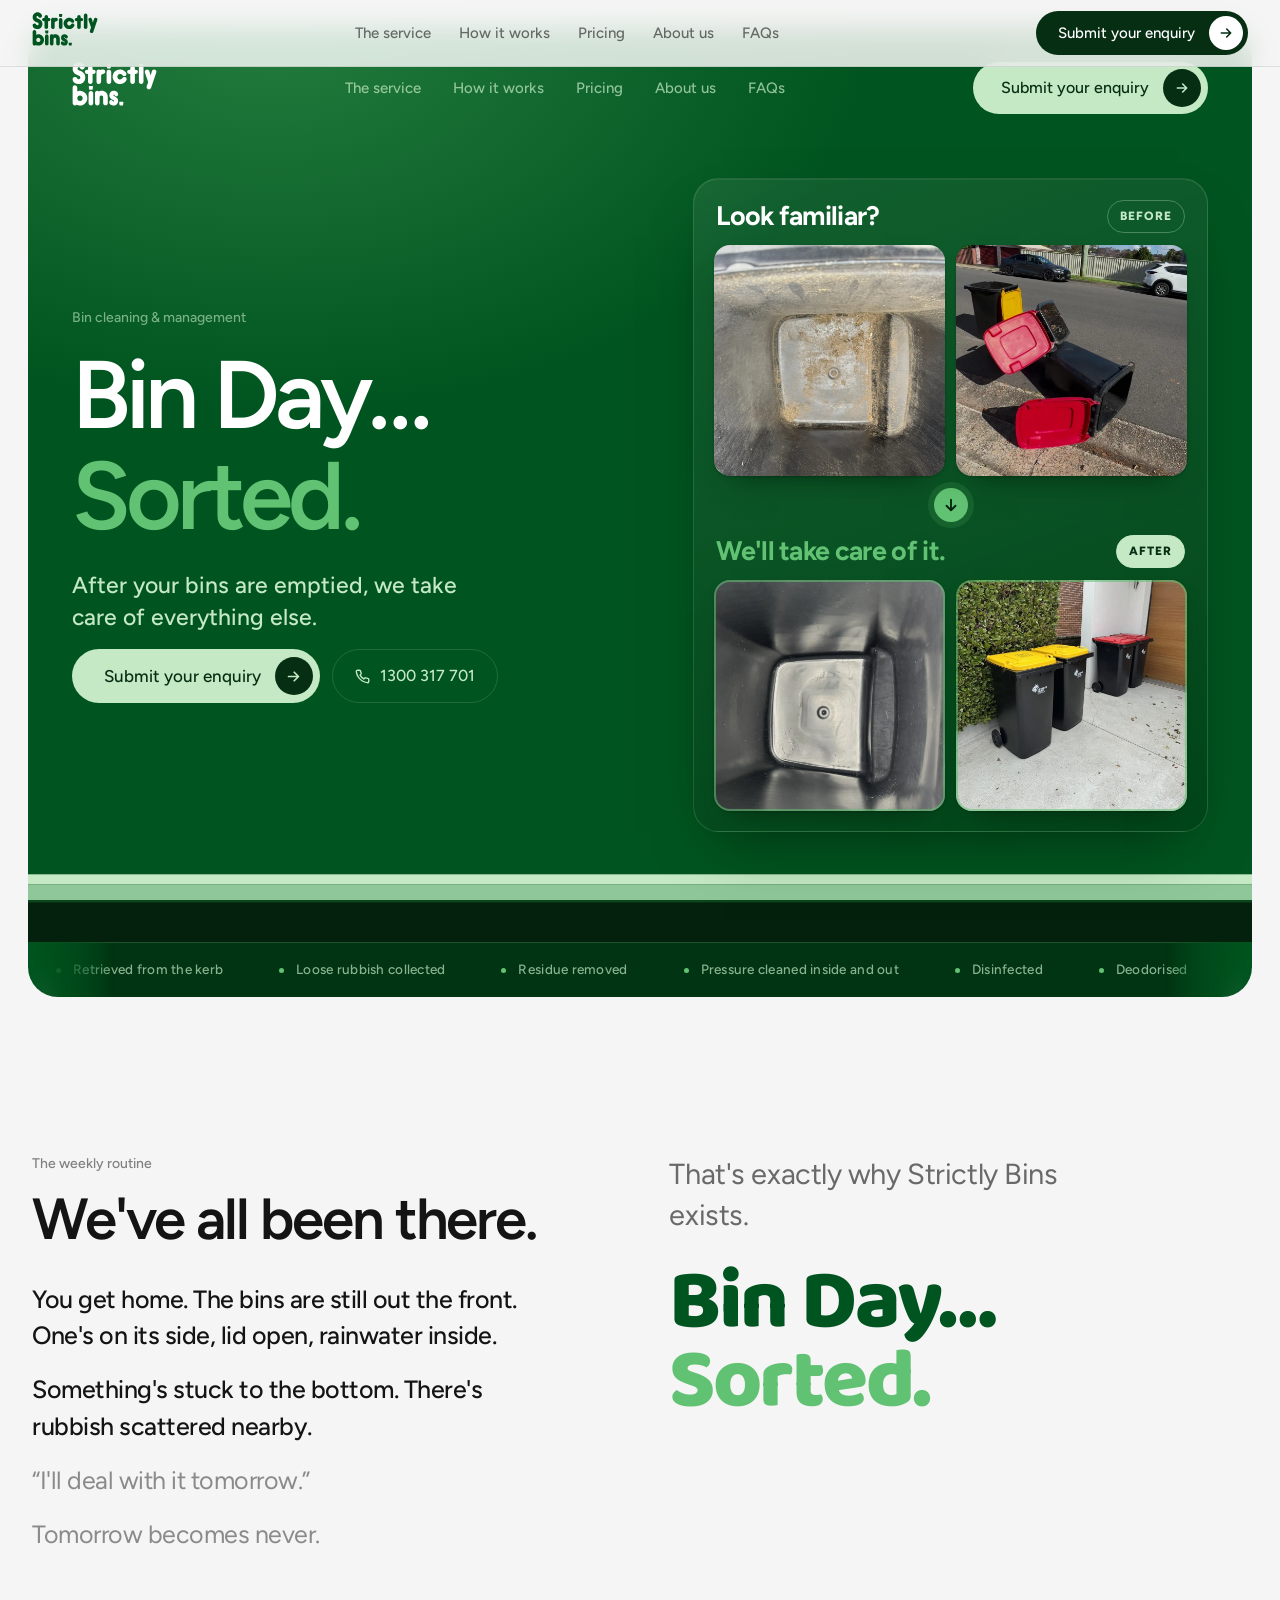
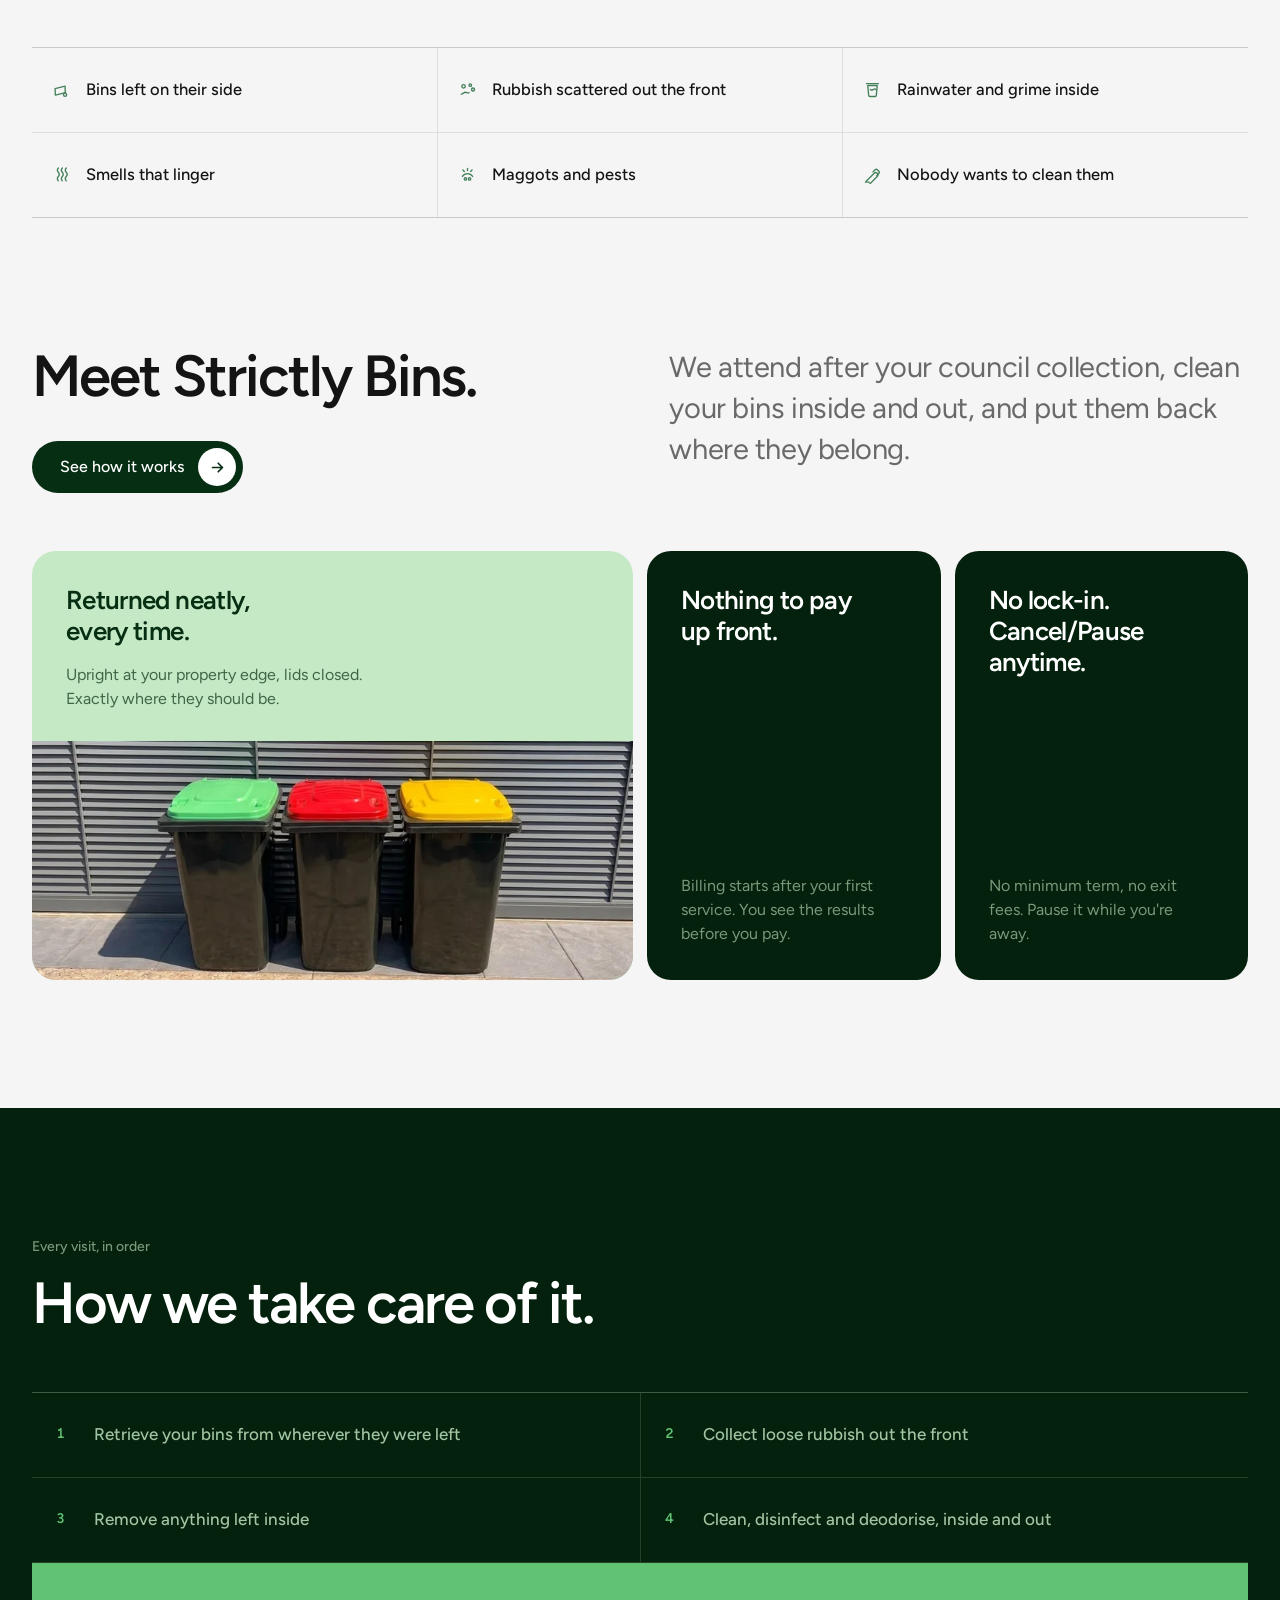
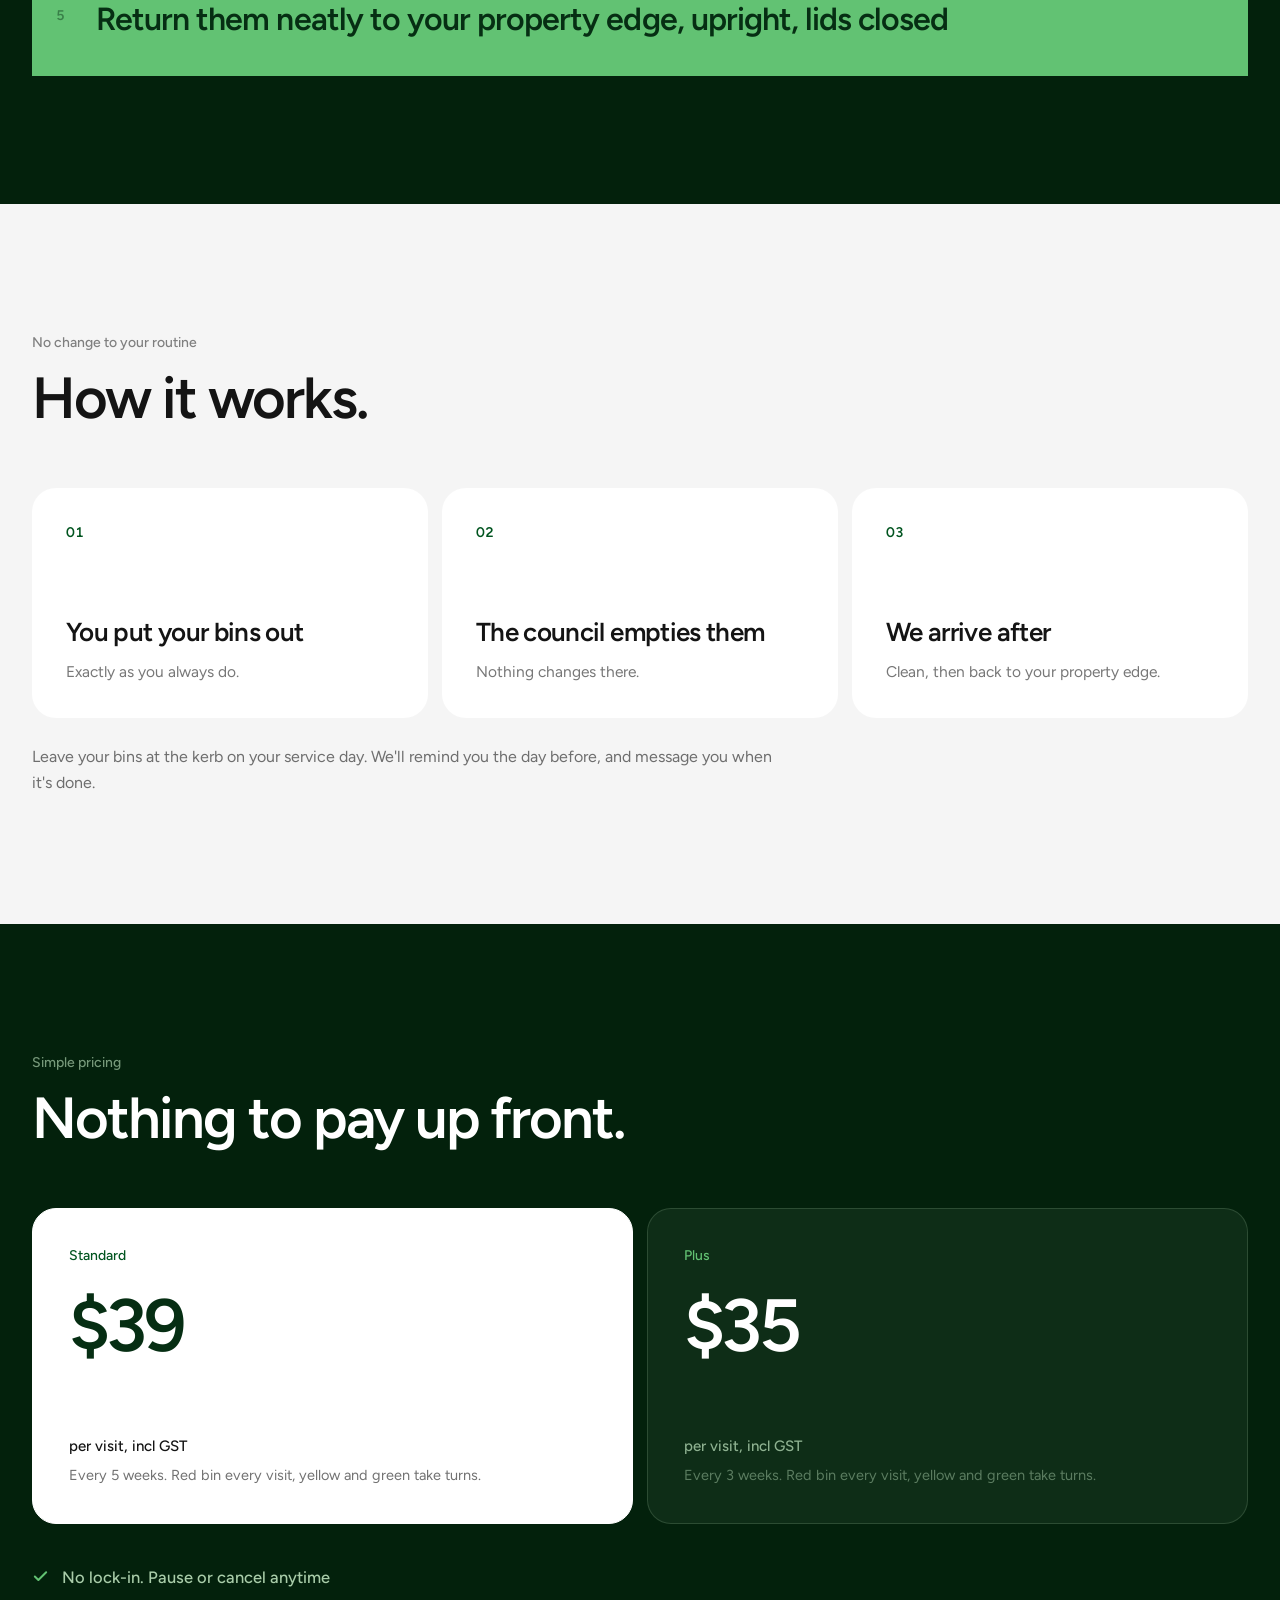
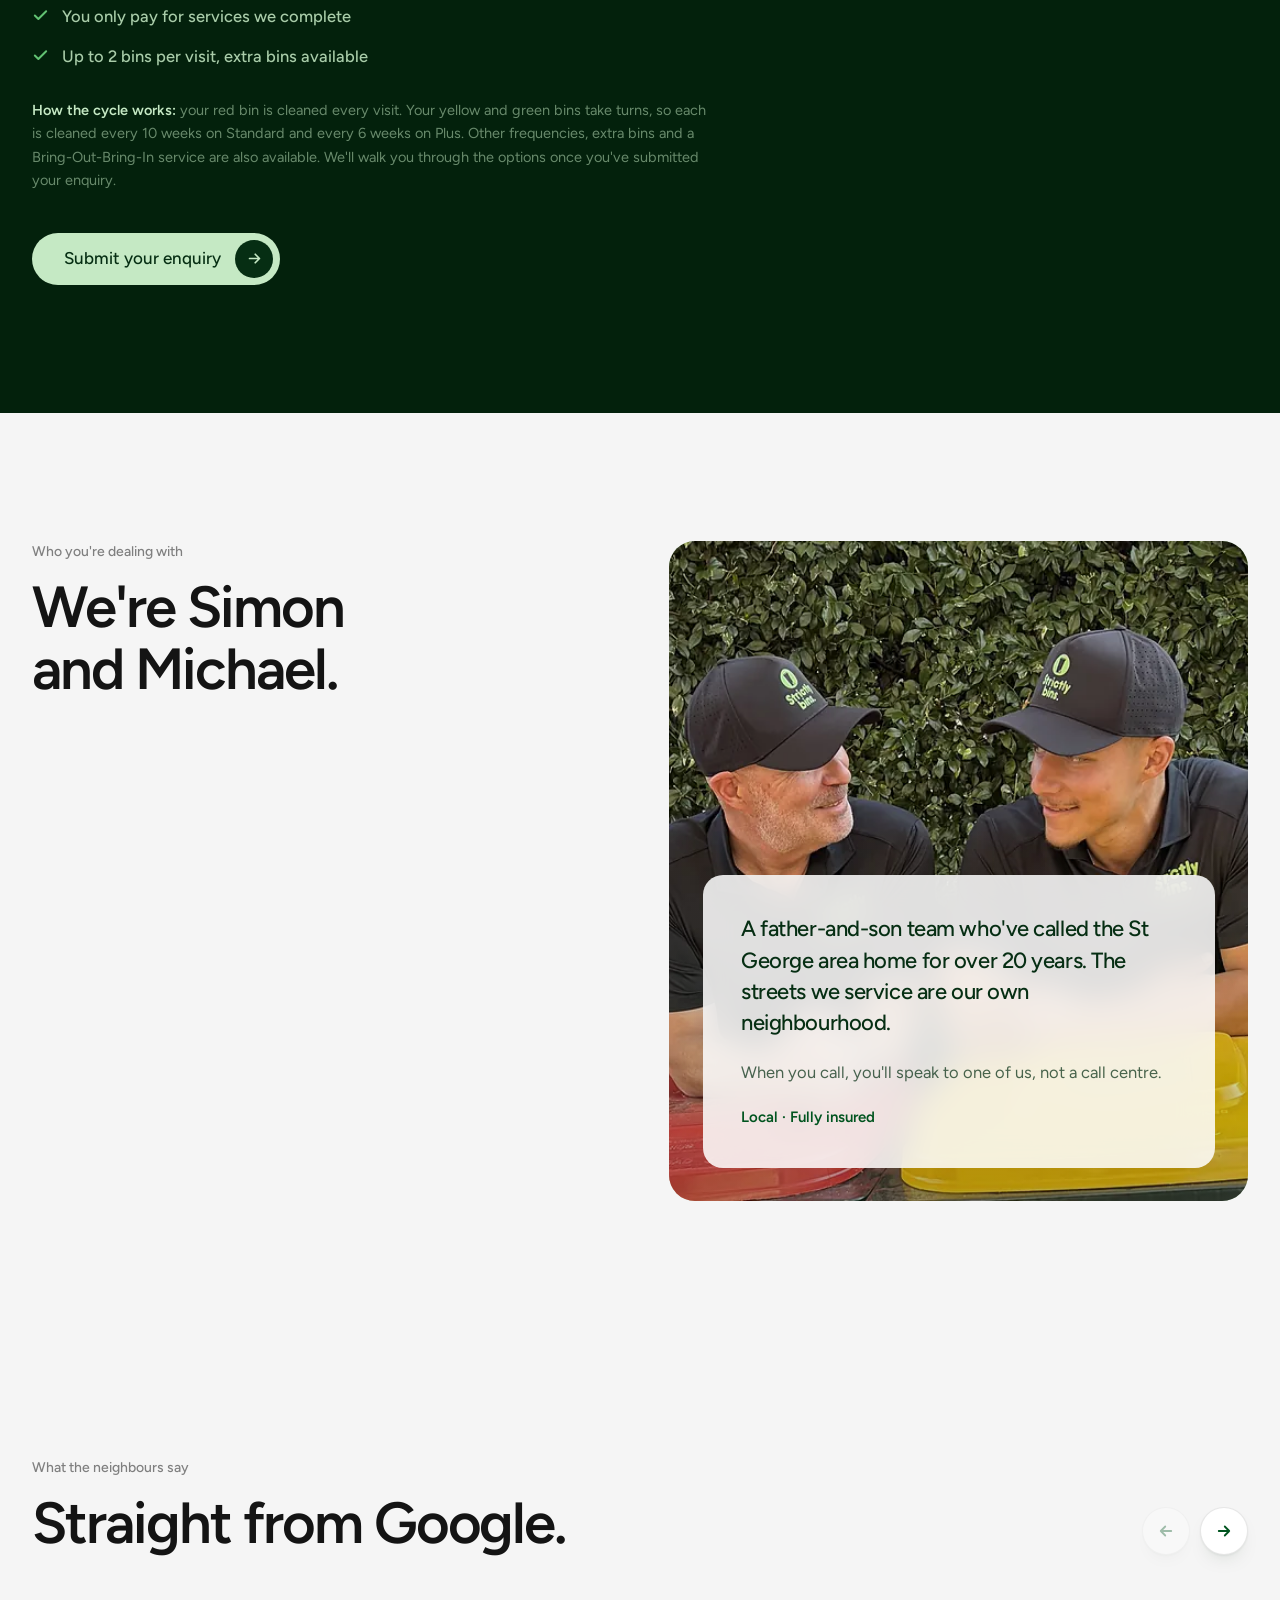
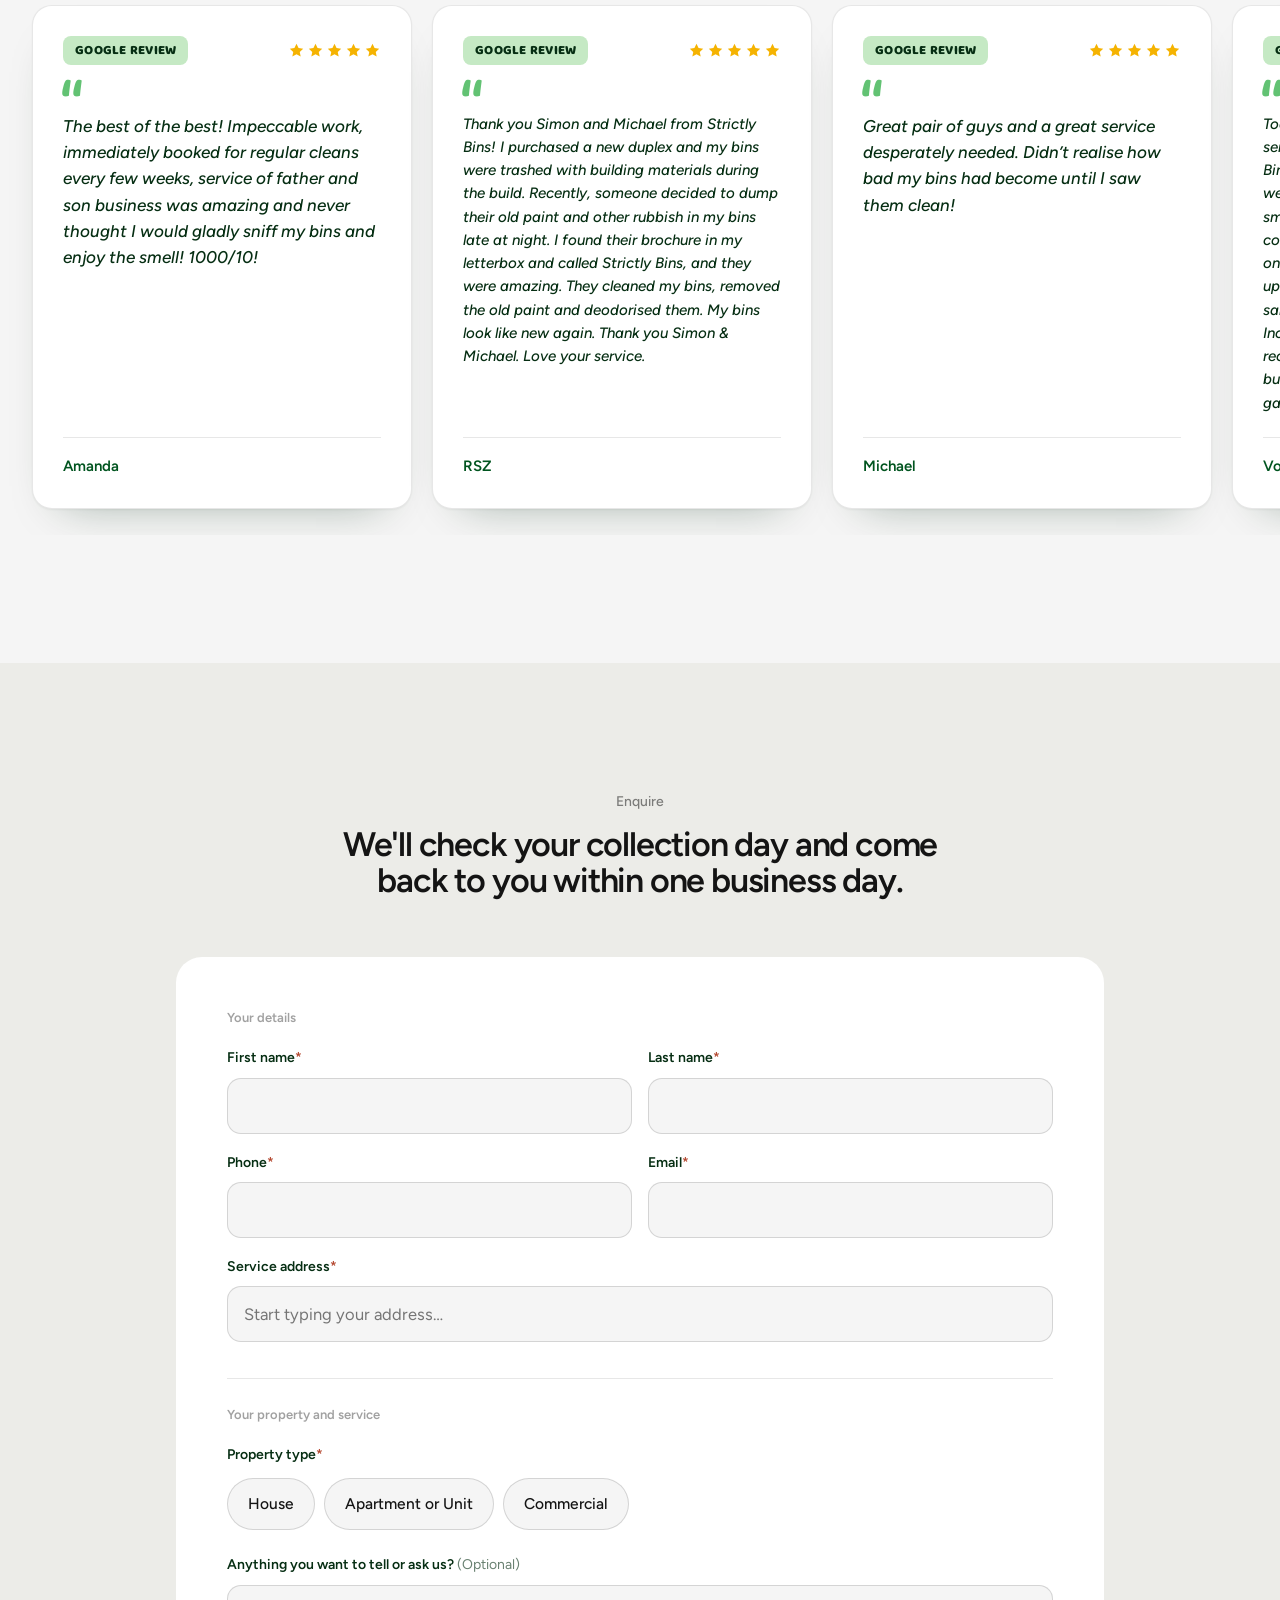
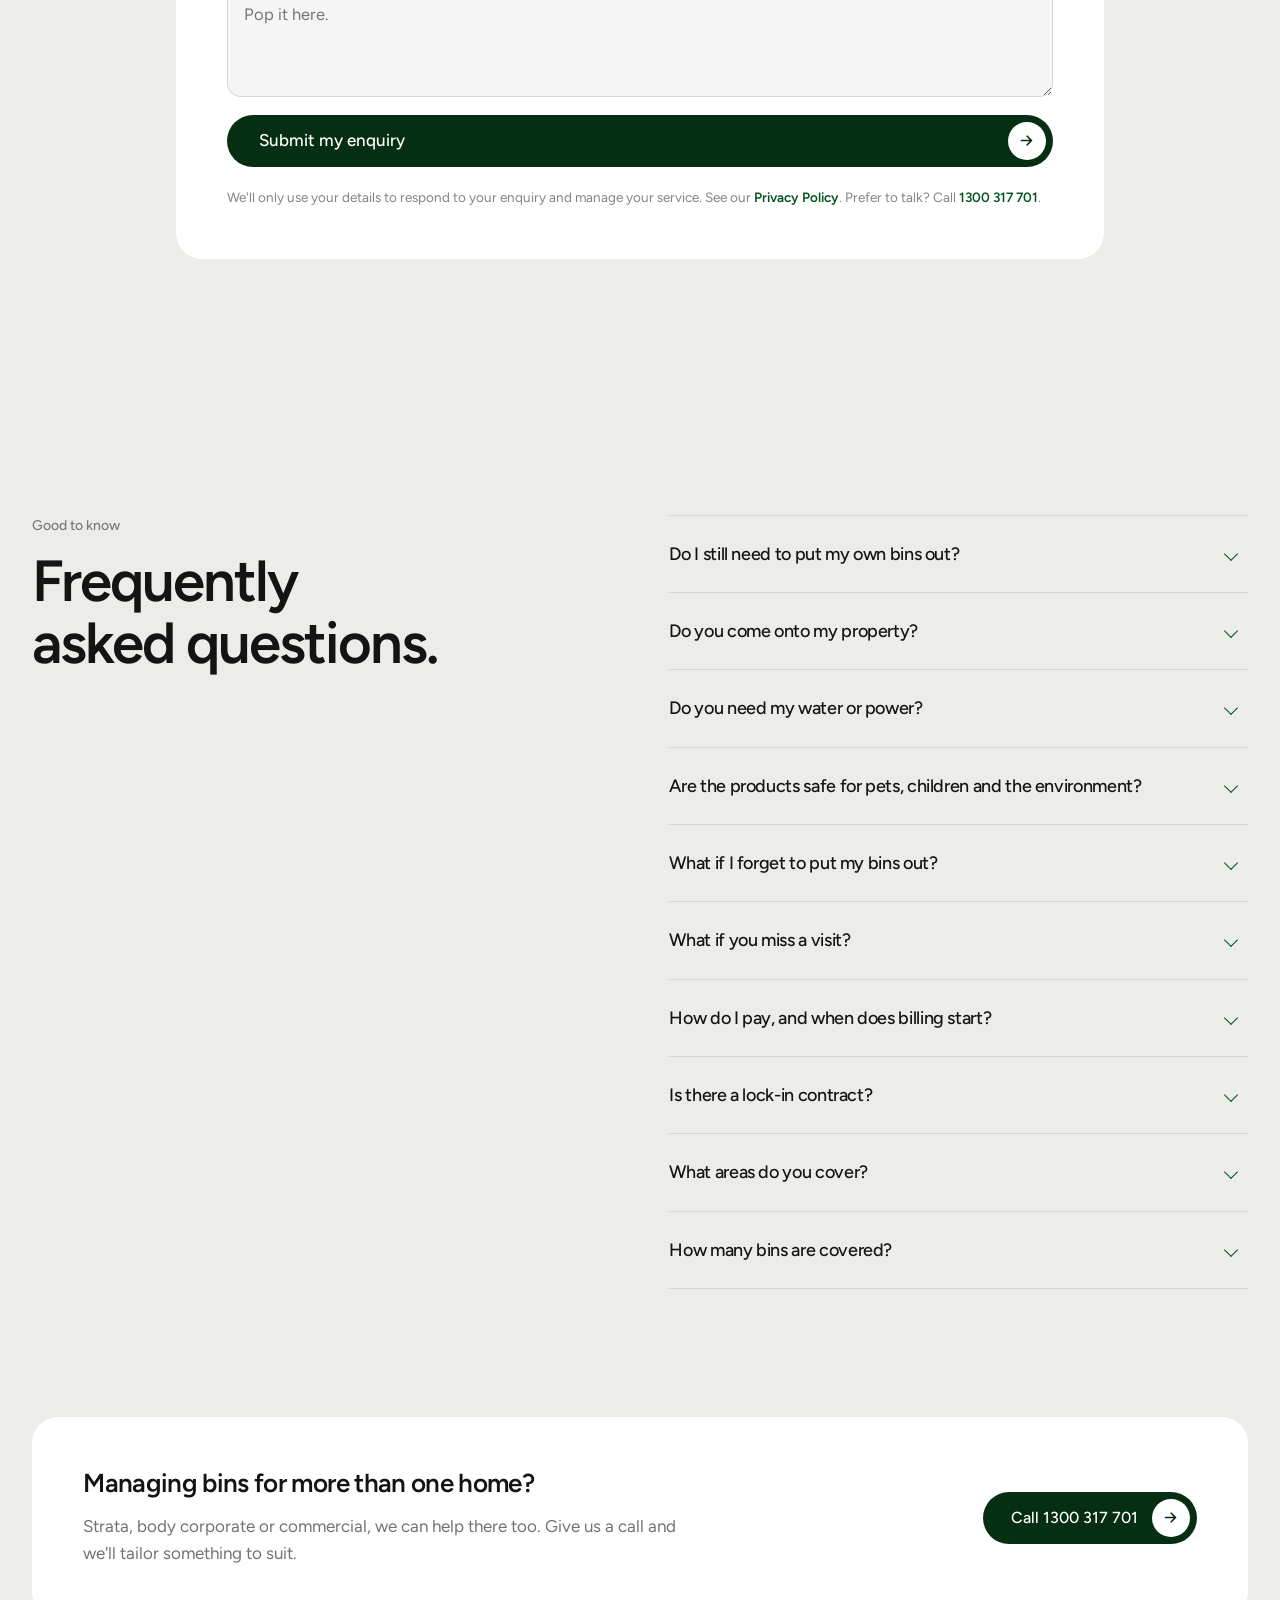
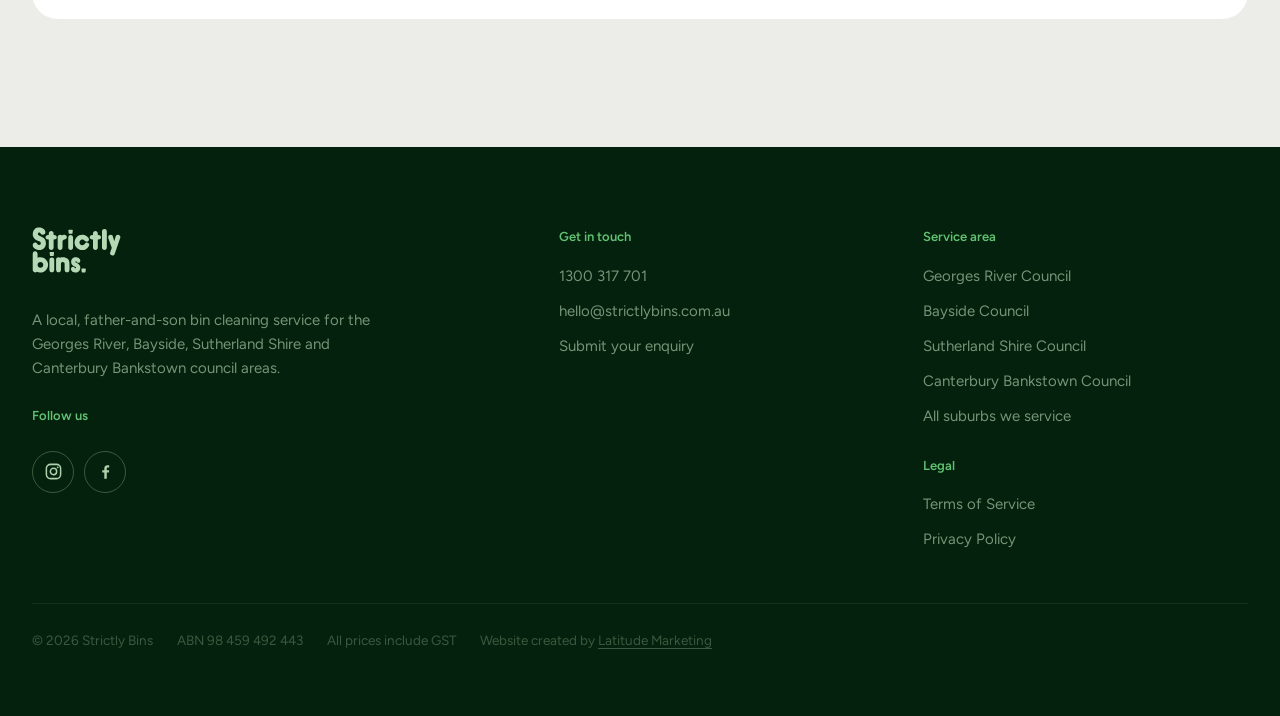
==== index.html @ 25f3f44e "Track Latitude footer credit with UTM links Co-Authored-By: Claude Opus 5.5 <noreply@anthropic.com> " ====
<!DOCTYPE html>
<html lang="en-AU">
<head>
<meta charset="utf-8">
<meta name="viewport" content="width=device-width, initial-scale=1, viewport-fit=cover">
<!-- Google Analytics 4 -->
<script async src="https://www.googletagmanager.com/gtag/js?id=G-F606RMGPF4"></script>
<script>
  window.dataLayer=window.dataLayer||[];
  function gtag(){dataLayer.push(arguments)}
  gtag('js',new Date());
  gtag('config','G-F606RMGPF4',{anonymize_ip:true});
</script>
<title>Strictly Bins | Bin Cleaning St George, Shire &amp; Bankstown</title>
<meta name="description" content="Bin cleaning, deodorising and a neat return to your kerb across Georges River, Bayside, Sutherland Shire and Canterbury Bankstown. No lock-in and nothing to pay up front.">
<meta name="theme-color" content="#00541F">
<link rel="canonical" href="https://strictlybins.com.au/">
<meta property="og:title" content="Strictly Bins | Bin Day… Sorted.">
<meta property="og:description" content="After your bins are emptied, we take care of everything else. Local father-and-son team servicing Georges River, Bayside, Sutherland Shire and Canterbury Bankstown.">
<meta property="og:type" content="website">
<meta property="og:locale" content="en_AU">
<meta property="og:url" content="https://strictlybins.com.au/">
<meta property="og:image" content="https://strictlybins.com.au/assets/og-image.png">
<meta name="twitter:card" content="summary_large_image">
<meta name="twitter:image" content="https://strictlybins.com.au/assets/og-image.png">
<link rel="icon" href="[data-uri]">
<link rel="apple-touch-icon" href="[data-uri]">
<link rel="preconnect" href="https://fonts.googleapis.com">
<link rel="preconnect" href="https://fonts.gstatic.com" crossorigin>
<link href="https://fonts.googleapis.com/css2?family=Baloo+2:wght@700;800&family=Figtree:wght@400;500;600;700&display=swap" rel="stylesheet">
<script type="application/ld+json">
{
  "@context":"https://schema.org","@type":"LocalBusiness","name":"Strictly Bins",
  "description":"Residential bin cleaning and bin management service. We attend after council collection, clean, disinfect and deodorise your bins and return them neatly to your property edge.",
  "url":"https://strictlybins.com.au/","telephone":"+611300317701","email":"hello@strictlybins.com.au","priceRange":"$$",
  "areaServed":[{"@type":"AdministrativeArea","name":"Georges River Council"},{"@type":"AdministrativeArea","name":"Bayside Council"},{"@type":"AdministrativeArea","name":"Sutherland Shire Council"},{"@type":"AdministrativeArea","name":"Canterbury Bankstown Council"}],
  "address":{"@type":"PostalAddress","addressRegion":"NSW","addressCountry":"AU"}
}
</script>
<style>
/* ═══════════════════════════════════════════════════════════
   STRICTLY BINS — v3
   Nav lives inside the hero card. Condensed nav takes over on
   scroll. Motion is one orchestrated entrance plus quiet
   scroll reveals, nothing scattered.
   ═══════════════════════════════════════════════════════════ */
:root{
  --bg:#F5F5F5;
  --alt:#ECECE8;
  --forest:#00541F;
  --deep:#062E13;
  --deeper:#03210C;
  --grass:#62C273;
  --sage:#B8D39A;
  --mist:#C5E9C4;
  --ink:#141414;
  --line:rgba(20,20,20,.10);
  --line-dk:rgba(197,233,196,.16);
  --display:'Baloo 2',system-ui,sans-serif;
  --sans:'Figtree',system-ui,-apple-system,'Segoe UI',sans-serif;
  --wrap:88rem;
  --pad:clamp(14px,3.2vw,28px);
  --gut:clamp(20px,4vw,32px);
  --sec:clamp(76px,10vw,136px);
  --ease:cubic-bezier(.22,.7,.3,1);
}
*,*::before,*::after{box-sizing:border-box}
html{-webkit-text-size-adjust:100%;scroll-behavior:smooth;scroll-padding-top:88px}
body{
  margin:0;background:var(--bg);color:var(--ink);
  font-family:var(--sans);font-weight:400;font-size:17px;line-height:1.6;
  -webkit-font-smoothing:antialiased;overflow-x:hidden;
}
img{max-width:100%;display:block;height:auto}
a{color:inherit;text-decoration:none}
:focus-visible{outline:2.5px solid var(--grass);outline-offset:3px;border-radius:8px}
.wrap{width:100%;max-width:var(--wrap);margin:0 auto;padding-inline:var(--gut)}

h1,h2,h3{margin:0;font-weight:600;letter-spacing:-.035em;line-height:1.06;text-wrap:balance}
h2{font-size:clamp(32px,5.2vw,58px)}
h3{font-size:clamp(20px,2.4vw,26px);letter-spacing:-.025em;line-height:1.2}
p{margin:0 0 1em}p:last-child{margin-bottom:0}
.eyebrow{font-size:14px;font-weight:500;color:rgba(20,20,20,.52);margin:0 0 14px}
.on-dark .eyebrow{color:rgba(197,233,196,.6)}
.lead{font-size:clamp(20px,2.7vw,29px);line-height:1.42;color:rgba(20,20,20,.62);font-weight:400;letter-spacing:-.015em}
.secHead{max-width:56ch;margin-bottom:clamp(36px,4.6vw,58px)}

/* ── pill button ──────────────────────────────────────────── */
.pill{
  display:inline-flex;align-items:center;gap:14px;
  background:var(--deep);color:#fff;font-size:16px;font-weight:500;
  padding:7px 7px 7px 28px;border-radius:100px;border:0;cursor:pointer;
  font-family:var(--sans);line-height:1;
  transition:background .22s var(--ease),transform .22s var(--ease);
}
.pill:hover{background:var(--forest);transform:translateY(-2px)}
.pill:active{transform:translateY(0)}
.pill .arw{
  display:grid;place-items:center;width:38px;height:38px;flex:none;
  background:#fff;border-radius:50%;color:var(--deep);
  transition:transform .22s var(--ease);
}
.pill:hover .arw{transform:translateX(3px)}
.pill.lg{font-size:17px;padding-left:32px}
.pill.on-mist{background:var(--mist);color:var(--deep)}
.pill.on-mist:hover{background:#fff}
.pill.on-mist .arw{background:var(--deep);color:var(--mist)}
.plain{
  display:inline-flex;align-items:center;gap:10px;font-weight:500;font-size:16px;
  padding:13px 22px;border:1px solid var(--line);border-radius:100px;
  transition:border-color .22s var(--ease),transform .22s var(--ease);
}
.plain:hover{border-color:var(--ink);transform:translateY(-2px)}
.on-mistb{border-color:var(--line-dk);color:var(--mist)}
.on-mistb:hover{border-color:var(--mist)}

/* ── nav inside the hero card ─────────────────────────────── */
.heroNav{
  position:relative;z-index:5;display:flex;align-items:center;justify-content:space-between;
  gap:24px;padding:clamp(24px,3vw,34px) clamp(22px,3.4vw,44px);
}
.heroNav .logo{height:44px;width:85px;flex:none;color:#fff}
.heroNav .links{display:none;gap:32px;font-size:15px;font-weight:500;color:rgba(197,233,196,.72)}
.heroNav .links a{transition:color .2s var(--ease)}
.heroNav .links a:hover{color:#fff}
.heroNav .cta{display:none}
.heroNav .tel{font-size:15px;font-weight:600;color:var(--mist)}
@media(min-width:940px){
  .heroNav .links{display:flex}
  .heroNav .cta{display:inline-flex}
  .heroNav .tel{display:none}
}

/* ── condensed nav on scroll ──────────────────────────────── */
.stickyNav{
  position:fixed;top:0;left:0;right:0;z-index:90;
  background:rgba(245,245,245,.86);backdrop-filter:saturate(1.5) blur(14px);
  border-bottom:1px solid var(--line);
  transform:translateY(-100%);transition:transform .34s var(--ease);
}
.stickyNav.show{transform:translateY(0)}
.stickyNav .row{display:flex;align-items:center;justify-content:space-between;gap:20px;
  max-width:var(--wrap);margin:0 auto;padding:12px var(--gut);height:66px}
.stickyNav .logo{height:34px;width:66px;flex:none;color:var(--forest)}
.stickyNav .links{display:none;gap:28px;font-size:15px;font-weight:500;color:rgba(20,20,20,.6)}
.stickyNav .links a:hover{color:var(--ink)}
.stickyNav .tel{font-size:15px;font-weight:600;color:var(--deep)}
.stickyNav .pill{padding:5px 5px 5px 22px;font-size:15px}
.stickyNav .pill .arw{width:34px;height:34px}
@media(min-width:940px){.stickyNav .links{display:flex}.stickyNav .tel{display:none}}
@media(max-width:939px){.stickyNav .pill{display:none}}

/* ── hero ─────────────────────────────────────────────────── */
.heroWrap{padding:var(--pad)}
.heroCard{
  position:relative;width:100%;max-width:calc(var(--wrap) + var(--gut)*2);margin:0 auto;
  border-radius:clamp(20px,2.4vw,30px);overflow:hidden;
  background:var(--forest);color:var(--mist);
  min-height:600px;height:calc(100svh - var(--pad)*2);max-height:1000px;
  display:flex;flex-direction:column;
}
.heroCard::before{
  content:"";position:absolute;inset:0;pointer-events:none;z-index:0;
  background:radial-gradient(74% 60% at 20% 0%,rgba(98,194,115,.36),transparent 66%);
}
.heroBody{position:relative;z-index:4;flex:1 1 auto;min-height:0;
  padding:clamp(14px,2.4vw,30px) clamp(22px,3.4vw,44px) clamp(22px,3vw,40px);
  display:flex;flex-direction:column;justify-content:center}
.heroCard h1{color:#fff;font-size:clamp(46px,8.6vw,96px);letter-spacing:-.048em;max-width:12ch;margin:0 0 22px}
.heroCard h1 em{font-style:normal;color:var(--grass)}
.heroCard .lede{font-size:clamp(18px,2.1vw,23px);line-height:1.4;font-weight:500;color:var(--mist);max-width:26ch;margin:0 0 16px}
.heroCard .sub{font-size:16px;color:rgba(197,233,196,.7);max-width:42ch;margin:0 0 32px;line-height:1.55}
.heroBtns{display:flex;flex-wrap:wrap;gap:12px}

.kerbHolder{position:relative;z-index:1;margin-top:auto;flex:none;min-height:0;pointer-events:none}
.kerb{display:block;width:100%;height:clamp(56px,8vh,84px)}

/* hero before/after proof */
.heroBody{gap:clamp(32px,4vw,56px)}
.heroCopy{display:flex;flex-direction:column}
.heroProof{position:relative;padding:clamp(14px,1.6vw,22px);border-radius:clamp(20px,2vw,28px);
  background:linear-gradient(160deg,rgba(255,255,255,.07),rgba(3,33,12,.28));
  border:1px solid var(--line-dk);
  box-shadow:inset 0 1px 0 rgba(197,233,196,.08),0 30px 60px -30px rgba(3,33,12,.7)}
.proofTop{display:flex;align-items:center;justify-content:space-between;gap:12px;margin:0 2px 12px}
.proofHead{font-family:var(--sans);font-weight:700;font-size:clamp(20px,2.1vw,27px);letter-spacing:-.025em;line-height:1.15;color:#fff;margin:0}
.proofHead--after{color:var(--grass)}
.proofTag{flex:none;font-family:var(--sans);font-weight:800;font-size:12px;letter-spacing:.09em;text-transform:uppercase;
  padding:6px 12px;border-radius:100px;color:var(--mist);border:1px solid rgba(197,233,196,.32)}
.proofTag--after{background:var(--mist);color:var(--deep);border-color:var(--mist)}
.proofRow{display:grid;grid-template-columns:1fr 1fr;gap:clamp(8px,.9vw,12px)}
.proofRow picture,.proofRow img{display:block;width:100%;aspect-ratio:1/1;object-fit:cover;border-radius:clamp(12px,1.3vw,16px)}
.proofRow img{box-shadow:0 1px 2px rgba(3,33,12,.3),0 16px 30px -18px rgba(3,33,12,.8)}
.proofRow--after img{outline:2px solid rgba(98,194,115,.55);outline-offset:-2px}
.proofArrow{display:grid;place-items:center;width:34px;height:34px;margin:clamp(10px,1.4vh,16px) auto;
  border-radius:50%;background:var(--grass);color:var(--deeper);box-shadow:0 0 0 6px rgba(98,194,115,.14)}
@media(max-width:939px){
  .heroCard{height:auto;max-height:none}
}
@media(min-width:940px){
  .heroBody{display:grid;grid-template-columns:minmax(0,1.05fr) minmax(0,.95fr);align-items:center}
  .heroCard{height:auto;max-height:none;min-height:calc(100svh - var(--pad)*2)}
  .heroProof{max-width:520px;justify-self:end;width:100%}
}
@keyframes drift{0%,100%{transform:translateY(0)}50%{transform:translateY(-6px)}}

/* ── marquee band ─────────────────────────────────────────── */
.marquee{
  position:relative;z-index:5;overflow:hidden;padding:16px 0;
  border-top:1px solid var(--line-dk);background:rgba(3,33,12,.6);backdrop-filter:blur(10px);
  -webkit-mask-image:linear-gradient(90deg,transparent,#000 7%,#000 93%,transparent);
          mask-image:linear-gradient(90deg,transparent,#000 7%,#000 93%,transparent);
}
@keyframes slide{from{transform:translateX(0)}to{transform:translateX(-50%)}}
.track{display:flex;width:max-content}
.marquee:hover .track{animation-play-state:paused}
.track span{
  display:inline-flex;align-items:center;gap:12px;margin:0 28px;flex-shrink:0;white-space:nowrap;
  font-size:13.5px;font-weight:500;letter-spacing:.02em;color:rgba(197,233,196,.7);
}
.track span::before{content:"";width:5px;height:5px;border-radius:50%;background:var(--grass);flex:none}

/* ── sections ─────────────────────────────────────────────── */
section{padding:var(--sec) 0}
.on-dark{background:var(--deeper);color:rgba(197,233,196,.7)}
.on-dark h2,.on-dark h3{color:#fff}
.split{display:grid;gap:clamp(30px,4.6vw,72px)}
@media(min-width:940px){.split{grid-template-columns:1fr 1fr;align-items:start}}

/* story */
.story{font-size:clamp(19px,2.5vw,25px);line-height:1.46;font-weight:500;color:var(--ink);letter-spacing:-.02em;max-width:32ch}
.story p{margin-bottom:.7em}
.story .q{color:rgba(20,20,20,.48);font-weight:400}
.stamp{font-family:var(--display);font-weight:800;font-size:clamp(42px,7.6vw,84px);
  line-height:.94;letter-spacing:-.03em;color:var(--forest);margin:26px 0 0}
.stamp em{font-style:normal;color:var(--grass)}

.pains{list-style:none;margin:clamp(48px,6vw,80px) 0 0;padding:0;display:grid;gap:1px;
  background:var(--line);border-block:1px solid var(--line)}
@media(min-width:700px){.pains{grid-template-columns:1fr 1fr}}
@media(min-width:1100px){.pains{grid-template-columns:repeat(3,1fr)}}
.pains li{background:var(--bg);padding:24px 24px 24px 20px;font-size:16.5px;font-weight:500;
  display:flex;gap:15px;align-items:center;line-height:1.4;min-height:84px}
.pains svg{flex:none;color:var(--forest);opacity:.72}

/* bento */
.bento{display:grid;gap:14px}
@media(min-width:640px){.bento{grid-template-columns:1fr 1fr}}
@media(min-width:1060px){.bento{grid-template-columns:repeat(4,1fr)}}
.tile{border-radius:24px;padding:34px;min-height:350px;display:flex;flex-direction:column;justify-content:space-between}
.tile h3{margin-bottom:16px}
.tile p{font-size:16px;line-height:1.5;max-width:34ch;margin:0}
.tile.wide{background:var(--mist);color:var(--deep);position:relative;overflow:hidden;padding-bottom:0}
@media(min-width:1060px){.tile.wide{grid-column:span 2}}
.tile.wide p{color:rgba(6,46,19,.7);margin-bottom:30px}
.tile.dark{background:var(--deeper);color:rgba(197,233,196,.6)}
.tile.dark h3{color:#fff}
.tileArt{margin:0 -34px -1px;display:block;width:calc(100% + 68px)}
.tileMedia{margin:0 -34px -1px;display:block;overflow:hidden}
.tileMedia img{width:100%;max-width:none;display:block;
  height:clamp(178px,20vw,240px);object-fit:cover;object-position:center 30%}

/* steps */
.steps{list-style:none;counter-reset:s;margin:0;padding:0;display:grid;gap:1px;
  background:var(--line-dk);border-top:1px solid var(--line-dk)}
@media(min-width:840px){.steps{grid-template-columns:1fr 1fr}}
.steps li{background:var(--deeper);padding:30px 30px 30px 62px;position:relative;
  font-size:17px;font-weight:500;color:rgba(197,233,196,.82);line-height:1.4}
.steps li::before{counter-increment:s;content:counter(s);position:absolute;left:24px;top:31px;
  font-size:14px;font-weight:600;color:var(--grass);font-variant-numeric:tabular-nums}
.steps li.key{grid-column:1/-1;background:var(--grass);color:var(--deep);
  font-size:clamp(21px,3.2vw,32px);font-weight:600;letter-spacing:-.03em;line-height:1.16;
  padding:38px 38px 38px 64px}
.steps li.key::before{color:rgba(6,46,19,.45);top:45px}

/* how */
.how{display:grid;gap:14px}
@media(min-width:840px){.how{grid-template-columns:repeat(3,1fr)}}
.how article{background:#fff;border-radius:24px;padding:34px;min-height:230px;display:flex;flex-direction:column}
.how .n{font-size:14px;font-weight:600;color:var(--forest);margin-bottom:auto;padding-bottom:30px;font-variant-numeric:tabular-nums}
.how p{font-size:15.5px;color:rgba(20,20,20,.58);margin:12px 0 0;line-height:1.55}
.note{margin-top:26px;font-size:16px;color:rgba(20,20,20,.6);max-width:74ch;line-height:1.62}

/* pricing */
.plans{display:grid;gap:14px;margin:0 0 40px}
@media(min-width:700px){.plans{grid-template-columns:1fr 1fr}}
.plan{border-radius:24px;padding:36px;background:rgba(197,233,196,.06);border:1px solid var(--line-dk)}
.plan.hi{background:#fff;border-color:#fff;color:var(--ink)}
.plan .t{font-size:14px;font-weight:500;color:var(--grass);margin-bottom:26px}
.plan.hi .t{color:var(--forest)}
.plan .amt{font-size:clamp(52px,8vw,74px);font-weight:600;letter-spacing:-.05em;line-height:.9;color:#fff}
.plan.hi .amt{color:var(--deep)}
.plan .per{font-size:15px;margin:16px 0 0;font-weight:500}
.plan .inc{font-size:14.5px;opacity:.6;margin:6px 0 0}
.ticks{list-style:none;margin:0 0 30px;padding:0;display:grid;gap:13px}
.ticks li{display:flex;gap:13px;font-size:16.5px;font-weight:500;color:rgba(197,233,196,.86)}
.ticks svg{flex:none;color:var(--grass);margin-top:4px}
.fine{font-size:14.5px;line-height:1.62;color:rgba(197,233,196,.52);max-width:76ch;display:grid;gap:12px}
.fine b{color:var(--mist);font-weight:600}

/* team */
.panel{position:relative;border-radius:26px;overflow:hidden;background:var(--mist);
  min-height:660px;display:flex;flex-direction:column;justify-content:flex-end;
  padding:clamp(20px,2.6vw,34px);color:var(--deep)}
.panel .shot{position:absolute;inset:0;z-index:1}
.panel .shot img{width:100%;height:100%;object-fit:cover;object-position:50% 32%}
.panel .shot::after{content:"";position:absolute;inset:0;
  background:linear-gradient(to bottom,rgba(6,46,19,0) 42%,rgba(6,46,19,.28) 100%)}
/* narrow screens: stack the photo above the copy rather than
   overlaying it, so the card never sits across their faces */
@media(max-width:939px){
  .panel{min-height:0;display:block;padding:0;background:#fff}
  .panel .shot{position:relative;display:block;aspect-ratio:4/5}
  .panel .shot::after{display:none}
  .panel .body{background:#fff;backdrop-filter:none;border-radius:0;padding:clamp(26px,6vw,36px)}
}
.panel .body{position:relative;z-index:2;background:rgba(255,255,255,.86);backdrop-filter:blur(16px);
  border-radius:20px;padding:clamp(26px,3vw,40px)}
.panel .body p{font-size:16.5px;color:rgba(6,46,19,.72);line-height:1.55}
.panel .body p.first{font-size:clamp(18px,2.2vw,22px);color:var(--deep);font-weight:500;letter-spacing:-.02em;line-height:1.42}

/* form */
.formCard{background:#fff;border-radius:26px;padding:clamp(26px,4vw,54px);max-width:58rem;margin:0 auto}
.g2{display:grid;gap:16px}
@media(min-width:640px){.g2{grid-template-columns:1fr 1fr}}
.field{display:grid;gap:8px;margin-bottom:18px}
.field label,legend{font-size:14px;font-weight:600;color:var(--deep)}
.req{color:#B4472F}
input[type=text],input[type=tel],input[type=email],textarea{
  font-family:var(--sans);font-size:16.5px;font-weight:400;color:var(--ink);
  padding:16px;border:1px solid rgba(20,20,20,.15);border-radius:14px;background:var(--bg);
  width:100%;min-height:56px;transition:border-color .18s var(--ease),box-shadow .18s var(--ease),background .18s var(--ease)}
textarea{min-height:112px;resize:vertical;line-height:1.5}
input:focus,textarea:focus{outline:none;border-color:var(--forest);background:#fff;box-shadow:0 0 0 3px rgba(98,194,115,.24)}
fieldset{border:0;padding:0;margin:0 0 24px}
legend{padding:0;margin-bottom:11px}
.opts{display:flex;flex-wrap:wrap;gap:9px}
.opt{position:relative}
.opt input{position:absolute;inset:0;opacity:0;width:100%;height:100%;margin:0;cursor:pointer}
.opt span{display:block;padding:13px 20px;border:1px solid rgba(20,20,20,.15);border-radius:100px;
  font-size:15.5px;font-weight:500;background:var(--bg);user-select:none;
  transition:background .16s var(--ease),border-color .16s var(--ease),color .16s var(--ease)}
.opt input:checked+span{background:var(--deep);border-color:var(--deep);color:#fff}
.opt input:focus-visible+span{outline:2.5px solid var(--grass);outline-offset:2px}
.gt{font-size:13px;font-weight:600;color:rgba(20,20,20,.4);margin:36px 0 18px;padding-top:26px;border-top:1px solid var(--line)}
.gt:first-of-type{margin-top:0;padding-top:0;border-top:0}
.privacy{font-size:13.5px;color:rgba(20,20,20,.52);margin:20px 0 0;line-height:1.55}
.privacy a{color:var(--forest);font-weight:600}

/* address autocomplete */
.ac{position:relative}
.ac ul{position:absolute;z-index:30;top:calc(100% + 6px);left:0;right:0;margin:0;padding:6px;
  list-style:none;background:#fff;border:1px solid var(--line);border-radius:16px;
  box-shadow:0 18px 44px -12px rgba(6,46,19,.26);max-height:min(360px,46vh);overflow-y:auto;
  -webkit-overflow-scrolling:touch}
.ac ul[hidden]{display:none}
.ac li{display:flex;gap:12px;align-items:flex-start;padding:12px 13px;border-radius:11px;cursor:pointer;
  font-size:15.5px;line-height:1.4;color:rgba(20,20,20,.6)}
.ac li svg{flex:none;margin-top:2px;color:var(--grass)}
.ac li b{display:block;font-weight:600;color:var(--ink)}
.ac li[aria-selected=true],.ac li:hover{background:var(--alt)}
.ac .acFoot{padding:8px 13px 6px;font-size:11.5px;color:rgba(20,20,20,.36);
  border-top:1px solid var(--line);margin-top:4px}
.err{color:#B4472F;font-size:13.5px;font-weight:500;display:none}
.field.bad input,.field.bad textarea{border-color:#B4472F}
.field.bad .err,fieldset.bad .err{display:block}
.thanks{display:none;text-align:center;padding:34px 0}
.formCard.done .thanks{display:block;animation:rise .45s var(--ease) both}
.thanks h3{font-family:var(--display);font-size:clamp(30px,5vw,46px);color:var(--forest);margin-bottom:16px}
.formCard.done form{display:none}

/* faq */
.faq{max-width:78ch}
details{border-bottom:1px solid var(--line)}
details:first-child{border-top:1px solid var(--line)}
summary{cursor:pointer;list-style:none;padding:26px 48px 26px 0;position:relative;
  font-weight:500;font-size:18px;letter-spacing:-.02em;line-height:1.35;transition:color .2s var(--ease)}
summary:hover{color:var(--forest)}
summary::-webkit-details-marker{display:none}
summary::after{content:"";position:absolute;right:12px;top:33px;width:10px;height:10px;
  border-right:1.8px solid var(--forest);border-bottom:1.8px solid var(--forest);
  transform:rotate(45deg);transition:transform .28s var(--ease)}
details[open] summary::after{transform:rotate(-135deg)}
details .ans{padding:0 0 28px;font-size:16px;color:rgba(20,20,20,.64);max-width:70ch;line-height:1.62}
details[open] .ans{animation:ansIn .34s var(--ease) both}
details .ans a{color:var(--forest);font-weight:600;text-decoration:underline;text-underline-offset:3px}
@keyframes ansIn{from{opacity:0;transform:translateY(-8px)}to{opacity:1;transform:none}}

/* strata */
.strata{background:#fff;border-radius:26px;padding:clamp(30px,4vw,52px);display:grid;gap:26px;align-items:center}
@media(min-width:860px){.strata{grid-template-columns:1fr auto}}

/* footer */
footer{background:var(--deeper);color:rgba(197,233,196,.58);padding:80px 0 130px;font-size:15px}
@media(min-width:900px){footer{padding-bottom:64px}}
footer .logo{height:46px;width:89px;color:var(--mist);opacity:.92;margin-bottom:28px}
.fgrid{display:grid;gap:40px}
@media(min-width:760px){.fgrid{grid-template-columns:1.5fr 1fr 1fr}}
footer a{transition:color .2s var(--ease)}
footer a:hover{color:var(--mist)}
.fh{font-size:13px;font-weight:600;color:var(--grass);margin-bottom:16px}
.social{list-style:none;display:flex;gap:10px;margin:24px 0 0;padding:0}
.social a{display:grid;place-items:center;width:42px;height:42px;border-radius:50%;
  border:1px solid rgba(197,233,196,.28);color:rgba(197,233,196,.88);
  transition:background .2s var(--ease),border-color .2s var(--ease),color .2s var(--ease),transform .2s var(--ease)}
.social a:hover{background:var(--grass);border-color:var(--grass);color:var(--deeper);transform:translateY(-2px)}
.flist{list-style:none;margin:0;padding:0;display:grid;gap:11px}
.legal{margin-top:52px;padding-top:26px;border-top:1px solid var(--line-dk);
  font-size:13.5px;opacity:.48;display:flex;flex-wrap:wrap;gap:8px 24px}
.legal .credit{text-decoration:underline;text-underline-offset:3px}
.legal .credit:hover,.legal .credit:focus-visible{color:var(--mist)}

/* sticky mobile bar */
.sticky{position:fixed;left:0;right:0;bottom:0;z-index:85;display:flex;gap:10px;
  padding:11px 14px calc(11px + env(safe-area-inset-bottom));
  background:rgba(3,33,12,.95);backdrop-filter:blur(14px);
  transform:translateY(120%);transition:transform .38s var(--ease)}
.sticky.show{transform:translateY(0)}
.sticky .pill{flex:1;justify-content:space-between;background:var(--mist);color:var(--deep)}
.sticky .pill:hover{transform:none}
.sticky .pill .arw{background:var(--deep);color:var(--mist)}
.sticky .call{flex:0 0 54px;width:54px;height:54px;display:grid;place-items:center;
  border-radius:50%;border:1px solid var(--line-dk);color:var(--mist)}
@media(min-width:940px){.sticky{display:none}}

.sr{position:absolute;width:1px;height:1px;padding:0;margin:-1px;overflow:hidden;
  clip:rect(0 0 0 0);white-space:nowrap;border:0}
.skip{position:absolute;left:-9999px}
.skip:focus{left:14px;top:14px;z-index:99;background:#fff;padding:12px 20px;border-radius:10px}


/* ── reviews carousel ─────────────────────────────────────── */
#reviews{background:var(--bg)}
.rvHead{display:flex;justify-content:space-between;align-items:flex-end;gap:24px;margin-bottom:clamp(28px,3.6vw,44px)}
.rvNav{display:flex;gap:10px;flex:none}
.rvBtn{width:48px;height:48px;border-radius:50%;border:1.5px solid var(--line);background:#fff;color:var(--forest);display:grid;place-items:center;cursor:pointer;
  box-shadow:0 1px 2px rgba(6,46,19,.06),0 10px 22px -14px rgba(6,46,19,.35);
  transition:transform .3s cubic-bezier(.34,1.56,.64,1),background-color .2s,color .2s,border-color .2s}
.rvBtn:hover{background:var(--forest);color:#fff;border-color:var(--forest);transform:translateY(-2px)}
.rvBtn:active{transform:scale(.94)}
.rvBtn:focus-visible{outline:2px solid var(--grass);outline-offset:3px}
.rvBtn[disabled]{opacity:.35;pointer-events:none}
.rvViewport{margin-inline:calc(var(--gut) * -1)}
.rvTrack{list-style:none;margin:0;padding:6px var(--gut) 26px;display:flex;gap:clamp(14px,1.6vw,20px);
  overflow-x:auto;scroll-snap-type:x mandatory;scroll-padding-inline:var(--gut);scrollbar-width:none;overscroll-behavior-x:contain}
.rvTrack::-webkit-scrollbar{display:none}
.rvTrack:focus-visible{outline:2px solid var(--grass);outline-offset:-2px;border-radius:18px}
.rvCard{flex:0 0 min(86vw,380px);scroll-snap-align:start;background:#fff;border:1px solid var(--line);border-radius:20px;
  padding:clamp(22px,2.4vw,30px);display:flex;flex-direction:column;
  box-shadow:0 1px 2px rgba(6,46,19,.05),0 22px 44px -30px rgba(6,46,19,.4)}
.rvTop{display:flex;justify-content:space-between;align-items:center;gap:12px;margin-bottom:18px}
.rvTag{background:var(--mist);color:var(--deep);font-family:var(--display);font-weight:800;font-size:13px;letter-spacing:.02em;text-transform:uppercase;padding:5px 12px 3px;border-radius:8px}
.rvStars{display:flex;gap:2px}
.rvStars svg{width:17px;height:17px;fill:#F5B301}
.rvText{margin:0 0 22px;font-size:17px;line-height:1.55;font-weight:500;font-style:italic;color:var(--deep);position:relative;padding-top:30px;flex:1}
.rvText::before{content:"\201C";position:absolute;top:-14px;left:-2px;font-family:var(--display);font-style:normal;font-size:72px;line-height:1;color:var(--grass)}
.rvText--long{font-size:15px}
.rvName{margin:0;padding-top:16px;border-top:1px solid var(--line);font-weight:600;color:var(--forest);font-size:15px}
@media(max-width:600px){.rvNav{display:none}}

/* ── motion, only when the browser allows it ──────────────── */
@keyframes rise{from{opacity:0;transform:translateY(22px)}to{opacity:1;transform:none}}
.anim [data-rev]{opacity:0;transform:translateY(22px)}
.anim [data-rev].in{opacity:1;transform:none;
  transition:opacity .7s var(--ease),transform .7s var(--ease)}
.anim .heroCopy>*,.anim .heroProof{opacity:0;animation:rise .82s var(--ease) both}
.anim .heroProof{animation-delay:.5s}
.anim .heroCopy>*:nth-child(1){animation-delay:.10s}
.anim .heroCopy>*:nth-child(2){animation-delay:.18s}
.anim .heroCopy>*:nth-child(3){animation-delay:.28s}
.anim .heroCopy>*:nth-child(4){animation-delay:.36s}
.anim .heroCopy>*:nth-child(5){animation-delay:.44s}
.anim .marquee{opacity:0;animation:rise .7s var(--ease) 1.9s both}

/* hero scene: kerb wipes out from centre, bins rise from behind it,
   sparkles pop last then settle into a slow twinkle */
@keyframes wipe{from{transform:scaleX(0)}to{transform:scaleX(1)}}
@keyframes binIn{from{opacity:0;transform:translateY(56px)}to{opacity:1;transform:none}}
@keyframes pop{from{opacity:0;transform:scale(.25) rotate(-50deg)}to{opacity:.72;transform:none}}
@keyframes twinkle{0%,100%{opacity:.72;transform:scale(1)}50%{opacity:.3;transform:scale(.84)}}
.anim .kerbLine{transform-box:fill-box;transform-origin:50% 50%;
  animation:wipe 1s var(--ease) var(--k,0s) both}
.anim .spark{transform-box:fill-box;transform-origin:50% 50%;opacity:0;
  animation:pop .55s var(--ease) var(--d,0s) forwards,
            twinkle 5s ease-in-out calc(var(--d,0s) + .55s) infinite}
.anim .heroNav{opacity:0;animation:rise .7s var(--ease) both}
.anim .track{animation:slide 40s linear infinite}
@media (prefers-reduced-motion:reduce){
  html{scroll-behavior:auto}
  *{animation:none!important;transition-duration:.001ms!important}
  [data-rev]{opacity:1!important;transform:none!important}
}
</style>
</head>
<body>
<a class="skip" href="#enquiry">Skip to the enquiry form</a>

<svg width="0" height="0" style="position:absolute" aria-hidden="true"><symbol id="sb-word" viewBox="174.6 125.7 497.9 258.9" fill="currentColor"><path fill-rule="nonzero" d="M 291.9 289.4 L277.4 289.4 C275.6 289.4 274.1 288 274.1 286.3 L272.2 270.1 C272.2 268.5 273.6 267.1 275.4 267.1 L293.9 267.1 C295.7 267.1 297.1 268.5 297.1 270.1 L295.2 286.3 C295.2 288 293.7 289.4 291.9 289.4 "/> <path fill-rule="nonzero" d="M 470.8 381.7 L456.2 381.7 C454.5 381.7 453 380.3 453 378.7 L451.1 362.5 C451.1 360.8 452.5 359.4 454.3 359.4 L472.8 359.4 C474.6 359.4 476 360.8 476 362.5 L474.1 378.7 C474.1 380.3 472.6 381.7 470.8 381.7 "/> <path fill-rule="nonzero" d="M 397.6 163.5 L383 163.5 C381.2 163.5 379.7 162.1 379.7 160.4 L377.8 144.2 C377.8 142.6 379.2 141.2 381 141.2 L399.5 141.2 C401.3 141.2 402.7 142.6 402.7 144.2 L400.8 160.4 C400.8 162.1 399.3 163.5 397.6 163.5 "/> <path fill-rule="nonzero" d="M 231.9 350.2 C228.9 353.2 225.1 354.7 220.6 354.7 C216 354.7 212.1 353.2 209.1 350.2 C206.1 347.2 204.6 343.3 204.6 338.6 C204.6 333.9 206.1 330 209.1 327 C212.1 323.9 216 322.4 220.6 322.4 C225.1 322.4 228.9 323.9 231.9 327 C235 330 236.5 333.9 236.5 338.6 C236.5 343.3 235 347.2 231.9 350.2 M177.1 365.3 C177.1 370.1 178.4 373.9 180.9 376.8 C183.4 379.6 186.7 381.1 190.8 381.2 C194.6 381.2 197.9 379.8 200.6 377.2 C203.5 378.5 206.6 379.6 209.9 380.4 C213.3 381.3 216.8 381.7 220.6 381.7 C226.6 381.7 232.1 380.6 237.3 378.3 C242.5 376.1 247 373 250.9 369.1 C254.8 365.2 257.9 360.7 260.2 355.4 C262.5 350.2 263.7 344.6 263.7 338.7 C263.7 332.8 262.5 327.2 260.2 321.9 C257.9 316.7 254.8 312.1 250.9 308.2 C247 304.3 242.5 301.2 237.3 298.9 C232.1 296.6 226.6 295.5 220.6 295.5 C217.6 295.5 214.8 295.7 212.2 296.1 C209.6 296.6 207 297.4 204.4 298.5 L204.4 278.6 C204.4 273 203.1 268.9 200.5 266.4 C197.8 263.8 194.7 262.5 191 262.5 C186.1 262.5 182.6 263.9 180.4 266.8 C178.2 269.6 177.1 273.6 177.1 278.6 ZM271 365.1 C271 370.7 272.3 374.7 275 377.3 C277.6 379.8 280.8 381 284.8 381 C288.5 381 291.8 379.8 294.4 377.3 C297 374.7 298.3 370.7 298.3 365.1 L298.3 312.7 C298.3 307.1 297 303.1 294.4 300.5 C291.8 297.9 288.5 296.7 284.8 296.7 C280.8 296.7 277.6 297.9 275 300.5 C272.3 303.1 271 307.1 271 312.7 ZM308.7 365.1 C308.9 371 310.3 375.2 312.8 377.5 C315.3 379.8 318.6 381 322.6 381 C326.2 381 329.3 379.7 332 377 C334.6 374.3 336 370.3 336 364.9 L336 332.1 C336.2 329.5 337.3 327.2 339.3 325.4 C341.3 323.5 343.7 322.6 346.4 322.6 C349.3 322.6 351.7 323.6 353.7 325.6 C355.7 327.6 356.7 330.1 356.7 333 L356.7 364.9 C356.7 370.5 358.1 374.6 360.8 377.1 C363.4 379.6 366.7 380.9 370.6 380.9 C374.3 380.9 377.5 379.6 380.1 377.1 C382.7 374.6 384 370.5 384 364.9 L384 332.6 C384 320.7 380.7 311.5 374.1 305 C367.6 298.6 358.3 295.3 346.4 295.3 C343.8 295.3 341.2 295.6 338.7 296.1 C336.1 296.6 333.6 297.4 331.3 298.7 C328.9 296.4 326 295.3 322.6 295.3 C318.7 295.3 315.4 296.5 312.7 298.9 C310 301.3 308.7 305.2 308.7 310.5 ZM394.8 370.9 C396.3 373.4 398.3 375.4 400.8 377 C403.2 378.6 406.1 379.7 409.3 380.5 C412.5 381.3 415.9 381.7 419.3 381.7 C422.8 381.7 426.1 381 429.2 379.7 C432.3 378.3 435 376.5 437.3 374.2 C439.6 371.8 441.4 369.1 442.8 365.9 C444.1 362.7 444.8 359.3 444.8 355.7 C444.8 351.7 444.2 348.3 443 345.4 C441.8 342.5 440.3 339.9 438.5 337.8 C436.7 335.7 434.7 333.9 432.5 332.5 C430.3 331 428.2 329.7 426.2 328.6 L425.5 328.3 C425.2 328.2 424.6 327.9 423.8 327.4 C422.9 326.9 422 326.3 421.1 325.8 C420.1 325.2 419.3 324.6 418.6 324 C417.9 323.4 417.5 322.9 417.5 322.4 C417.5 321.4 417.6 320.6 417.9 319.9 C418.2 319.2 419.1 318.9 420.7 318.9 C421.6 318.9 422.3 319.3 422.9 320.1 C423.5 320.9 424 321.4 424.2 321.8 C425.5 323.7 426.9 325.1 428.5 325.9 C430 326.8 431.9 327.3 434.2 327.3 C438 327.3 440.8 326.1 442.4 323.8 C444.1 321.4 444.9 318.4 444.9 314.6 C444.9 312.1 444.2 309.7 442.8 307.4 C441.3 305 439.4 303 437 301.2 C434.6 299.4 431.9 298 428.9 296.9 C425.9 295.8 422.8 295.3 419.7 295.3 C411.6 295.3 405.2 297.7 400.5 302.5 C395.8 307.3 393.4 313.7 393.4 321.8 C393.4 325.9 394 329.4 395.3 332.3 C396.6 335.2 398.2 337.7 400.1 339.7 C402 341.7 404 343.3 406 344.6 C408.1 345.9 410 347 411.6 347.9 L412.5 348.4 C413.1 348.7 414 349 415 349.4 C416 349.7 417 350.1 417.9 350.6 C418.9 351 419.6 351.6 420.3 352.3 C420.9 353 421.2 354 421.2 355.2 C421.2 356.7 420.2 357.4 418.3 357.4 C417.1 357.4 416 357 414.9 356.2 C413.8 355.3 412.8 354.4 411.6 353.5 C410.5 352.5 409.3 351.6 408.1 350.8 C406.9 350 405.4 349.6 403.8 349.6 C399.9 349.6 397 350.7 395.2 353 C393.4 355.3 392.6 358.3 392.6 361.9 C392.6 365.4 393.3 368.4 394.8 370.9 "/> <path fill-rule="nonzero" d="M 180.6 239.9 C182.8 243.4 185.8 246.4 189.4 248.7 C193.1 251.1 197.1 252.8 201.6 254 C206 255.2 210.5 255.8 215 255.8 C220.1 255.8 224.9 254.8 229.3 252.8 C233.7 250.9 237.5 248.2 240.8 244.7 C244.1 241.2 246.7 237.2 248.6 232.6 C250.5 228 251.4 223.1 251.4 217.9 C251.4 212.6 250.9 208 249.7 204 C248.5 200.1 246.7 196.5 244.2 193.4 C241.8 190.3 238.6 187.4 234.8 184.9 C230.9 182.4 226.4 180 221.1 177.6 L219 176.6 C217.6 176.1 216.2 175.4 214.7 174.8 C213.2 174.1 211.8 173.3 210.6 172.3 C209.4 171.4 208.3 170.4 207.5 169.2 C206.7 168.1 206.2 166.8 206.2 165.2 C206.2 163.1 207 161.2 208.4 159.4 C209.9 157.7 211.7 156.8 213.8 156.8 C214.9 156.8 216.2 157.2 217.7 157.9 C219.2 158.5 220.4 159.8 221.3 161.8 C222.5 164.4 224.4 166.3 226.9 167.7 C229.4 169 231.9 169.7 234.2 169.7 C238.2 169.7 241.6 168.3 244.4 165.4 C247.2 162.5 248.6 159 248.6 155 C248.6 153.2 248.3 151.5 247.6 149.8 C246.4 146.2 244.6 143.1 242.2 140.3 C239.9 137.6 237.2 135.3 234.2 133.5 C231.2 131.6 228 130.2 224.7 129.3 C221.4 128.3 218.2 127.9 215.1 127.9 C209.3 127.9 204.1 128.8 199.5 130.6 C194.8 132.5 190.9 135.1 187.6 138.4 C184.3 141.8 181.8 145.8 180 150.6 C178.2 155.3 177.3 160.6 177.3 166.4 C177.3 171.1 178.1 175.4 179.6 179.3 C181.2 183.3 183.3 186.9 186.1 190.1 C188.8 193.2 192.1 196 195.9 198.3 C199.7 200.7 203.7 202.6 208.1 204 C210.2 204.6 212.1 205.2 213.9 205.9 C215.6 206.6 217.1 207.4 218.3 208.4 C219.5 209.4 220.5 210.7 221.2 212.2 C222 213.8 222.4 215.8 222.5 218.1 C222.4 220.4 221.5 222.5 219.9 224.2 C218.3 225.9 216.3 226.8 213.9 226.8 C211.5 226.8 209.5 226.2 207.9 225 C206.4 223.9 205 222.5 203.7 220.9 C202.2 219 200.4 217.3 198.5 215.8 C196.5 214.2 193.9 213.4 190.7 213.4 C187 213.4 183.8 214.7 181.1 217.3 C178.5 219.8 177.1 223.2 177.1 227.5 C177.1 232.2 178.3 236.3 180.6 239.9 M267.5 170.7 L264 170.7 C258.9 170.7 255.1 171.9 252.8 174.3 C250.4 176.7 249.3 179.7 249.3 183.1 C249.3 186.7 250.4 189.7 252.8 192.2 C255.1 194.6 258.9 195.8 264 195.8 L267.5 195.8 L267.5 239.2 C267.5 244.8 268.9 248.8 271.5 251.3 C274.2 253.8 277.5 255.1 281.4 255.1 C285.1 255.1 288.2 253.8 290.9 251.3 C293.5 248.8 294.8 244.8 294.8 239.2 L294.8 195.8 L298.1 195.8 C303.2 195.8 306.9 194.6 309.2 192.2 C311.5 189.7 312.7 186.7 312.7 183.1 C312.7 179.7 311.5 176.7 309.2 174.3 C306.9 171.9 303.2 170.7 298.1 170.7 L294.8 170.7 L294.8 164.2 C294.8 158.6 293.5 154.6 290.9 152.1 C288.2 149.6 285.1 148.3 281.4 148.3 C277.5 148.3 274.2 149.6 271.5 152.1 C268.9 154.6 267.5 158.6 267.5 164.2 ZM317.6 239.2 C317.8 245.1 319.2 249.2 321.7 251.6 C324.2 253.9 327.5 255.1 331.6 255.1 C335.2 255.1 338.3 253.8 340.9 251.1 C343.5 248.4 344.9 244.4 344.9 239 L344.9 206.2 C345.1 203.5 346.2 201.4 348.3 199.7 C350.3 198 352.8 197 355.6 196.7 C359 196.3 362.1 194.9 364.9 192.4 C367.6 189.9 369 186.7 369 182.9 C369 181.2 368.6 179.5 367.9 177.8 C367.1 176.2 366.1 174.8 364.9 173.5 C363.6 172.2 362.1 171.2 360.4 170.5 C358.7 169.8 357 169.4 355.2 169.4 C352.8 169.4 350.2 169.6 347.6 170.1 C345 170.6 342.5 171.5 340.2 172.7 C337.9 170.5 335 169.4 331.5 169.4 C327.6 169.4 324.3 170.6 321.6 173 C318.9 175.4 317.6 179.3 317.6 184.6 ZM377 239.2 C377 244.8 378.3 248.8 380.9 251.3 C383.5 253.8 386.8 255.1 390.7 255.1 C394.5 255.1 397.7 253.8 400.3 251.3 C403 248.8 404.3 244.8 404.3 239.2 L404.3 186.8 C404.3 181.2 403 177.1 400.3 174.6 C397.7 172 394.5 170.7 390.7 170.7 C386.8 170.7 383.5 172 380.9 174.6 C378.3 177.1 377 181.2 377 186.8 ZM439.1 172.7 C433.8 175 429.2 178 425.3 181.9 C421.3 185.9 418.2 190.4 416 195.7 C413.8 200.9 412.6 206.5 412.6 212.4 C412.6 218.4 413.8 224.1 416 229.3 C418.2 234.6 421.3 239.2 425.3 243.1 C429.2 247.1 433.8 250.2 439.1 252.4 C444.3 254.6 450 255.8 456 255.8 C464.4 255.8 471.9 253.6 478.7 249.2 C485.4 244.7 490.6 239 494.3 231.8 C495 230.4 495.3 228.6 495.3 226.6 C495.3 223.4 494.5 220.6 492.7 218.3 C491 215.9 488.3 214.4 484.6 213.7 C484.1 213.6 483.5 213.6 483 213.6 L481.6 213.6 C478.5 213.6 476.1 214.3 474.4 215.7 C472.7 217.1 471.4 218.4 470.6 219.6 C468.4 222.5 466.3 224.7 464 226.2 C461.8 227.7 459.2 228.5 456.2 228.5 C453.9 228.5 451.9 228.1 450 227.2 C448.1 226.4 446.4 225.2 445 223.8 C443.6 222.3 442.5 220.6 441.7 218.7 C440.8 216.7 440.4 214.6 440.4 212.4 C440.4 210.3 440.8 208.3 441.7 206.3 C442.5 204.3 443.6 202.7 445 201.3 C446.4 199.9 448.1 198.8 450 197.9 C451.9 197.1 453.9 196.7 456.2 196.7 C459.6 196.7 462.3 197.3 464.3 198.5 C466.2 199.7 468 201.1 469.6 202.5 C470.9 203.8 472.3 204.9 473.7 205.9 C475.2 206.9 477 207.6 479.3 207.9 C479.6 208 480 208.1 480.4 208.1 L481.4 208.1 C485 208.1 487.9 207 490.2 204.9 C492.5 202.8 493.7 199.9 493.7 196.3 C493.7 194.4 493.4 192.9 493 191.6 C492.5 190.3 492 189.2 491.5 188.3 C489.7 185.7 487.6 183.3 485 181 C482.5 178.7 479.7 176.7 476.6 175 C473.5 173.3 470.2 171.9 466.7 170.9 C463.2 169.9 459.7 169.4 456 169.4 C450 169.4 444.3 170.5 439.1 172.7 M516.3 170.7 L512.7 170.7 C507.6 170.7 503.9 171.9 501.5 174.3 C499.2 176.7 498 179.7 498 183.1 C498 186.7 499.2 189.7 501.5 192.2 C503.9 194.6 507.6 195.8 512.7 195.8 L516.3 195.8 L516.3 239.2 C516.3 244.8 517.6 248.8 520.3 251.3 C523 253.8 526.2 255.1 530.2 255.1 C533.8 255.1 537 253.8 539.6 251.3 C542.2 248.8 543.5 244.8 543.5 239.2 L543.5 195.8 L546.9 195.8 C551.9 195.8 555.6 194.6 557.9 192.2 C560.3 189.7 561.5 186.7 561.5 183.1 C561.5 179.7 560.3 176.7 557.9 174.3 C555.6 171.9 551.9 170.7 546.9 170.7 L543.5 170.7 L543.5 164.2 C543.5 158.6 542.2 154.6 539.6 152.1 C537 149.6 533.8 148.3 530.2 148.3 C526.2 148.3 523 149.6 520.3 152.1 C517.6 154.6 516.3 158.6 516.3 164.2 ZM567 239.2 C567 244.8 568.3 248.8 571 251.3 C573.7 253.8 577 255.1 580.9 255.1 C584.6 255.1 587.7 253.8 590.3 251.3 C592.9 248.8 594.3 244.8 594.3 239.2 L594.3 152.6 C594.3 147.1 592.9 143 590.3 140.4 C587.7 137.9 584.6 136.6 580.9 136.6 C577 136.6 573.7 137.9 571 140.4 C568.3 143 567 147.1 567 152.6 ZM668.4 191.1 C668.6 190.4 669.1 189.2 669.7 187.6 C670.3 185.9 670.6 184.5 670.6 183.3 C670.6 179.4 669.2 176.1 666.5 173.6 C663.8 171 660.4 169.7 656.5 169.7 C653.3 169.7 650.5 170.7 648.2 172.7 C645.8 174.7 644.3 177.4 643.5 180.6 L636.1 205.7 L628.9 180.4 C628 177.4 626.5 174.9 624.2 172.8 C622 170.8 619.1 169.7 615.5 169.7 C611.6 169.7 608.3 171 605.7 173.6 C603.1 176.1 601.8 179.4 601.8 183.3 C601.8 185.4 602.1 187.1 602.8 188.5 L621.9 243 C621.8 243.6 621.5 244.7 621 246.2 C620.5 247.8 619.6 250.2 618.4 253.5 C617.3 256.8 615.6 261.5 613.5 267.6 C613.3 268.3 613 269.1 612.8 270 C612.5 270.9 612.3 271.8 612.3 272.8 C612.3 276.7 613.7 280 616.4 282.5 C619.2 285.1 622.5 286.4 626.4 286.4 C629.8 286.4 632.6 285.4 634.9 283.4 C637.1 281.4 638.7 278.8 639.6 275.5 ZM668.4 191.1 "/> <path fill-rule="nonzero" d="M 205.2 401.4 L205.2 427.6 L200.1 427.6 L200.1 410.6 L192.7 422.7 L192.1 422.8 L184.7 410.6 L184.7 427.6 L179.6 427.6 L179.6 401.4 L184.9 401.4 L192.4 413.7 L199.9 401.4 ZM205.2 401.4 "/> <path fill-rule="nonzero" d="M 214.2 422 C215.2 423 216.4 423.5 217.9 423.5 C219.4 423.5 220.7 423 221.7 422 C222.7 421 223.2 419.8 223.2 418.2 C223.2 416.7 222.7 415.4 221.7 414.4 C220.7 413.4 219.4 412.9 217.9 412.9 C216.4 412.9 215.2 413.4 214.2 414.4 C213.3 415.4 212.8 416.7 212.8 418.2 C212.8 419.8 213.3 421 214.2 422 M223.2 408.8 L228 408.8 L228 427.6 L223.2 427.6 L223.2 425.4 C221.7 427.2 219.7 428.1 217 428.1 C214.6 428.1 212.4 427.1 210.6 425.2 C208.8 423.3 207.9 421 207.9 418.2 C207.9 415.4 208.8 413.1 210.6 411.2 C212.4 409.3 214.6 408.3 217 408.3 C219.7 408.3 221.7 409.2 223.2 411.1 ZM223.2 408.8 "/> <path fill-rule="nonzero" d="M 248.7 427.6 L243.1 427.6 L236.3 419.1 L236.3 427.6 L231.4 427.6 L231.4 401.4 L236.3 401.4 L236.3 417.1 L242.7 408.9 L248.5 408.9 L240.9 418.1 ZM248.7 427.6 "/> <path fill-rule="nonzero" d="M 250.2 408.9 L255 408.9 L255 427.6 L250.2 427.6 ZM252.6 406.6 C251.8 406.6 251.1 406.3 250.5 405.7 C249.9 405.1 249.6 404.4 249.6 403.6 C249.6 402.8 249.9 402.1 250.5 401.5 C251.1 400.9 251.8 400.6 252.6 400.6 C253.4 400.6 254.1 400.9 254.7 401.5 C255.3 402.1 255.6 402.8 255.6 403.6 C255.6 404.4 255.3 405.1 254.7 405.7 C254.1 406.3 253.4 406.6 252.6 406.6 "/> <path fill-rule="nonzero" d="M 268.9 408.3 C270.9 408.3 272.6 409 274 410.4 C275.3 411.8 276 413.7 276 416.1 L276 427.6 L271.1 427.6 L271.1 416.7 C271.1 415.4 270.8 414.5 270.1 413.8 C269.4 413.2 268.5 412.8 267.4 412.8 C266.2 412.8 265.2 413.2 264.4 414 C263.7 414.8 263.3 415.9 263.3 417.5 L263.3 427.6 L258.5 427.6 L258.5 408.8 L263.3 408.8 L263.3 410.9 C264.5 409.2 266.3 408.3 268.9 408.3 "/> <path fill-rule="nonzero" d="M 284.5 421.6 C285.5 422.6 286.7 423 288.2 423 C289.8 423 291 422.6 292 421.6 C293 420.6 293.5 419.4 293.5 417.9 C293.5 416.4 293 415.2 292 414.3 C291 413.3 289.8 412.8 288.2 412.8 C286.7 412.8 285.5 413.3 284.5 414.3 C283.5 415.2 283 416.4 283 417.9 C283 419.4 283.5 420.6 284.5 421.6 M293.5 408.8 L298.2 408.8 L298.2 426.7 C298.2 429.6 297.3 431.8 295.3 433.3 C293.4 434.8 291.1 435.6 288.4 435.6 C286.4 435.6 284.6 435.2 283.1 434.4 C281.6 433.7 280.4 432.5 279.6 431 L283.7 428.7 C284.6 430.4 286.3 431.3 288.6 431.3 C290.1 431.3 291.3 430.9 292.2 430.1 C293.1 429.3 293.5 428.2 293.5 426.7 L293.5 424.7 C292.1 426.6 290.1 427.5 287.5 427.5 C284.9 427.5 282.6 426.6 280.8 424.7 C279.1 422.9 278.2 420.6 278.2 417.9 C278.2 415.3 279.1 413 280.9 411.1 C282.7 409.3 284.9 408.3 287.5 408.3 C290.1 408.3 292.1 409.3 293.5 411.2 ZM293.5 408.8 "/> <path fill-rule="nonzero" d="M 316.4 422 C317.3 423 318.6 423.5 320.1 423.5 C321.6 423.5 322.8 423 323.8 422 C324.8 421 325.3 419.8 325.3 418.2 C325.3 416.7 324.8 415.4 323.8 414.4 C322.8 413.4 321.6 412.9 320.1 412.9 C318.6 412.9 317.3 413.4 316.4 414.4 C315.4 415.4 314.9 416.7 314.9 418.2 C314.9 419.8 315.4 421 316.4 422 M321 408.3 C323.5 408.3 325.7 409.3 327.4 411.2 C329.2 413.1 330.1 415.4 330.1 418.2 C330.1 421 329.2 423.3 327.4 425.2 C325.7 427.1 323.5 428.1 321 428.1 C318.4 428.1 316.3 427.2 314.9 425.4 L314.9 427.6 L310.1 427.6 L310.1 401.4 L314.9 401.4 L314.9 411.1 C316.3 409.2 318.4 408.3 321 408.3 "/> <path fill-rule="nonzero" d="M 332.6 408.9 L337.4 408.9 L337.4 427.6 L332.6 427.6 ZM335 406.6 C334.2 406.6 333.5 406.3 332.9 405.7 C332.3 405.1 332 404.4 332 403.6 C332 402.8 332.3 402.1 332.9 401.5 C333.5 400.9 334.2 400.6 335 400.6 C335.8 400.6 336.5 400.9 337.1 401.5 C337.7 402.1 338 402.8 338 403.6 C338 404.4 337.7 405.1 337.1 405.7 C336.5 406.3 335.8 406.6 335 406.6 "/> <path fill-rule="nonzero" d="M 351.3 408.3 C353.4 408.3 355.1 409 356.4 410.4 C357.7 411.8 358.4 413.7 358.4 416.1 L358.4 427.6 L353.6 427.6 L353.6 416.7 C353.6 415.4 353.2 414.5 352.6 413.8 C351.9 413.2 351 412.8 349.9 412.8 C348.6 412.8 347.6 413.2 346.9 414 C346.1 414.8 345.7 415.9 345.7 417.5 L345.7 427.6 L340.9 427.6 L340.9 408.8 L345.7 408.8 L345.7 410.9 C346.9 409.2 348.8 408.3 351.3 408.3 "/> <path fill-rule="nonzero" d="M 375.3 422 C376.3 423 377.5 423.5 379 423.5 C380.5 423.5 381.8 423 382.7 422 C383.7 421 384.2 419.8 384.2 418.2 C384.2 416.7 383.7 415.4 382.7 414.4 C381.8 413.4 380.5 412.9 379 412.9 C377.5 412.9 376.3 413.4 375.3 414.4 C374.3 415.4 373.8 416.7 373.8 418.2 C373.8 419.8 374.3 421 375.3 422 M384.2 401.4 L389 401.4 L389 427.6 L384.2 427.6 L384.2 425.4 C382.8 427.2 380.8 428.1 378.1 428.1 C375.6 428.1 373.5 427.1 371.7 425.2 C369.9 423.3 369 421 369 418.2 C369 415.4 369.9 413.1 371.7 411.2 C373.5 409.3 375.6 408.3 378.1 408.3 C380.8 408.3 382.8 409.2 384.2 411.1 ZM384.2 401.4 "/> <path fill-rule="nonzero" d="M 397.8 422 C398.8 423 400 423.5 401.5 423.5 C403 423.5 404.3 423 405.3 422 C406.3 421 406.8 419.8 406.8 418.2 C406.8 416.7 406.3 415.4 405.3 414.4 C404.3 413.4 403 412.9 401.5 412.9 C400 412.9 398.8 413.4 397.8 414.4 C396.9 415.4 396.4 416.7 396.4 418.2 C396.4 419.8 396.9 421 397.8 422 M406.8 408.8 L411.6 408.8 L411.6 427.6 L406.8 427.6 L406.8 425.4 C405.3 427.2 403.3 428.1 400.6 428.1 C398.1 428.1 396 427.1 394.2 425.2 C392.4 423.3 391.5 421 391.5 418.2 C391.5 415.4 392.4 413.1 394.2 411.2 C396 409.3 398.1 408.3 400.6 408.3 C403.3 408.3 405.3 409.2 406.8 411.1 ZM406.8 408.8 "/> <path fill-rule="nonzero" d="M 427.2 408.9 L432.4 408.9 L425.6 427.6 C424.6 430.3 423.3 432.2 421.7 433.4 C420.1 434.6 418.1 435.2 415.7 435.1 L415.7 430.6 C417 430.6 418 430.3 418.8 429.8 C419.6 429.2 420.2 428.2 420.6 427 L412.9 408.9 L418.2 408.9 L423.1 421.4 ZM427.2 408.9 "/> <path fill-rule="nonzero" d="M 447.5 421.9 C448.4 422.9 449.6 423.4 451.1 423.4 C452.5 423.4 453.8 422.9 454.7 421.9 C455.7 420.9 456.2 419.7 456.2 418.2 C456.2 416.7 455.7 415.5 454.7 414.5 C453.8 413.5 452.5 413 451.1 413 C449.6 413 448.4 413.5 447.5 414.5 C446.5 415.5 446 416.7 446 418.2 C446 419.7 446.5 420.9 447.5 421.9 M458.1 425.2 C456.2 427.1 453.9 428.1 451.1 428.1 C448.3 428.1 446 427.1 444.1 425.2 C442.2 423.3 441.2 421 441.2 418.2 C441.2 415.4 442.2 413.1 444.1 411.2 C446 409.3 448.3 408.3 451.1 408.3 C453.9 408.3 456.2 409.3 458.1 411.2 C460.1 413.1 461 415.4 461 418.2 C461 421 460.1 423.3 458.1 425.2 "/> <path fill-rule="nonzero" d="M 473.9 408.3 C476 408.3 477.6 409 479 410.4 C480.3 411.8 481 413.7 481 416.1 L481 427.6 L476.2 427.6 L476.2 416.7 C476.2 415.4 475.8 414.5 475.1 413.8 C474.5 413.2 473.6 412.8 472.4 412.8 C471.2 412.8 470.2 413.2 469.4 414 C468.7 414.8 468.3 415.9 468.3 417.5 L468.3 427.6 L463.5 427.6 L463.5 408.8 L468.3 408.8 L468.3 410.9 C469.5 409.2 471.4 408.3 473.9 408.3 "/> <path fill-rule="nonzero" d="M 488.2 416.5 L497.7 416.5 C497.4 415.2 496.9 414.2 496 413.6 C495.2 413 494.2 412.7 493.1 412.7 C491.8 412.7 490.7 413 489.9 413.7 C489 414.3 488.4 415.3 488.2 416.5 M488.2 420.2 C488.9 422.5 490.7 423.7 493.5 423.7 C495.4 423.7 496.8 423.1 497.7 421.8 L501.6 424.1 C499.8 426.8 497.1 428.1 493.5 428.1 C490.4 428.1 487.9 427.2 486 425.3 C484.1 423.4 483.2 421.1 483.2 418.2 C483.2 415.4 484.1 413 486 411.2 C487.8 409.3 490.2 408.3 493.1 408.3 C495.8 408.3 498.1 409.3 499.9 411.2 C501.7 413.1 502.6 415.4 502.6 418.2 C502.6 418.8 502.5 419.5 502.4 420.2 ZM488.2 420.2 "/> <path fill-rule="nonzero" d="M 513.4 400.2 L518.2 400.2 L518.2 427.6 L513.4 427.6 ZM513.4 400.2 "/> <path fill-rule="nonzero" d="M 525.7 416.5 L535.3 416.5 C535 415.2 534.4 414.2 533.6 413.6 C532.7 413 531.7 412.7 530.6 412.7 C529.3 412.7 528.3 413 527.4 413.7 C526.6 414.3 526 415.3 525.7 416.5 M525.8 420.2 C526.5 422.5 528.2 423.7 531.1 423.7 C532.9 423.7 534.3 423.1 535.3 421.8 L539.2 424.1 C537.3 426.8 534.6 428.1 531 428.1 C527.9 428.1 525.4 427.2 523.6 425.3 C521.7 423.4 520.8 421.1 520.8 418.2 C520.8 415.4 521.7 413 523.5 411.2 C525.4 409.3 527.8 408.3 530.6 408.3 C533.4 408.3 535.7 409.3 537.4 411.2 C539.2 413.1 540.1 415.4 540.1 418.2 C540.1 418.8 540.1 419.5 539.9 420.2 ZM525.8 420.2 "/> <path fill-rule="nonzero" d="M 546.3 414.2 C546.3 414.7 546.6 415.1 547.3 415.4 C547.9 415.7 548.7 416 549.7 416.2 C550.6 416.4 551.6 416.7 552.5 417.1 C553.5 417.5 554.3 418.1 554.9 418.9 C555.6 419.8 555.9 420.8 555.9 422.1 C555.9 424 555.2 425.5 553.8 426.5 C552.3 427.6 550.5 428.1 548.4 428.1 C544.6 428.1 541.9 426.6 540.5 423.6 L544.7 421.3 C545.3 422.9 546.5 423.7 548.4 423.7 C550.1 423.7 551 423.2 551 422.1 C551 421.6 550.7 421.2 550 420.9 C549.3 420.6 548.5 420.3 547.6 420.1 C546.6 419.8 545.7 419.5 544.7 419.1 C543.8 418.7 543 418.1 542.3 417.3 C541.7 416.5 541.3 415.5 541.3 414.3 C541.3 412.4 542 411 543.4 409.9 C544.7 408.9 546.4 408.3 548.4 408.3 C550 408.3 551.3 408.7 552.6 409.4 C553.8 410 554.8 411 555.6 412.3 L551.4 414.5 C550.8 413.3 549.8 412.6 548.4 412.6 C547.8 412.6 547.3 412.8 546.9 413 C546.5 413.3 546.3 413.7 546.3 414.2 "/> <path fill-rule="nonzero" d="M 561.6 414.2 C561.6 414.7 561.9 415.1 562.6 415.4 C563.2 415.7 564 416 565 416.2 C565.9 416.4 566.9 416.7 567.8 417.1 C568.8 417.5 569.6 418.1 570.3 418.9 C570.9 419.8 571.2 420.8 571.2 422.1 C571.2 424 570.5 425.5 569.1 426.5 C567.7 427.6 565.9 428.1 563.7 428.1 C559.9 428.1 557.3 426.6 555.9 423.6 L560.1 421.3 C560.6 422.9 561.8 423.7 563.7 423.7 C565.4 423.7 566.3 423.2 566.3 422.1 C566.3 421.6 566 421.2 565.3 420.9 C564.6 420.6 563.8 420.3 562.9 420.1 C561.9 419.8 561 419.5 560.1 419.1 C559.1 418.7 558.3 418.1 557.6 417.3 C557 416.5 556.6 415.5 556.6 414.3 C556.6 412.4 557.3 411 558.7 409.9 C560 408.9 561.7 408.3 563.8 408.3 C565.3 408.3 566.7 408.7 567.9 409.4 C569.2 410 570.1 411 570.9 412.3 L566.8 414.5 C566.2 413.3 565.2 412.6 563.8 412.6 C563.1 412.6 562.6 412.8 562.2 413 C561.8 413.3 561.6 413.7 561.6 414.2 "/> <path fill-rule="nonzero" d="M 592.7 413.5 L588.5 413.5 L588.5 421.3 C588.5 421.9 588.7 422.4 589 422.7 C589.3 423 589.8 423.2 590.4 423.2 C591.1 423.2 591.8 423.2 592.7 423.2 L592.7 427.6 C589.4 428 587.1 427.6 585.7 426.6 C584.4 425.6 583.7 423.9 583.7 421.3 L583.7 413.5 L580.4 413.5 L580.4 408.9 L583.7 408.9 L583.7 405.1 L588.5 403.6 L588.5 408.9 L592.7 408.9 ZM592.7 413.5 "/> <path fill-rule="nonzero" d="M 605.6 408.3 C607.7 408.3 609.4 409 610.7 410.4 C612 411.8 612.7 413.7 612.7 416.1 L612.7 427.6 L607.9 427.6 L607.9 416.7 C607.9 415.4 607.5 414.5 606.9 413.8 C606.2 413.2 605.3 412.8 604.2 412.8 C602.9 412.8 601.9 413.2 601.2 414 C600.4 414.8 600.1 415.9 600.1 417.5 L600.1 427.6 L595.2 427.6 L595.2 401.4 L600.1 401.4 L600.1 410.9 C601.2 409.2 603.1 408.3 605.6 408.3 "/> <path fill-rule="nonzero" d="M 615.9 408.9 L620.7 408.9 L620.7 427.6 L615.9 427.6 ZM618.3 406.6 C617.5 406.6 616.8 406.3 616.2 405.7 C615.6 405.1 615.3 404.4 615.3 403.6 C615.3 402.8 615.6 402.1 616.2 401.5 C616.8 400.9 617.5 400.6 618.3 400.6 C619.1 400.6 619.8 400.9 620.4 401.5 C621 402.1 621.3 402.8 621.3 403.6 C621.3 404.4 621 405.1 620.4 405.7 C619.8 406.3 619.1 406.6 618.3 406.6 "/> <path fill-rule="nonzero" d="M 634.6 408.3 C636.7 408.3 638.4 409 639.7 410.4 C641 411.8 641.7 413.7 641.7 416.1 L641.7 427.6 L636.9 427.6 L636.9 416.7 C636.9 415.4 636.5 414.5 635.9 413.8 C635.2 413.2 634.3 412.8 633.2 412.8 C631.9 412.8 630.9 413.2 630.2 414 C629.4 414.8 629 415.9 629 417.5 L629 427.6 L624.2 427.6 L624.2 408.8 L629 408.8 L629 410.9 C630.2 409.2 632.1 408.3 634.6 408.3 "/> <path fill-rule="nonzero" d="M 650.2 421.6 C651.2 422.6 652.5 423 654 423 C655.5 423 656.8 422.6 657.8 421.6 C658.7 420.6 659.2 419.4 659.2 417.9 C659.2 416.4 658.7 415.2 657.8 414.3 C656.8 413.3 655.5 412.8 654 412.8 C652.5 412.8 651.2 413.3 650.2 414.3 C649.2 415.2 648.7 416.4 648.7 417.9 C648.7 419.4 649.2 420.6 650.2 421.6 M659.2 408.8 L663.9 408.8 L663.9 426.7 C663.9 429.6 663 431.8 661.1 433.3 C659.2 434.8 656.9 435.6 654.2 435.6 C652.2 435.6 650.4 435.2 648.8 434.4 C647.3 433.7 646.1 432.5 645.3 431 L649.4 428.7 C650.4 430.4 652 431.3 654.3 431.3 C655.8 431.3 657 430.9 657.9 430.1 C658.8 429.3 659.2 428.2 659.2 426.7 L659.2 424.7 C657.8 426.6 655.8 427.5 653.2 427.5 C650.6 427.5 648.4 426.6 646.6 424.7 C644.8 422.9 643.9 420.6 643.9 417.9 C643.9 415.3 644.8 413 646.6 411.1 C648.4 409.3 650.6 408.3 653.2 408.3 C655.8 408.3 657.8 409.3 659.2 411.2 ZM659.2 408.8 "/> <path fill-rule="nonzero" d="M 190 448.5 L185.8 448.5 L185.8 456.2 C185.8 456.9 186 457.4 186.3 457.7 C186.6 458 187.1 458.1 187.7 458.2 C188.3 458.2 189.1 458.2 190 458.2 L190 462.5 C186.7 462.9 184.4 462.6 183 461.6 C181.7 460.6 181 458.8 181 456.2 L181 448.5 L177.7 448.5 L177.7 443.8 L181 443.8 L181 440 L185.8 438.6 L185.8 443.8 L190 443.8 ZM190 448.5 "/> <path fill-rule="nonzero" d="M 197.3 456.9 C198.2 457.9 199.4 458.3 200.9 458.3 C202.3 458.3 203.5 457.9 204.5 456.9 C205.5 455.9 206 454.7 206 453.2 C206 451.7 205.5 450.4 204.5 449.5 C203.5 448.5 202.3 448 200.9 448 C199.4 448 198.2 448.5 197.3 449.5 C196.3 450.4 195.8 451.7 195.8 453.2 C195.8 454.7 196.3 455.9 197.3 456.9 M207.9 460.2 C206 462.1 203.6 463.1 200.9 463.1 C198.1 463.1 195.8 462.1 193.8 460.2 C191.9 458.3 191 455.9 191 453.2 C191 450.4 191.9 448.1 193.8 446.1 C195.8 444.2 198.1 443.3 200.9 443.3 C203.6 443.3 206 444.2 207.9 446.1 C209.8 448.1 210.8 450.4 210.8 453.2 C210.8 455.9 209.8 458.3 207.9 460.2 "/> <path fill-rule="nonzero" d="M 232.4 448.5 L228.2 448.5 L228.2 456.2 C228.2 456.9 228.3 457.4 228.7 457.7 C229 458 229.5 458.1 230.1 458.2 C230.7 458.2 231.5 458.2 232.4 458.2 L232.4 462.5 C229.1 462.9 226.7 462.6 225.4 461.6 C224 460.6 223.3 458.8 223.3 456.2 L223.3 448.5 L220.1 448.5 L220.1 443.8 L223.3 443.8 L223.3 440 L228.2 438.6 L228.2 443.8 L232.4 443.8 ZM232.4 448.5 "/> <path fill-rule="nonzero" d="M 245.3 443.3 C247.3 443.3 249 444 250.4 445.3 C251.7 446.7 252.4 448.6 252.4 451 L252.4 462.5 L247.5 462.5 L247.5 451.6 C247.5 450.4 247.2 449.4 246.5 448.8 C245.8 448.1 244.9 447.8 243.8 447.8 C242.6 447.8 241.6 448.2 240.8 448.9 C240.1 449.7 239.7 450.9 239.7 452.4 L239.7 462.5 L234.9 462.5 L234.9 436.3 L239.7 436.3 L239.7 445.9 C240.9 444.2 242.7 443.3 245.3 443.3 "/> <path fill-rule="nonzero" d="M 255.6 443.8 L260.4 443.8 L260.4 462.5 L255.6 462.5 ZM257.9 441.6 C257.1 441.6 256.5 441.3 255.9 440.7 C255.3 440.1 255 439.4 255 438.6 C255 437.8 255.3 437.1 255.9 436.5 C256.5 435.9 257.1 435.6 257.9 435.6 C258.8 435.6 259.5 435.9 260.1 436.5 C260.6 437.1 260.9 437.8 260.9 438.6 C260.9 439.4 260.6 440.1 260.1 440.7 C259.5 441.3 258.8 441.6 257.9 441.6 "/> <path fill-rule="nonzero" d="M 274.3 443.3 C276.3 443.3 278 444 279.4 445.3 C280.7 446.7 281.4 448.6 281.4 451 L281.4 462.5 L276.5 462.5 L276.5 451.6 C276.5 450.4 276.2 449.4 275.5 448.8 C274.8 448.1 273.9 447.8 272.8 447.8 C271.6 447.8 270.6 448.2 269.8 448.9 C269.1 449.7 268.7 450.9 268.7 452.4 L268.7 462.5 L263.9 462.5 L263.9 443.8 L268.7 443.8 L268.7 445.9 C269.9 444.2 271.7 443.3 274.3 443.3 "/> <path fill-rule="nonzero" d="M 301.8 462.5 L296.2 462.5 L289.4 454 L289.4 462.5 L284.5 462.5 L284.5 436.3 L289.4 436.3 L289.4 452.1 L295.8 443.8 L301.6 443.8 L294.1 453.1 ZM301.8 462.5 "/> <path fill-rule="nonzero" d="M 317 457 C318 458 319.2 458.4 320.7 458.4 C322.2 458.4 323.5 458 324.4 457 C325.4 456 325.9 454.7 325.9 453.2 C325.9 451.6 325.4 450.4 324.4 449.4 C323.5 448.4 322.2 447.9 320.7 447.9 C319.2 447.9 318 448.4 317 449.4 C316 450.4 315.6 451.6 315.6 453.2 C315.6 454.7 316 456 317 457 M325.9 443.8 L330.8 443.8 L330.8 462.5 L325.9 462.5 L325.9 460.3 C324.5 462.1 322.4 463.1 319.8 463.1 C317.3 463.1 315.2 462.1 313.4 460.2 C311.6 458.3 310.7 455.9 310.7 453.2 C310.7 450.4 311.6 448.1 313.4 446.1 C315.2 444.2 317.3 443.3 319.8 443.3 C322.4 443.3 324.5 444.2 325.9 446 ZM325.9 443.8 "/> <path fill-rule="nonzero" d="M 340.5 457 C341.5 458 342.7 458.4 344.2 458.4 C345.7 458.4 346.9 458 347.9 457 C348.9 456 349.4 454.7 349.4 453.2 C349.4 451.6 348.9 450.4 347.9 449.4 C346.9 448.4 345.7 447.9 344.2 447.9 C342.7 447.9 341.5 448.4 340.5 449.4 C339.5 450.4 339 451.6 339 453.2 C339 454.7 339.5 456 340.5 457 M345.1 443.3 C347.6 443.3 349.8 444.2 351.6 446.1 C353.3 448.1 354.2 450.4 354.2 453.2 C354.2 455.9 353.3 458.3 351.6 460.2 C349.8 462.1 347.6 463.1 345.1 463.1 C342.5 463.1 340.5 462.1 339 460.3 L339 462.5 L334.2 462.5 L334.2 436.3 L339 436.3 L339 446 C340.5 444.2 342.5 443.3 345.1 443.3 "/> <path fill-rule="nonzero" d="M 362 456.9 C363 457.9 364.2 458.3 365.6 458.3 C367.1 458.3 368.3 457.9 369.3 456.9 C370.2 455.9 370.7 454.7 370.7 453.2 C370.7 451.7 370.2 450.4 369.3 449.5 C368.3 448.5 367.1 448 365.6 448 C364.2 448 363 448.5 362 449.5 C361.1 450.4 360.6 451.7 360.6 453.2 C360.6 454.7 361.1 455.9 362 456.9 M372.7 460.2 C370.7 462.1 368.4 463.1 365.6 463.1 C362.9 463.1 360.5 462.1 358.6 460.2 C356.7 458.3 355.7 455.9 355.7 453.2 C355.7 450.4 356.7 448.1 358.6 446.1 C360.5 444.2 362.9 443.3 365.6 443.3 C368.4 443.3 370.7 444.2 372.7 446.1 C374.6 448.1 375.6 450.4 375.6 453.2 C375.6 455.9 374.6 458.3 372.7 460.2 "/> <path fill-rule="nonzero" d="M 390.4 443.8 L395.2 443.8 L395.2 462.5 L390.4 462.5 L390.4 460.4 C389.2 462.2 387.4 463.1 384.8 463.1 C382.8 463.1 381.1 462.4 379.7 461 C378.4 459.6 377.7 457.7 377.7 455.3 L377.7 443.8 L382.6 443.8 L382.6 454.7 C382.6 456 382.9 456.9 383.6 457.6 C384.2 458.2 385.1 458.6 386.3 458.6 C387.5 458.6 388.5 458.2 389.3 457.4 C390 456.6 390.4 455.5 390.4 453.9 ZM390.4 443.8 "/> <path fill-rule="nonzero" d="M 409.4 448.5 L405.2 448.5 L405.2 456.2 C405.2 456.9 405.3 457.4 405.7 457.7 C406 458 406.5 458.1 407.1 458.2 C407.7 458.2 408.5 458.2 409.4 458.2 L409.4 462.5 C406.1 462.9 403.8 462.6 402.4 461.6 C401 460.6 400.3 458.8 400.3 456.2 L400.3 448.5 L397.1 448.5 L397.1 443.8 L400.3 443.8 L400.3 440 L405.2 438.6 L405.2 443.8 L409.4 443.8 ZM409.4 448.5 "/> <path fill-rule="nonzero" d="M 417.2 462.1 C416.6 462.7 415.9 463 415 463 C414.1 463 413.4 462.7 412.7 462.1 C412.1 461.5 411.8 460.7 411.8 459.8 C411.8 459 412.1 458.2 412.7 457.6 C413.4 457 414.1 456.7 415 456.7 C415.9 456.7 416.6 457 417.2 457.6 C417.9 458.2 418.2 459 418.2 459.8 C418.2 460.7 417.9 461.5 417.2 462.1 "/></symbol></svg>

<!-- condensed nav, appears once the hero is behind you -->
<div class="stickyNav" id="snav">
  <div class="row">
    <a href="#top" aria-label="Strictly Bins home"><svg class="logo" role="img" aria-label="Strictly Bins"><use href="#sb-word"/></svg></a>
    <div class="links">
      <a href="#service">The service</a><a href="#how">How it works</a><a href="#pricing">Pricing</a><a href="#about">About us</a><a href="#faq">FAQs</a>
    </div>
    <a class="tel" href="tel:1300317701">1300 317 701</a>
    <a class="pill" href="#enquiry">Submit your enquiry
      <i class="arw"><svg width="16" height="16" viewBox="0 0 24 24" fill="none" stroke="currentColor" stroke-width="2.4" stroke-linecap="round" stroke-linejoin="round"><path d="M5 12h14M13 6l6 6-6 6"/></svg></i></a>
  </div>
</div>

<!-- ═══════ HERO ═══════ -->
<div class="heroWrap" id="top">
  <div class="heroCard">
    <div class="heroNav">
      <a href="#top" aria-label="Strictly Bins home"><svg class="logo" role="img" aria-label="Strictly Bins"><use href="#sb-word"/></svg></a>
      <div class="links">
        <a href="#service">The service</a><a href="#how">How it works</a><a href="#pricing">Pricing</a><a href="#about">About us</a><a href="#faq">FAQs</a>
      </div>
      <a class="tel" href="tel:1300317701">1300 317 701</a>
      <a class="pill on-mist cta" href="#enquiry">Submit your enquiry
        <i class="arw"><svg width="16" height="16" viewBox="0 0 24 24" fill="none" stroke="currentColor" stroke-width="2.4" stroke-linecap="round" stroke-linejoin="round"><path d="M5 12h14M13 6l6 6-6 6"/></svg></i></a>
    </div>

    <div class="heroBody">
      <div class="heroCopy">
        <p class="eyebrow" style="color:rgba(197,233,196,.6)">Bin cleaning &amp; management</p>
        <h1>Bin Day…<br><em>Sorted.</em></h1>
        <p class="lede">After your bins are emptied, we take care of everything else.</p>
        <div class="heroBtns">
          <a class="pill on-mist lg" href="#enquiry">Submit your enquiry
            <i class="arw"><svg width="17" height="17" viewBox="0 0 24 24" fill="none" stroke="currentColor" stroke-width="2.4" stroke-linecap="round" stroke-linejoin="round"><path d="M5 12h14M13 6l6 6-6 6"/></svg></i></a>
          <a class="plain on-mistb" href="tel:1300317701">
            <svg width="15" height="15" viewBox="0 0 24 24" fill="none" stroke="currentColor" stroke-width="2.2" stroke-linecap="round" stroke-linejoin="round"><path d="M22 16.9v3a2 2 0 0 1-2.2 2 19.8 19.8 0 0 1-8.6-3.1 19.5 19.5 0 0 1-6-6A19.8 19.8 0 0 1 2.1 4.2 2 2 0 0 1 4.1 2h3a2 2 0 0 1 2 1.7c.1 1 .4 1.9.7 2.8a2 2 0 0 1-.5 2.1L8.1 9.9a16 16 0 0 0 6 6l1.3-1.3a2 2 0 0 1 2.1-.4c.9.3 1.8.6 2.8.7a2 2 0 0 1 1.7 2z"/></svg>
            1300 317 701</a>
        </div>
      
      </div>
      <div class="heroProof">
        <div class="proofTop"><h2 class="proofHead">Look familiar?</h2><span class="proofTag">Before</span></div>
        <div class="proofRow proofRow--before">
          <picture><source srcset="/media/cleaning-before.webp" type="image/webp"><img src="/media/cleaning-before.jpg" alt="Dirty, stained bottom of a wheelie bin before cleaning" width="900" height="900" loading="eager" decoding="async"></picture>
          <picture><source srcset="/media/placement-before.webp?v=2" type="image/webp"><img src="/media/placement-before.jpg?v=2" alt="Wheelie bins left knocked over on the verge with lids open" width="900" height="900" loading="eager" decoding="async"></picture>
        </div>
        <div class="proofArrow" aria-hidden="true"><svg width="18" height="18" viewBox="0 0 24 24" fill="none" stroke="currentColor" stroke-width="2.4" stroke-linecap="round" stroke-linejoin="round"><path d="M12 5v14M6 13l6 6 6-6"/></svg></div>
        <div class="proofTop"><h2 class="proofHead proofHead--after">We'll take care of it.</h2><span class="proofTag proofTag--after">After</span></div>
        <div class="proofRow proofRow--after">
          <picture><source srcset="/media/cleaning-after.webp" type="image/webp"><img src="/media/cleaning-after.jpg" alt="The same bin bottom, clean after a Strictly Bins wash" width="900" height="900" loading="eager" decoding="async"></picture>
          <picture><source srcset="/media/placement-after.webp" type="image/webp"><img src="/media/placement-after.jpg" alt="Clean bins returned upright and neatly lined up, lids closed" width="900" height="900" loading="eager" decoding="async"></picture>
        </div>
      </div>
    </div>

    <!-- ══ HERO MEDIA SLOT ══════════════════════════════════════════
         Replace this whole <div class="kerbHolder"> with the video once
         the DaVinci loop is exported. See hero-animation-prompt.md.

         <div class="kerbHolder">
           <video class="kerb" autoplay muted loop playsinline
                  poster="/media/hero-poster.jpg">
             <source src="/media/hero-loop.webm" type="video/webm">
             <source src="/media/hero-loop.mp4"  type="video/mp4">
           </video>
         </div>
         ═════════════════════════════════════════════════════════════ -->
    <div class="kerbHolder">
      <svg class="kerb" viewBox="0 150 1900 100" preserveAspectRatio="xMidYMax slice" aria-hidden="true">
        <rect class="kerbLine" style="--k:.52s" x="0" y="156" width="1900" height="14" fill="#C5E9C4"/>
        <rect class="kerbLine" style="--k:.60s" x="0" y="170" width="1900" height="22" fill="#8FC79A"/>
        <rect class="kerbLine" style="--k:.68s" x="0" y="192" width="1900" height="58" fill="#03210C"/>
        <rect class="kerbLine" style="--k:.74s" x="0" y="192" width="1900" height="3" fill="#0A4A1D"/>
      </svg>
    </div>

    <div class="marquee" aria-hidden="true">
      <div class="track">
        <span>Retrieved from the kerb</span><span>Loose rubbish collected</span><span>Residue removed</span><span>Pressure cleaned inside and out</span><span>Disinfected</span><span>Deodorised</span><span>Returned neatly, lids closed</span>
        <span>Retrieved from the kerb</span><span>Loose rubbish collected</span><span>Residue removed</span><span>Pressure cleaned inside and out</span><span>Disinfected</span><span>Deodorised</span><span>Returned neatly, lids closed</span>
      </div>
    </div>
  </div>
</div>

<main>

<!-- ═══════ STORY ═══════ -->
<section>
  <div class="wrap">
    <div class="split">
      <div data-rev>
        <p class="eyebrow">The weekly routine</p>
        <h2 style="margin-bottom:30px">We've all been there.</h2>
        <div class="story">
          <p>You get home. The bins are still out the front. One's on its side, lid open, rainwater inside.</p>
          <p>Something's stuck to the bottom. There's rubbish scattered nearby.</p>
          <p class="q">“I'll deal with it tomorrow.”</p>
          <p class="q">Tomorrow becomes never.</p>
        </div>
      </div>
      <div data-rev>
        <p class="lead" style="max-width:22ch">That's exactly why Strictly Bins exists.</p>
        <p class="stamp">Bin Day…<br><em>Sorted.</em></p>
      </div>
    </div>

    <ul class="pains" data-rev>
      <li><svg width="19" height="19" viewBox="0 0 24 24" fill="none" stroke="currentColor" stroke-width="1.7" stroke-linecap="round" stroke-linejoin="round"><path d="M3 17h13l1.6-8H4.6L3 17Z" transform="rotate(-14 12 13)"/><circle cx="16.5" cy="18.5" r="2"/></svg>Bins left on their side</li>
      <li><svg width="19" height="19" viewBox="0 0 24 24" fill="none" stroke="currentColor" stroke-width="1.7" stroke-linecap="round" stroke-linejoin="round"><path d="M4 18c2.5-1 4-2.5 5.5-2.5S12 17 14 16"/><circle cx="7" cy="8" r="2.2"/><circle cx="15.5" cy="6.5" r="1.6"/><circle cx="19" cy="12" r="1.9"/></svg>Rubbish scattered out the front</li>
      <li><svg width="19" height="19" viewBox="0 0 24 24" fill="none" stroke="currentColor" stroke-width="1.7" stroke-linecap="round" stroke-linejoin="round"><path d="M6 7h12l-1.2 12.5a1.5 1.5 0 0 1-1.5 1.4H8.7a1.5 1.5 0 0 1-1.5-1.4L6 7Z"/><path d="M4.5 4.6h15"/><path d="M9.4 12c1.2 1.1 2.4 1.1 3.6 0s2.1-1 3 0"/></svg>Rainwater and grime inside</li>
      <li><svg width="19" height="19" viewBox="0 0 24 24" fill="none" stroke="currentColor" stroke-width="1.7" stroke-linecap="round" stroke-linejoin="round"><path d="M8 20c-1.6-1.8-1.6-3.6 0-5.4s1.6-3.6 0-5.4S6.4 5.6 8 3.8"/><path d="M13 20c-1.6-1.8-1.6-3.6 0-5.4s1.6-3.6 0-5.4S11.4 5.6 13 3.8"/><path d="M18 20c-1.6-1.8-1.6-3.6 0-5.4s1.6-3.6 0-5.4S16.4 5.6 18 3.8"/></svg>Smells that linger</li>
      <li><svg width="19" height="19" viewBox="0 0 24 24" fill="none" stroke="currentColor" stroke-width="1.7" stroke-linecap="round" stroke-linejoin="round"><path d="M5.5 14.5c1.6-2.4 4-3.6 6.5-3.6s4.9 1.2 6.5 3.6"/><circle cx="9.4" cy="17.6" r="1.5"/><circle cx="14.6" cy="17.6" r="1.5"/><path d="M8 8.2 6.2 6.4M16 8.2l1.8-1.8M12 7V4.4"/></svg>Maggots and pests</li>
      <li><svg width="19" height="19" viewBox="0 0 24 24" fill="none" stroke="currentColor" stroke-width="1.7" stroke-linecap="round" stroke-linejoin="round"><path d="M4 20.5 14.2 10.3a2.6 2.6 0 0 1 3.7 0l.3.3a2.6 2.6 0 0 1 0 3.7L8 24.5"/><path d="M12.6 8.7 15.3 6a2 2 0 0 1 2.8 0l1.9 1.9a2 2 0 0 1 0 2.8l-2.7 2.7"/><path d="M3 21.6h5"/></svg>Nobody wants to clean them</li>
    </ul>
  </div>
</section>

<!-- ═══════ MEET / BENTO ═══════ -->
<section id="service" style="padding-top:0">
  <div class="wrap">
    <div class="split" style="margin-bottom:clamp(36px,4.6vw,58px)">
      <div data-rev>
        <h2 style="margin-bottom:34px">Meet Strictly Bins.</h2>
        <a class="pill" href="#how">See how it works
          <i class="arw"><svg width="17" height="17" viewBox="0 0 24 24" fill="none" stroke="currentColor" stroke-width="2.4" stroke-linecap="round" stroke-linejoin="round"><path d="M5 12h14M13 6l6 6-6 6"/></svg></i></a>
      </div>
      <p class="lead" data-rev>We attend after your council collection, clean your bins inside and out, and put them back where they belong.</p>
    </div>

    <div class="bento" data-rev>
      <div class="tile wide">
        <div>
          <h3>Returned neatly,<br>every time.</h3>
          <p>Upright at your property edge, lids closed. Exactly where they should be.</p>
        </div>
        <div class="tileMedia">
        <picture>
          <source type="image/webp"
                  srcset="/media/bins-returned-800.webp 800w, /media/bins-returned-1200.webp 1200w"
                  sizes="(min-width:1060px) 46vw, (min-width:640px) 50vw, 100vw">
          <img src="/media/bins-returned-1200.jpg"
               srcset="/media/bins-returned-800.jpg 800w, /media/bins-returned-1200.jpg 1200w"
               sizes="(min-width:1060px) 46vw, (min-width:640px) 50vw, 100vw"
               width="1200" height="600" loading="lazy" decoding="async"
               alt="Three cleaned wheelie bins standing upright side by side with their lids closed">
        </picture>
        </div>
      </div>
      <div class="tile dark">
        <h3>Nothing to pay<br>up front.</h3>
        <p>Billing starts after your first service. You see the results before you pay.</p>
      </div>
      <div class="tile dark">
        <h3>No lock-in.<br>Cancel/Pause anytime.</h3>
        <p>No minimum term, no exit fees. Pause it while you're away.</p>
      </div>
    </div>
  </div>
</section>

<!-- ═══════ EVERY VISIT ═══════ -->
<section class="on-dark">
  <div class="wrap">
    <div class="secHead" data-rev>
      <p class="eyebrow">Every visit, in order</p>
      <h2>How we take care of it.</h2>
    </div>
    <ol class="steps" data-rev>
      <li>Retrieve your bins from wherever they were left</li>
      <li>Collect loose rubbish out the front</li>
      <li>Remove anything left inside</li>
      <li>Clean, disinfect and deodorise, inside and out</li>
      <li class="key">Return them neatly to your property edge, upright, lids closed</li>
    </ol>
  </div>
</section>

<!-- ═══════ HOW IT WORKS ═══════ -->
<section id="how">
  <div class="wrap">
    <div class="split" style="margin-bottom:clamp(36px,4.6vw,58px)">
      <div data-rev>
        <p class="eyebrow">No change to your routine</p>
        <h2>How it works.</h2>
      </div>
      <p class="lead" data-rev>Three steps. Only one is yours.</p>
    </div>
    <div class="how" data-rev>
      <article><div class="n">01</div><h3>You put your bins out</h3><p>Exactly as you always do.</p></article>
      <article><div class="n">02</div><h3>The council empties them</h3><p>Nothing changes there.</p></article>
      <article><div class="n">03</div><h3>We arrive after</h3><p>Clean, then back to your property edge.</p></article>
    </div>
    <p class="note" data-rev>Leave your bins at the kerb on your service day. We'll remind you the day before, and message you when it's done.</p>
  </div>
</section>

<!-- ═══════ PRICING ═══════ -->
<section class="on-dark" id="pricing">
  <div class="wrap">
    <div class="secHead" data-rev>
      <p class="eyebrow">Simple pricing</p>
      <h2>Nothing to pay up front.</h2>
    </div>

    <div class="plans" data-rev>
      <div class="plan hi">
        <p class="t">Standard</p><p class="amt">$39</p>
        <p class="per">per visit, incl GST</p><p class="inc">Every 5 weeks. Red bin every visit, yellow and green take turns.</p>
      </div>
      <div class="plan">
        <p class="t">Plus</p><p class="amt">$35</p>
        <p class="per">per visit, incl GST</p><p class="inc">Every 3 weeks. Red bin every visit, yellow and green take turns.</p>
      </div>
    </div>

    <ul class="ticks" data-rev>
      <li><svg width="17" height="17" viewBox="0 0 24 24" fill="none" stroke="currentColor" stroke-width="2.8" stroke-linecap="round" stroke-linejoin="round"><path d="M20 6L9 17l-5-5"/></svg>No lock-in. Pause or cancel anytime</li>
      <li><svg width="17" height="17" viewBox="0 0 24 24" fill="none" stroke="currentColor" stroke-width="2.8" stroke-linecap="round" stroke-linejoin="round"><path d="M20 6L9 17l-5-5"/></svg>You only pay for services we complete</li>
      <li><svg width="17" height="17" viewBox="0 0 24 24" fill="none" stroke="currentColor" stroke-width="2.8" stroke-linecap="round" stroke-linejoin="round"><path d="M20 6L9 17l-5-5"/></svg>Up to 2 bins per visit, extra bins available</li>
    </ul>

    <div class="fine" data-rev>
      <p><b>How the cycle works:</b> your red bin is cleaned every visit. Your yellow and green bins take turns, so each is cleaned every 10 weeks on Standard and every 6 weeks on Plus. Other frequencies, extra bins and a Bring-Out-Bring-In service are also available. We'll walk you through the options once you've submitted your enquiry.</p>
    </div>

    <p style="margin-top:40px" data-rev><a class="pill on-mist lg" href="#enquiry">Submit your enquiry
      <i class="arw"><svg width="17" height="17" viewBox="0 0 24 24" fill="none" stroke="currentColor" stroke-width="2.4" stroke-linecap="round" stroke-linejoin="round"><path d="M5 12h14M13 6l6 6-6 6"/></svg></i></a></p>
  </div>
</section>

<!-- ═══════ TEAM ═══════ -->
<section id="about">
  <div class="wrap split">
    <div data-rev style="padding-right:clamp(0px,3vw,48px)">
      <p class="eyebrow">Who you're dealing with</p>
      <h2>We're Simon<br>and Michael.</h2>
    </div>
    <div class="panel" data-rev>
      <picture class="shot">
        <source type="image/webp"
          srcset="/media/simon-michael-600.webp 600w,
                  /media/simon-michael-800.webp 800w,
                  /media/simon-michael-1200.webp 1200w"
          sizes="(max-width:900px) 92vw, 44vw">
        <img src="/media/simon-michael-800.jpg"
          srcset="/media/simon-michael-600.jpg 600w,
                  /media/simon-michael-800.jpg 800w,
                  /media/simon-michael-1200.jpg 1200w"
          sizes="(max-width:900px) 92vw, 44vw"
          width="1200" height="1200" loading="lazy" decoding="async"
          alt="Simon and Michael, the father-and-son team behind Strictly Bins, in branded uniforms beside two wheelie bins">
      </picture>
      <div class="body">
        <p class="first">A father-and-son team who've called the St George area home for over 20 years. The streets we service are our own neighbourhood.</p>
        <p>When you call, you'll speak to one of us, not a call centre.</p>
        <p style="margin-top:20px;font-weight:600;color:var(--forest);font-size:15px">Local · Fully insured</p>
      </div>
    </div>
  </div>
</section>

<!-- ═══════ REVIEWS ═══════ -->
<section id="reviews" aria-labelledby="reviewsHead">
  <div class="wrap">
    <div class="rvHead" data-rev>
      <div>
        <p class="eyebrow">What the neighbours say</p>
        <h2 id="reviewsHead">Straight from Google.</h2>
      </div>
      <div class="rvNav">
        <button class="rvBtn" type="button" data-dir="-1" aria-label="Previous reviews"><svg width="18" height="18" viewBox="0 0 24 24" fill="none" stroke="currentColor" stroke-width="2.4" stroke-linecap="round" stroke-linejoin="round"><path d="M19 12H5M11 6l-6 6 6 6"/></svg></button>
        <button class="rvBtn" type="button" data-dir="1" aria-label="Next reviews"><svg width="18" height="18" viewBox="0 0 24 24" fill="none" stroke="currentColor" stroke-width="2.4" stroke-linecap="round" stroke-linejoin="round"><path d="M5 12h14M13 6l6 6-6 6"/></svg></button>
      </div>
    </div>
    <div class="rvViewport" data-rev>
      <ul class="rvTrack" id="rvTrack" tabindex="0" aria-label="Customer reviews from Google">
        <li class="rvCard" role="group" aria-roledescription="review" aria-label="Review 1 of 7">
          <div class="rvTop"><span class="rvTag">Google review</span><span class="rvStars" role="img" aria-label="5 out of 5 stars"><svg viewBox="0 0 24 24" aria-hidden="true"><path d="M12 2.6l2.9 6 6.6.8-4.9 4.6 1.3 6.5L12 17.3l-5.9 3.2 1.3-6.5L2.5 9.4l6.6-.8z"/></svg><svg viewBox="0 0 24 24" aria-hidden="true"><path d="M12 2.6l2.9 6 6.6.8-4.9 4.6 1.3 6.5L12 17.3l-5.9 3.2 1.3-6.5L2.5 9.4l6.6-.8z"/></svg><svg viewBox="0 0 24 24" aria-hidden="true"><path d="M12 2.6l2.9 6 6.6.8-4.9 4.6 1.3 6.5L12 17.3l-5.9 3.2 1.3-6.5L2.5 9.4l6.6-.8z"/></svg><svg viewBox="0 0 24 24" aria-hidden="true"><path d="M12 2.6l2.9 6 6.6.8-4.9 4.6 1.3 6.5L12 17.3l-5.9 3.2 1.3-6.5L2.5 9.4l6.6-.8z"/></svg><svg viewBox="0 0 24 24" aria-hidden="true"><path d="M12 2.6l2.9 6 6.6.8-4.9 4.6 1.3 6.5L12 17.3l-5.9 3.2 1.3-6.5L2.5 9.4l6.6-.8z"/></svg></span></div>
          <blockquote class="rvText">The best of the best! Impeccable work, immediately booked for regular cleans every few weeks, service of father and son business was amazing and never thought I would gladly sniff my bins and enjoy the smell! 1000/10!</blockquote>
          <p class="rvName">Amanda</p>
        </li>
        <li class="rvCard" role="group" aria-roledescription="review" aria-label="Review 2 of 7">
          <div class="rvTop"><span class="rvTag">Google review</span><span class="rvStars" role="img" aria-label="5 out of 5 stars"><svg viewBox="0 0 24 24" aria-hidden="true"><path d="M12 2.6l2.9 6 6.6.8-4.9 4.6 1.3 6.5L12 17.3l-5.9 3.2 1.3-6.5L2.5 9.4l6.6-.8z"/></svg><svg viewBox="0 0 24 24" aria-hidden="true"><path d="M12 2.6l2.9 6 6.6.8-4.9 4.6 1.3 6.5L12 17.3l-5.9 3.2 1.3-6.5L2.5 9.4l6.6-.8z"/></svg><svg viewBox="0 0 24 24" aria-hidden="true"><path d="M12 2.6l2.9 6 6.6.8-4.9 4.6 1.3 6.5L12 17.3l-5.9 3.2 1.3-6.5L2.5 9.4l6.6-.8z"/></svg><svg viewBox="0 0 24 24" aria-hidden="true"><path d="M12 2.6l2.9 6 6.6.8-4.9 4.6 1.3 6.5L12 17.3l-5.9 3.2 1.3-6.5L2.5 9.4l6.6-.8z"/></svg><svg viewBox="0 0 24 24" aria-hidden="true"><path d="M12 2.6l2.9 6 6.6.8-4.9 4.6 1.3 6.5L12 17.3l-5.9 3.2 1.3-6.5L2.5 9.4l6.6-.8z"/></svg></span></div>
          <blockquote class="rvText rvText--long">Thank you Simon and Michael from Strictly Bins! I purchased a new duplex and my bins were trashed with building materials during the build. Recently, someone decided to dump their old paint and other rubbish in my bins late at night. I found their brochure in my letterbox and called Strictly Bins, and they were amazing. They cleaned my bins, removed the old paint and deodorised them. My bins look like new again. Thank you Simon &amp; Michael. Love your service.</blockquote>
          <p class="rvName">RSZ</p>
        </li>
        <li class="rvCard" role="group" aria-roledescription="review" aria-label="Review 3 of 7">
          <div class="rvTop"><span class="rvTag">Google review</span><span class="rvStars" role="img" aria-label="5 out of 5 stars"><svg viewBox="0 0 24 24" aria-hidden="true"><path d="M12 2.6l2.9 6 6.6.8-4.9 4.6 1.3 6.5L12 17.3l-5.9 3.2 1.3-6.5L2.5 9.4l6.6-.8z"/></svg><svg viewBox="0 0 24 24" aria-hidden="true"><path d="M12 2.6l2.9 6 6.6.8-4.9 4.6 1.3 6.5L12 17.3l-5.9 3.2 1.3-6.5L2.5 9.4l6.6-.8z"/></svg><svg viewBox="0 0 24 24" aria-hidden="true"><path d="M12 2.6l2.9 6 6.6.8-4.9 4.6 1.3 6.5L12 17.3l-5.9 3.2 1.3-6.5L2.5 9.4l6.6-.8z"/></svg><svg viewBox="0 0 24 24" aria-hidden="true"><path d="M12 2.6l2.9 6 6.6.8-4.9 4.6 1.3 6.5L12 17.3l-5.9 3.2 1.3-6.5L2.5 9.4l6.6-.8z"/></svg><svg viewBox="0 0 24 24" aria-hidden="true"><path d="M12 2.6l2.9 6 6.6.8-4.9 4.6 1.3 6.5L12 17.3l-5.9 3.2 1.3-6.5L2.5 9.4l6.6-.8z"/></svg></span></div>
          <blockquote class="rvText">Great pair of guys and a great service desperately needed. Didn’t realise how bad my bins had become until I saw them clean!</blockquote>
          <p class="rvName">Michael</p>
        </li>
        <li class="rvCard" role="group" aria-roledescription="review" aria-label="Review 4 of 7">
          <div class="rvTop"><span class="rvTag">Google review</span><span class="rvStars" role="img" aria-label="5 out of 5 stars"><svg viewBox="0 0 24 24" aria-hidden="true"><path d="M12 2.6l2.9 6 6.6.8-4.9 4.6 1.3 6.5L12 17.3l-5.9 3.2 1.3-6.5L2.5 9.4l6.6-.8z"/></svg><svg viewBox="0 0 24 24" aria-hidden="true"><path d="M12 2.6l2.9 6 6.6.8-4.9 4.6 1.3 6.5L12 17.3l-5.9 3.2 1.3-6.5L2.5 9.4l6.6-.8z"/></svg><svg viewBox="0 0 24 24" aria-hidden="true"><path d="M12 2.6l2.9 6 6.6.8-4.9 4.6 1.3 6.5L12 17.3l-5.9 3.2 1.3-6.5L2.5 9.4l6.6-.8z"/></svg><svg viewBox="0 0 24 24" aria-hidden="true"><path d="M12 2.6l2.9 6 6.6.8-4.9 4.6 1.3 6.5L12 17.3l-5.9 3.2 1.3-6.5L2.5 9.4l6.6-.8z"/></svg><svg viewBox="0 0 24 24" aria-hidden="true"><path d="M12 2.6l2.9 6 6.6.8-4.9 4.6 1.3 6.5L12 17.3l-5.9 3.2 1.3-6.5L2.5 9.4l6.6-.8z"/></svg></span></div>
          <blockquote class="rvText rvText--long">Today I had my Red and Yellow Bin clean service from Simon and Michael at Strictly Bins. Wow! I did not realise how dirty my bins were. They are now beautiful and clean and smell amazing. It’s wonderful to see this company has such high standards from day one. What a great convenient service, picked up from the street, thoroughly washed and sanitised then neatly placed off the kerb. Incredibly convenient and highly recommended. Thank you boys, wishing your business every success, you have certainly gained a loyal customer!</blockquote>
          <p class="rvName">Voula</p>
        </li>
        <li class="rvCard" role="group" aria-roledescription="review" aria-label="Review 5 of 7">
          <div class="rvTop"><span class="rvTag">Google review</span><span class="rvStars" role="img" aria-label="5 out of 5 stars"><svg viewBox="0 0 24 24" aria-hidden="true"><path d="M12 2.6l2.9 6 6.6.8-4.9 4.6 1.3 6.5L12 17.3l-5.9 3.2 1.3-6.5L2.5 9.4l6.6-.8z"/></svg><svg viewBox="0 0 24 24" aria-hidden="true"><path d="M12 2.6l2.9 6 6.6.8-4.9 4.6 1.3 6.5L12 17.3l-5.9 3.2 1.3-6.5L2.5 9.4l6.6-.8z"/></svg><svg viewBox="0 0 24 24" aria-hidden="true"><path d="M12 2.6l2.9 6 6.6.8-4.9 4.6 1.3 6.5L12 17.3l-5.9 3.2 1.3-6.5L2.5 9.4l6.6-.8z"/></svg><svg viewBox="0 0 24 24" aria-hidden="true"><path d="M12 2.6l2.9 6 6.6.8-4.9 4.6 1.3 6.5L12 17.3l-5.9 3.2 1.3-6.5L2.5 9.4l6.6-.8z"/></svg><svg viewBox="0 0 24 24" aria-hidden="true"><path d="M12 2.6l2.9 6 6.6.8-4.9 4.6 1.3 6.5L12 17.3l-5.9 3.2 1.3-6.5L2.5 9.4l6.6-.8z"/></svg></span></div>
          <blockquote class="rvText rvText--long">Simon and Michael from Strictly Bins are now a regular fixture at our place, and we couldn’t be happier with their service! Not only do they get our bins sparkling clean, but they leave them smelling so fresh and sanitised. It makes taking the rubbish out each day a much more pleasant experience! Highly recommend Simon and Michael to anyone looking for a local, reliable bin cleaning service!</blockquote>
          <p class="rvName">Belinda</p>
        </li>
        <li class="rvCard" role="group" aria-roledescription="review" aria-label="Review 6 of 7">
          <div class="rvTop"><span class="rvTag">Google review</span><span class="rvStars" role="img" aria-label="5 out of 5 stars"><svg viewBox="0 0 24 24" aria-hidden="true"><path d="M12 2.6l2.9 6 6.6.8-4.9 4.6 1.3 6.5L12 17.3l-5.9 3.2 1.3-6.5L2.5 9.4l6.6-.8z"/></svg><svg viewBox="0 0 24 24" aria-hidden="true"><path d="M12 2.6l2.9 6 6.6.8-4.9 4.6 1.3 6.5L12 17.3l-5.9 3.2 1.3-6.5L2.5 9.4l6.6-.8z"/></svg><svg viewBox="0 0 24 24" aria-hidden="true"><path d="M12 2.6l2.9 6 6.6.8-4.9 4.6 1.3 6.5L12 17.3l-5.9 3.2 1.3-6.5L2.5 9.4l6.6-.8z"/></svg><svg viewBox="0 0 24 24" aria-hidden="true"><path d="M12 2.6l2.9 6 6.6.8-4.9 4.6 1.3 6.5L12 17.3l-5.9 3.2 1.3-6.5L2.5 9.4l6.6-.8z"/></svg><svg viewBox="0 0 24 24" aria-hidden="true"><path d="M12 2.6l2.9 6 6.6.8-4.9 4.6 1.3 6.5L12 17.3l-5.9 3.2 1.3-6.5L2.5 9.4l6.6-.8z"/></svg></span></div>
          <blockquote class="rvText">Excellent, reliable service. Highly recommend!! Thank you Simon &amp; Michael.</blockquote>
          <p class="rvName">Google reviewer</p>
        </li>
        <li class="rvCard" role="group" aria-roledescription="review" aria-label="Review 7 of 7">
          <div class="rvTop"><span class="rvTag">Google review</span><span class="rvStars" role="img" aria-label="5 out of 5 stars"><svg viewBox="0 0 24 24" aria-hidden="true"><path d="M12 2.6l2.9 6 6.6.8-4.9 4.6 1.3 6.5L12 17.3l-5.9 3.2 1.3-6.5L2.5 9.4l6.6-.8z"/></svg><svg viewBox="0 0 24 24" aria-hidden="true"><path d="M12 2.6l2.9 6 6.6.8-4.9 4.6 1.3 6.5L12 17.3l-5.9 3.2 1.3-6.5L2.5 9.4l6.6-.8z"/></svg><svg viewBox="0 0 24 24" aria-hidden="true"><path d="M12 2.6l2.9 6 6.6.8-4.9 4.6 1.3 6.5L12 17.3l-5.9 3.2 1.3-6.5L2.5 9.4l6.6-.8z"/></svg><svg viewBox="0 0 24 24" aria-hidden="true"><path d="M12 2.6l2.9 6 6.6.8-4.9 4.6 1.3 6.5L12 17.3l-5.9 3.2 1.3-6.5L2.5 9.4l6.6-.8z"/></svg><svg viewBox="0 0 24 24" aria-hidden="true"><path d="M12 2.6l2.9 6 6.6.8-4.9 4.6 1.3 6.5L12 17.3l-5.9 3.2 1.3-6.5L2.5 9.4l6.6-.8z"/></svg></span></div>
          <blockquote class="rvText">Great job! Professional and reliable staff. Needs a 10 star rating!!</blockquote>
          <p class="rvName">Veronika</p>
        </li>
      </ul>
    </div>
  </div>
</section>

<!-- ═══════ ENQUIRY ═══════ -->
<section id="enquiry" style="background:var(--alt)">
  <div class="wrap">
    <div class="secHead" data-rev style="text-align:center;max-width:58rem;margin-inline:auto">
      <p class="eyebrow">Enquire</p>
      <h2 style="font-size:clamp(23px,3vw,34px)">We'll check your collection day and come back to you within one business day.</h2>
    </div>

    <div class="formCard" id="card" data-rev>
      <form id="enq" novalidate>
        <p class="gt">Your details</p>
        <div class="g2">
          <div class="field"><label for="fn">First name<span class="req">*</span></label>
            <input type="text" id="fn" name="first_name" autocomplete="given-name" required><span class="err">Please enter your first name</span></div>
          <div class="field"><label for="ln">Last name<span class="req">*</span></label>
            <input type="text" id="ln" name="last_name" autocomplete="family-name" required><span class="err">Please enter your last name</span></div>
        </div>
        <div class="g2">
          <div class="field"><label for="ph">Phone<span class="req">*</span></label>
            <input type="tel" id="ph" name="phone" autocomplete="tel" inputmode="tel" required><span class="err">Please enter a phone number we can reach you on</span></div>
          <div class="field"><label for="em">Email<span class="req">*</span></label>
            <input type="email" id="em" name="email" autocomplete="email" inputmode="email" required><span class="err">Please enter a valid email address</span></div>
        </div>
        <div class="field"><label for="ad">Service address<span class="req">*</span></label>
          <div class="ac">
            <input type="text" id="ad" name="address" autocomplete="street-address"
                   placeholder="Start typing your address…" required
                   role="combobox" aria-expanded="false" aria-autocomplete="list"
                   aria-controls="ac-list" aria-describedby="ac-help">
            <ul id="ac-list" role="listbox" aria-label="Address suggestions" hidden></ul>
          </div>
          <span id="ac-help" class="sr">Suggestions appear as you type. Use the arrow keys to review them and Enter to choose. You can also type your address in full.</span>
          <span class="err">Please enter the address you'd like serviced</span></div>
        <input type="hidden" name="address_suburb" id="ad-suburb">
        <input type="hidden" name="address_postcode" id="ad-postcode">
        <input type="hidden" name="address_state" id="ad-state">
        <input type="hidden" name="address_place_id" id="ad-place">
        <input type="hidden" name="address_source" id="ad-src" value="typed">

        <p class="gt">Your property and service</p>
        <fieldset id="f-prop"><legend>Property type<span class="req">*</span></legend>
          <div class="opts">
            <label class="opt"><input type="radio" name="property_type" value="House" required><span>House</span></label>
            <label class="opt"><input type="radio" name="property_type" value="Apartment or Unit"><span>Apartment or Unit</span></label>
            <label class="opt"><input type="radio" name="property_type" value="Commercial"><span>Commercial</span></label>
          </div><span class="err">Please choose your property type</span></fieldset>

        <div class="field"><label for="cm">Anything you want to tell or ask us? <span style="font-weight:400;opacity:.6">(Optional)</span></label>
          <textarea id="cm" name="comments" placeholder="Pop it here."></textarea></div>

        <input type="text" name="_gotcha" tabindex="-1" autocomplete="off" aria-hidden="true"
               style="position:absolute;left:-9999px;width:1px;height:1px;opacity:0">

        <p id="sendErr" role="alert" hidden
           style="background:#FDF0EC;border-left:4px solid #B4472F;border-radius:12px;padding:16px 18px;
                  font-size:15px;color:#8A3220;margin:0 0 18px">
          Something went wrong sending that. Please try again, or call us on
          <a href="tel:1300317701" style="color:#8A3220;font-weight:600;text-decoration:underline">1300&nbsp;317&nbsp;701</a>.
        </p>

        <button id="sendBtn" class="pill lg" type="submit" style="width:100%;justify-content:space-between">Submit my enquiry
          <i class="arw"><svg width="17" height="17" viewBox="0 0 24 24" fill="none" stroke="currentColor" stroke-width="2.4" stroke-linecap="round" stroke-linejoin="round"><path d="M5 12h14M13 6l6 6-6 6"/></svg></i></button>

        <p class="privacy">We'll only use your details to respond to your enquiry and manage your service. See our <a href="/privacy-policy">Privacy Policy</a>. Prefer to talk? Call <a href="tel:1300317701">1300 317 701</a>.</p>
      </form>

      <div class="thanks" role="status">
        <h3>Got it!</h3>
        <p style="max-width:46ch;margin:0 auto 24px;color:rgba(20,20,20,.64)">We'll confirm your collection day and availability within one business day. Check your inbox for a confirmation email.</p>
        <a class="pill" href="tel:1300317701">Or call us now on 1300 317 701
          <i class="arw"><svg width="17" height="17" viewBox="0 0 24 24" fill="none" stroke="currentColor" stroke-width="2.4" stroke-linecap="round" stroke-linejoin="round"><path d="M5 12h14M13 6l6 6-6 6"/></svg></i></a>
      </div>
    </div>
  </div>
</section>

<!-- ═══════ FAQ ═══════ -->
<section id="faq" style="background:var(--alt)">
  <div class="wrap split">
    <div data-rev><p class="eyebrow">Good to know</p><h2>Frequently<br>asked questions.</h2></div>
    <div class="faq" data-rev>
      <details><summary>Do I still need to put my own bins out?</summary><div class="ans">Yes, exactly as you always do. We attend after the council contractor has emptied them. If you have difficulty moving your bins, ask about our Bring-Out-Bring-In service. Just let us know when you <a href="#enquiry">submit your enquiry</a>.</div></details>
      <details><summary>Do you come onto my property?</summary><div class="ans">Generally no. We leave them upright at your property edge with the lids closed. The only exception is if you've asked for Bring-Out-Bring-In.</div></details>
      <details><summary>Do you need my water or power?</summary><div class="ans">No. We bring our own.</div></details>
      <details><summary>Are the products safe for pets, children and the environment?</summary><div class="ans">Yes. Everything we use is biodegradable and safe for pets, children and the environment. Wastewater is disposed of responsibly and in accordance with applicable requirements.</div></details>
      <details><summary>What if I forget to put my bins out?</summary><div class="ans">We'll contact you and arrange a time to come back. If we can't make one work, we won't charge you for that service. Our window is up to 6:00pm on collection day.</div></details>
      <details><summary>What if you miss a visit?</summary><div class="ans">We'll let you know and arrange to come back, or we won't charge you. You are never charged for a service we don't perform.</div></details>
      <details><summary>How do I pay, and when does billing start?</summary><div class="ans">EFT or credit card, processed securely by Stripe. We never see or store your details. Your first payment comes after your first service. No cash.</div></details>
      <details><summary>Is there a lock-in contract?</summary><div class="ans">No lock-in, no minimum term, no exit fees. Cancel or pause anytime with 2 business days' notice.</div></details>
      <details><summary>What areas do you cover?</summary><div class="ans">Georges River, Bayside, Sutherland Shire and Canterbury Bankstown council areas, and surrounds. You can <a href="/areas-we-service">see the full list of suburbs we service</a>. If you're just outside, enquire anyway and we'll let you know when we reach your street.</div></details>
      <details><summary>How many bins are covered?</summary><div class="ans">Up to 2 bins per service. More than that, or something bespoke, and we'll quote it. Just let us know when you <a href="#enquiry">submit your enquiry</a>.</div></details>
    </div>
  </div>
</section>

<!-- ═══════ STRATA ═══════ -->
<section style="padding-top:0;background:var(--alt)">
  <div class="wrap">
    <div class="strata" data-rev>
      <div>
        <h3 style="margin-bottom:14px">Managing bins for more than one home?</h3>
        <p style="margin:0;color:rgba(20,20,20,.6);max-width:56ch">Strata, body corporate or commercial, we can help there too. Give us a call and we'll tailor something to suit.</p>
      </div>
      <a class="pill" href="tel:1300317701">Call 1300 317 701
        <i class="arw"><svg width="17" height="17" viewBox="0 0 24 24" fill="none" stroke="currentColor" stroke-width="2.4" stroke-linecap="round" stroke-linejoin="round"><path d="M5 12h14M13 6l6 6-6 6"/></svg></i></a>
    </div>
  </div>
</section>

</main>

<footer>
  <div class="wrap">
    <div class="fgrid">
      <div>
        <svg class="logo" role="img" aria-label="Strictly Bins"><use href="#sb-word"/></svg>
        <p style="max-width:34ch;margin:0">A local, father-and-son bin cleaning service for the Georges River, Bayside, Sutherland Shire and Canterbury Bankstown council areas.</p>
        <p class="fh" style="margin-top:26px;margin-bottom:12px">Follow us</p>
        <ul class="social">
          <li><a href="https://www.instagram.com/strictly_bins/" target="_blank" rel="noopener"
                 aria-label="Strictly Bins on Instagram (opens in a new tab)">
            <svg width="19" height="19" viewBox="0 0 24 24" fill="none" stroke="currentColor" stroke-width="1.9" stroke-linecap="round" stroke-linejoin="round" aria-hidden="true" focusable="false">
              <rect x="3" y="3" width="18" height="18" rx="5.2"/>
              <circle cx="12" cy="12" r="4"/>
              <circle cx="17.3" cy="6.7" r="1.15" fill="currentColor" stroke="none"/>
            </svg>
          </a></li>
          <li><a href="https://www.facebook.com/StrictlyBins" target="_blank" rel="noopener"
                 aria-label="Strictly Bins on Facebook (opens in a new tab)">
            <svg width="19" height="19" viewBox="0 0 24 24" fill="currentColor" aria-hidden="true" focusable="false">
              <path d="M13.6 21v-7.6h2.6l.4-3h-3V8.5c0-.9.3-1.5 1.5-1.5h1.6V4.3c-.3 0-1.2-.1-2.3-.1-2.3 0-3.9 1.4-3.9 4v2.2H7.9v3h2.6V21h3.1z"/>
            </svg>
          </a></li>
        </ul>
      </div>
      <div>
        <p class="fh">Get in touch</p>
        <ul class="flist">
          <li><a href="tel:1300317701">1300 317 701</a></li>
          <li><a href="mailto:hello@strictlybins.com.au">hello@strictlybins.com.au</a></li>
          <li><a href="#enquiry">Submit your enquiry</a></li>
        </ul>
      </div>
      <div>
        <p class="fh">Service area</p>
        <ul class="flist"><li>Georges River Council</li><li>Bayside Council</li><li>Sutherland Shire Council</li><li>Canterbury Bankstown Council</li><li><a href="/areas-we-service">All suburbs we service</a></li></ul>
        <p class="fh" style="margin-top:28px">Legal</p>
        <ul class="flist"><li><a href="/terms-of-service">Terms of Service</a></li><li><a href="/privacy-policy">Privacy Policy</a></li></ul>
      </div>
    </div>
    <div class="legal"><span>&copy; 2026 Strictly Bins</span><span>ABN 98 459 492 443</span><span>All prices include GST</span><span>Website created by <a class="credit" href="https://www.latitudemarketing.au/?utm_source=strictly-bins&utm_medium=referral&utm_campaign=client_credit" target="_blank" rel="noopener">Latitude Marketing</a></span></div>
  </div>
</footer>

<div class="sticky" id="sbar">
  <a class="pill" href="#enquiry">Submit your enquiry
    <i class="arw"><svg width="17" height="17" viewBox="0 0 24 24" fill="none" stroke="currentColor" stroke-width="2.4" stroke-linecap="round" stroke-linejoin="round"><path d="M5 12h14M13 6l6 6-6 6"/></svg></i></a>
  <a class="call" href="tel:1300317701" aria-label="Call Strictly Bins on 1300 317 701">
    <svg width="19" height="19" viewBox="0 0 24 24" fill="none" stroke="currentColor" stroke-width="2.2" stroke-linecap="round" stroke-linejoin="round"><path d="M22 16.9v3a2 2 0 0 1-2.2 2 19.8 19.8 0 0 1-8.6-3.1 19.5 19.5 0 0 1-6-6A19.8 19.8 0 0 1 2.1 4.2 2 2 0 0 1 4.1 2h3a2 2 0 0 1 2 1.7c.1 1 .4 1.9.7 2.8a2 2 0 0 1-.5 2.1L8.1 9.9a16 16 0 0 0 6 6l1.3-1.3a2 2 0 0 1 2.1-.4c.9.3 1.8.6 2.8.7a2 2 0 0 1 1.7 2z"/></svg>
  </a>
</div>

<script>
(function(){
  var reduce = window.matchMedia('(prefers-reduced-motion: reduce)').matches;
  if(!reduce) document.documentElement.classList.add('anim');

  /* ── scroll reveals ───────────────────────────────────── */
  if(!reduce && 'IntersectionObserver' in window){
    var io = new IntersectionObserver(function(entries){
      entries.forEach(function(en){
        if(en.isIntersecting){ en.target.classList.add('in'); io.unobserve(en.target); }
      });
    },{rootMargin:'0px 0px -12% 0px',threshold:.08});
    document.querySelectorAll('[data-rev]').forEach(function(el){ io.observe(el); });
  }else{
    document.querySelectorAll('[data-rev]').forEach(function(el){ el.classList.add('in'); });
  }

  /* ── condensed nav + sticky bar appear past the hero ──── */
  var snav = document.getElementById('snav'),
      sbar = document.getElementById('sbar'),
      hero = document.querySelector('.heroCard');
  /* the mobile bar hides while the enquiry form is on screen or being
     filled in, and for good once it has been sent, so it never sits
     over the fields or the keyboard */
  var pastHero = false, atForm = false, typing = false;
  window.sbFormSent = false;
  window.sbBar = function(){
    sbar.classList.toggle('show', pastHero && !atForm && !typing && !window.sbFormSent);
  };
  var enqSec = document.getElementById('enquiry'), enqForm = document.getElementById('enq');
  if(enqForm){
    enqForm.addEventListener('focusin', function(){ typing = true; window.sbBar(); });
    enqForm.addEventListener('focusout', function(){ setTimeout(function(){
      typing = enqForm.contains(document.activeElement); window.sbBar(); }, 50); });
  }
  if(hero && 'IntersectionObserver' in window){
    new IntersectionObserver(function(e){
      pastHero = !e[0].isIntersecting;
      snav.classList.toggle('show', pastHero);
      window.sbBar();
    },{rootMargin:'-72px 0px 0px 0px'}).observe(hero);
    if(enqSec) new IntersectionObserver(function(e){
      atForm = e[0].isIntersecting; window.sbBar();
    }).observe(enqSec);
  }else{
    pastHero = true; snav.classList.add('show'); window.sbBar();
  }

  /* ── one FAQ open at a time ───────────────────────────── */
  var faqs = document.querySelectorAll('#faq details');
  faqs.forEach(function(d){
    d.addEventListener('toggle', function(){
      if(!d.open) return;
      faqs.forEach(function(o){ if(o !== d) o.open = false; });
    });
  });

  /* ── form ─────────────────────────────────────────────── */
  /* Formspree endpoint. Replace the hash with the one from the
     form's Integration tab in the Strictly Bins Formspree account. */
  var FORM_ENDPOINT='https://formspree.io/f/xyeyplve';

  var form=document.getElementById('enq'), card=document.getElementById('card');
  function mf(el,ok){var f=el.closest('.field'); if(f) f.classList.toggle('bad',!ok); return ok}
  function ms(id,ok){document.getElementById(id).classList.toggle('bad',!ok); return ok}
  form.addEventListener('input',function(e){var f=e.target.closest('.field'); if(f) f.classList.remove('bad')});
  form.addEventListener('change',function(e){var s=e.target.closest('fieldset'); if(s) s.classList.remove('bad')});
  var FIELD_LABEL={fn:'first name',ln:'last name',ph:'phone',em:'email',ad:'address',
                   'f-prop':'property type'};

  form.addEventListener('submit',function(e){
    e.preventDefault(); var ok=true, bad=null, missing=[];
    function note(id){ missing.push(FIELD_LABEL[id]||id) }

    ['fn','ln','ad'].forEach(function(id){var el=document.getElementById(id);
      if(!mf(el, el.value.trim().length>0)){ok=false; bad=bad||el; note(id)}});
    var ph=document.getElementById('ph');
    if(!mf(ph, ph.value.replace(/[^0-9]/g,'').length>=8)){ok=false; bad=bad||ph; note('ph')}
    var em=document.getElementById('em');
    if(!mf(em, /^[^\s@]+@[^\s@]+\.[^\s@]{2,}$/.test(em.value.trim()))){ok=false; bad=bad||em; note('em')}
    [['f-prop','property_type']].forEach(function(p){
      if(!ms(p[0], !!form.querySelector('input[name="'+p[1]+'"]:checked'))){ok=false; bad=bad||document.getElementById(p[0]); note(p[0])}});

    if(!ok){
      /* tried to send but the form pushed back: worth knowing which
         field is doing the pushing, and how often */
      if(window.sbTrack) window.sbTrack('form_error',{
        fields:missing.slice(0,6).join(', '), field_count:missing.length});
      bad.scrollIntoView({block:'center',behavior:reduce?'auto':'smooth'});
      if(bad.focus) bad.focus({preventScroll:true}); return }

    /* ── submission ────────────────────────────────────────
       Posts to Formspree. The thanks panel and the GA4 event
       only fire on a confirmed 200, so a failed send can never
       tell someone we've got their enquiry when we haven't. */
    var payload=Object.fromEntries(new FormData(form).entries());
    payload.submitted_at=new Date().toISOString();
    payload._subject='New enquiry — '+(payload.first_name||'')+' '+(payload.last_name||'')+
                     (payload.address?' — '+payload.address:'');

    var btn=document.getElementById('sendBtn'),
        err=document.getElementById('sendErr'),
        label=btn.childNodes[0].nodeValue;

    err.hidden=true;
    btn.disabled=true; btn.style.opacity='.6'; btn.style.pointerEvents='none';
    btn.childNodes[0].nodeValue='Sending\u2026';

    function fail(reason){
      /* a completed enquiry we failed to deliver. This should be
         zero. If it is not, the Formspree count and the GA4 count
         will disagree and this event says why. */
      if(window.sbTrack) window.sbTrack('form_send_error',{reason:String(reason||'unknown')});
      btn.disabled=false; btn.style.opacity=''; btn.style.pointerEvents='';
      btn.childNodes[0].nodeValue=label;
      err.hidden=false;
      err.scrollIntoView({block:'center',behavior:reduce?'auto':'smooth'});
    }

    fetch(FORM_ENDPOINT,{
      method:'POST',
      headers:{'Content-Type':'application/json','Accept':'application/json'},
      body:JSON.stringify(payload)
    }).then(function(r){
      if(!r.ok) throw new Error('http '+r.status);

      /* GA4 conversion. Mark 'generate_lead' as a key event in
         Admin > Events once the first hits come through. */
      if(window.sbFormDone) window.sbFormDone();
      if(window.sbTrack){
        window.sbTrack('generate_lead',{
          property_type:payload.property_type||'',
          address_source:payload.address_source||''
        });
      }

      window.sbFormSent = true; if(window.sbBar) window.sbBar();
      card.classList.add('done');
      card.scrollIntoView({block:'center',behavior:reduce?'auto':'smooth'});
    }).catch(function(e){ fail(e && e.message) });
  });
})();
</script>

<script>
/* ═════ Strictly Bins · service address autocomplete ═════
   Google Places API (New). Loads lazily on first focus of the
   address field, so the page costs nothing for visitors who
   never reach the form.

   Sessions are tokenised: the typing requests bundle with the
   closing fetchFields call and bill at zero. An abandoned
   session falls back to per-request pricing, which is why the
   token is reset after every selection.

   The field degrades to a plain text input if the key is
   missing, the script fails, or the user ignores the list.
   Submission never depends on Google.

   SETUP: paste the browser key below. Restrict it by HTTP
   referrer to strictlybins.com.au/* and to the Places API
   only, then set a daily quota cap in Cloud console.
   ════════════════════════════════════════════════════ */
(function(){
  var KEY = 'AIzaSyBg730yOE-eCNwcAzPlNvcIGm1tcgzpOYM';

  var input = document.getElementById('ad');
  if(!input || !KEY || KEY.indexOf('GOOGLE_MAPS') === 0) return;

  var list  = document.getElementById('ac-list'),
      hSub  = document.getElementById('ad-suburb'),
      hPost = document.getElementById('ad-postcode'),
      hSt   = document.getElementById('ad-state'),
      hPid  = document.getElementById('ad-place'),
      hSrc  = document.getElementById('ad-src');

  /* Hard restriction to Greater Sydney. A bias only nudges the
     ranking, so interstate streets with the same name still
     surfaced. A restriction removes them from the results.
     Widen this box if the service area ever grows. Nobody is
     blocked either way: the field accepts free text, so an
     out-of-area resident can still type an address and enquire. */
  var BOUNDS = {
    south: -34.25, west: 150.45,
    north: -33.35, east: 151.45
  };

  var places = null, token = null, items = [], active = -1, timer = null, seq = 0;

  function bootstrap(){
    if(window.google && window.google.maps && window.google.maps.importLibrary) return Promise.resolve();
    return new Promise(function(resolve, reject){
      var sc = document.createElement('script');
      sc.async = true;
      sc.src = 'https://maps.googleapis.com/maps/api/js?key=' + encodeURIComponent(KEY) +
               '&libraries=places&loading=async&v=weekly&language=en-AU&region=AU';
      sc.onload = resolve;
      sc.onerror = reject;
      document.head.appendChild(sc);
    });
  }

  function load(){
    if(places) return places;
    places = bootstrap()
      .then(function(){ return google.maps.importLibrary('places') })
      .catch(function(){ places = null; return null });
    return places;
  }

  function newToken(lib){
    token = new lib.AutocompleteSessionToken();
    return token;
  }

  function close(){
    list.hidden = true; list.innerHTML = '';
    input.setAttribute('aria-expanded','false');
    input.removeAttribute('aria-activedescendant');
    items = []; active = -1;
  }

  function pin(){
    return '<svg width="15" height="15" viewBox="0 0 24 24" fill="none" stroke="currentColor" ' +
           'stroke-width="2.2" stroke-linecap="round" stroke-linejoin="round" aria-hidden="true">' +
           '<path d="M20 10c0 6-8 12-8 12s-8-6-8-12a8 8 0 0116 0z"/><circle cx="12" cy="10" r="3"/></svg>';
  }

  function esc(t){
    return String(t).replace(/[&<>"]/g, function(c){
      return {'&':'&amp;','<':'&lt;','>':'&gt;','"':'&quot;'}[c];
    });
  }

  function paint(){
    if(!items.length){ close(); return }
    list.innerHTML = items.map(function(it,i){
      return '<li id="ac-o' + i + '" role="option" aria-selected="false" data-i="' + i + '">' +
             pin() + '<span><b>' + esc(it.main) + '</b>' + esc(it.rest) + '</span></li>';
    }).join('') + '<li class="acFoot" role="presentation">Powered by Google</li>';
    list.hidden = false;
    input.setAttribute('aria-expanded','true');
    active = -1;
  }

  function mark(){
    var opts = list.querySelectorAll('li[role=option]');
    opts.forEach(function(o,i){ o.setAttribute('aria-selected', i === active ? 'true' : 'false') });
    if(active > -1){
      input.setAttribute('aria-activedescendant','ac-o' + active);
      opts[active].scrollIntoView({block:'nearest'});
    } else {
      input.removeAttribute('aria-activedescendant');
    }
  }

  function search(q){
    var mine = ++seq;
    load().then(function(lib){
      if(!lib || mine !== seq) return;
      if(!token) newToken(lib);
      return lib.AutocompleteSuggestion.fetchAutocompleteSuggestions({
        input: q,
        sessionToken: token,
        includedRegionCodes: ['au'],
        locationRestriction: BOUNDS,
        language: 'en-AU'
      }).then(function(res){
        if(mine !== seq) return;
        items = (res.suggestions || []).slice(0,4).map(function(sg){
          var p = sg.placePrediction;
          return {
            main: p.mainText ? p.mainText.text : p.text.text,
            rest: p.secondaryText ? p.secondaryText.text.replace(/,\s*Australia$/,'') : '',
            place: p
          };
        });
        paint();
      });
    }).catch(function(){ close() });
  }

  function choose(i){
    var it = items[i]; if(!it) return;
    var place = it.place.toPlace();
    input.value = it.main + (it.rest ? ', ' + it.rest : '');
    close();
    var f = input.closest('.field'); if(f) f.classList.remove('bad');

    /* fetchFields closes the session, which is what makes the
       typing requests free. Reset the token straight after. */
    place.fetchFields({fields:['formattedAddress','addressComponents','id']}).then(function(){
      input.value = place.formattedAddress || input.value;
      hPid.value  = place.id || '';
      hSrc.value  = 'google';
      (place.addressComponents || []).forEach(function(c){
        var t = c.types || [];
        if(t.indexOf('locality') > -1) hSub.value = c.longText || '';
        if(t.indexOf('postal_code') > -1) hPost.value = c.shortText || '';
        if(t.indexOf('administrative_area_level_1') > -1) hSt.value = c.shortText || '';
      });
    }).catch(function(){}).then(function(){ token = null });
  }

  input.addEventListener('focus', load, {once:true});

  input.addEventListener('input', function(){
    hSub.value = hPost.value = hSt.value = hPid.value = '';
    hSrc.value = 'typed';
    var q = input.value.trim();
    clearTimeout(timer);
    if(q.length < 4){ seq++; close(); return }
    timer = setTimeout(function(){ search(q) }, 260);
  });

  input.addEventListener('keydown', function(e){
    if(list.hidden) return;
    if(e.key === 'ArrowDown'){ e.preventDefault(); active = Math.min(active + 1, items.length - 1); mark() }
    else if(e.key === 'ArrowUp'){ e.preventDefault(); active = Math.max(active - 1, -1); mark() }
    else if(e.key === 'Enter' && active > -1){ e.preventDefault(); choose(active) }
    else if(e.key === 'Escape'){ close() }
    else if(e.key === 'Tab'){ close() }
  });

  list.addEventListener('mousedown', function(e){
    var li = e.target.closest('li[data-i]'); if(!li) return;
    e.preventDefault(); choose(+li.dataset.i);
  });

  document.addEventListener('click', function(e){
    if(!e.target.closest('.ac')) close();
  });
})();
</script>

<script>
/* ═════ Strictly Bins · print channel funnel ═══════════
   Everything needed to tell the bin tags and the letterbox
   flyers apart in GA4, and to see what each one actually does.

   Channel comes from utm_source on the landing URL, set by the
   /bin and /drop redirects in vercel.json. It is held for the
   session so events fired minutes later still carry it, and
   stamped onto every event below as `channel`.

   Device split is native to GA4 and needs no code.

   Events, in funnel order:
     section_view      how far down the page they get
     form_view         the enquiry form came into view
     form_start        first field touched
     form_error        tried to send, validation stopped them
     form_abandon      started the form, left without sending
     form_send_error   valid enquiry we failed to deliver
     generate_lead     enquiry away (mark as key event in GA4)
   ════════════════════════════════════════════════ */
(function(){

  /* channel, sticky for the session. sessionStorage can throw in
     private mode, so every touch of it is guarded. */
  var CHANNEL='direct';
  try{
    var src=new URLSearchParams(location.search).get('utm_source');
    if(src){ CHANNEL=src; sessionStorage.setItem('sb_channel',src); }
    else { CHANNEL=sessionStorage.getItem('sb_channel')||'direct'; }
  }catch(e){}

  function track(name,params){
    if(typeof gtag!=='function') return;
    params=params||{}; params.channel=CHANNEL;
    gtag('event',name,params);
  }
  window.sbTrack=track;

  /* ── how far down the page they get ──────────────── */
  if('IntersectionObserver' in window){
    var seen={};
    var sections=new IntersectionObserver(function(rows){
      rows.forEach(function(r){
        if(!r.isIntersecting) return;
        var id=r.target.id;
        if(!id||seen[id]) return;
        seen[id]=1;
        track('section_view',{section_id:id});
        sections.unobserve(r.target);
      });
    },{threshold:.4});
    ['service','how','pricing','about','enquiry','faq'].forEach(function(id){
      var el=document.getElementById(id); if(el) sections.observe(el);
    });

    /* the form card itself, which is the step that matters */
    var card=document.getElementById('card');
    if(card){
      var cardSeen=new IntersectionObserver(function(rows){
        if(!rows[0].isIntersecting) return;
        track('form_view');
        cardSeen.disconnect();
      },{threshold:.35});
      cardSeen.observe(card);
    }
  }

  /* ── form engagement and drop-off ───────────────── */
  var form=document.getElementById('enq');
  if(!form) return;

  var started=false, finished=false, reported=false, lastField='';
  var LABEL={fn:'first name',ln:'last name',ph:'phone',em:'email',
             ad:'address',cm:'comments'};

  function nameOf(el){
    if(!el) return '';
    if(el.type==='radio'&&el.name) return el.name.replace(/_/g,' ');
    return LABEL[el.id]||el.name||el.id||'';
  }

  form.addEventListener('focusin',function(e){
    var n=nameOf(e.target);
    if(!n) return;
    lastField=n;
    if(!started){ started=true; track('form_start'); }
  });
  form.addEventListener('change',function(e){
    var n=nameOf(e.target); if(n) lastField=n;
  });

  window.sbFormDone=function(){ finished=true };

  /* they started filling it in and then left. lastField is where
     they got to, which is the answer to "where do people drop off". */
  function abandoned(){
    if(!started||finished||reported) return;
    reported=true;
    track('form_abandon',{last_field:lastField||'unknown'});
  }
  document.addEventListener('visibilitychange',function(){
    if(document.visibilityState==='hidden') abandoned();
  });
  window.addEventListener('pagehide',abandoned);
})();
</script>

<script>
/* ── Strictly Bins · GA4 interaction tracking ──────────────
   Fires on every page. Form conversion is handled separately
   in the page script on index. */
(function(){
  function ev(name,params){ if(typeof gtag==='function') gtag('event',name,params||{}) }

  document.addEventListener('click',function(e){
    var a=e.target.closest('a'); if(!a) return;
    var href=a.getAttribute('href')||'';

    if(href.indexOf('tel:')===0){
      ev('click_to_call',{link_url:href,link_text:(a.textContent||'').trim().slice(0,80)});
      return;
    }
    if(href.indexOf('#enquiry')>-1){
      ev('cta_enquiry_click',{link_text:(a.textContent||'').trim().slice(0,80),
                              location:(a.closest('section')||{}).id||'other'});
    }
  },true);
})();
</script>
  <script>window.va = window.va || function () { (window.vaq = window.vaq || []).push(arguments); };</script>
  <script defer src="/_vercel/insights/script.js"></script>
<script>
(function(){
  var t=document.getElementById('rvTrack'); if(!t) return;
  var btns=document.querySelectorAll('.rvBtn');
  function step(){var c=t.querySelector('.rvCard'); if(!c) return 300; return c.getBoundingClientRect().width+parseFloat(getComputedStyle(t).columnGap||20);}
  function ends(){var max=t.scrollWidth-t.clientWidth-4;
    btns.forEach(function(b){var d=+b.dataset.dir; b.disabled=d<0? t.scrollLeft<=4 : t.scrollLeft>=max;});}
  btns.forEach(function(b){b.addEventListener('click',function(){
    var reduce=window.matchMedia&&matchMedia('(prefers-reduced-motion: reduce)').matches;
    t.scrollBy({left:(+b.dataset.dir)*step(),behavior:reduce?'auto':'smooth'});});});
  t.addEventListener('scroll',function(){window.requestAnimationFrame(ends);},{passive:true});
  t.addEventListener('keydown',function(e){if(e.key==='ArrowRight'||e.key==='ArrowLeft'){e.preventDefault();
    t.scrollBy({left:(e.key==='ArrowRight'?1:-1)*step(),behavior:'smooth'});}});
  window.addEventListener('resize',ends); ends();
})();
</script>
</body>
</html>
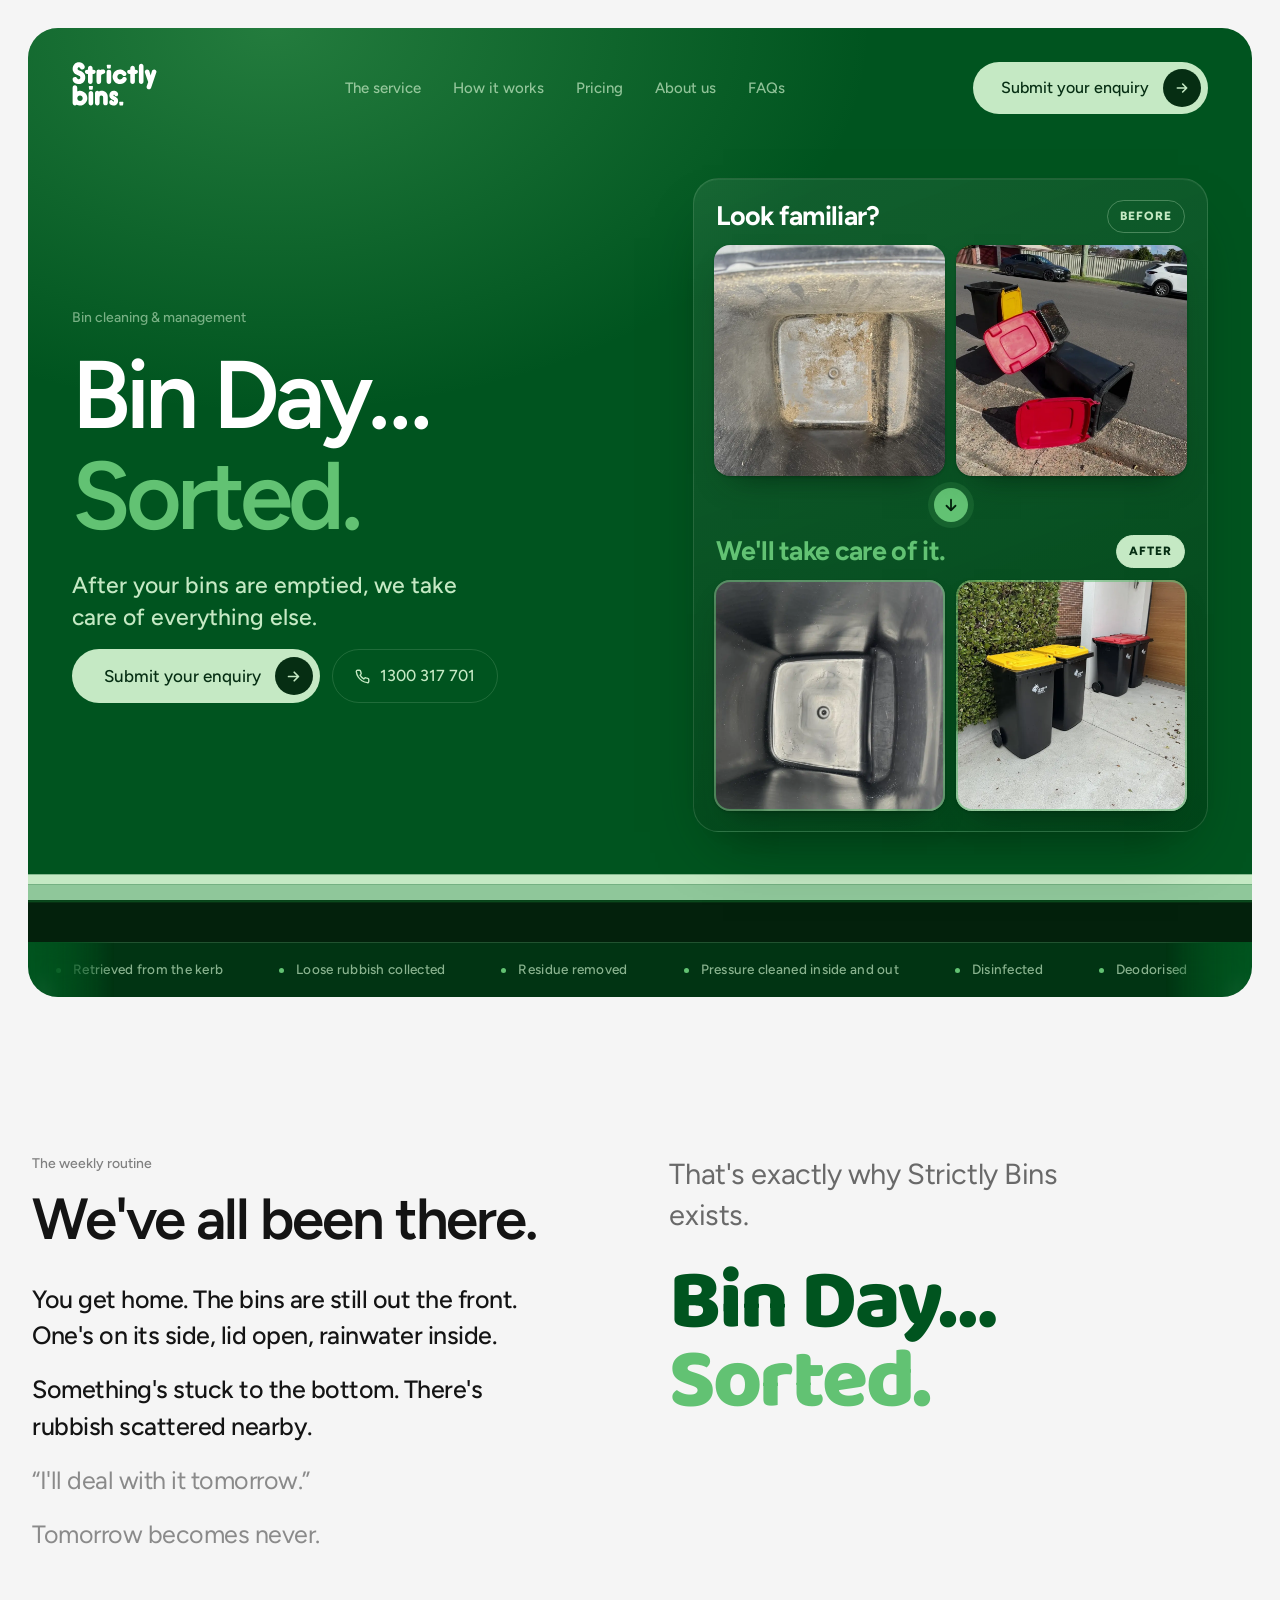
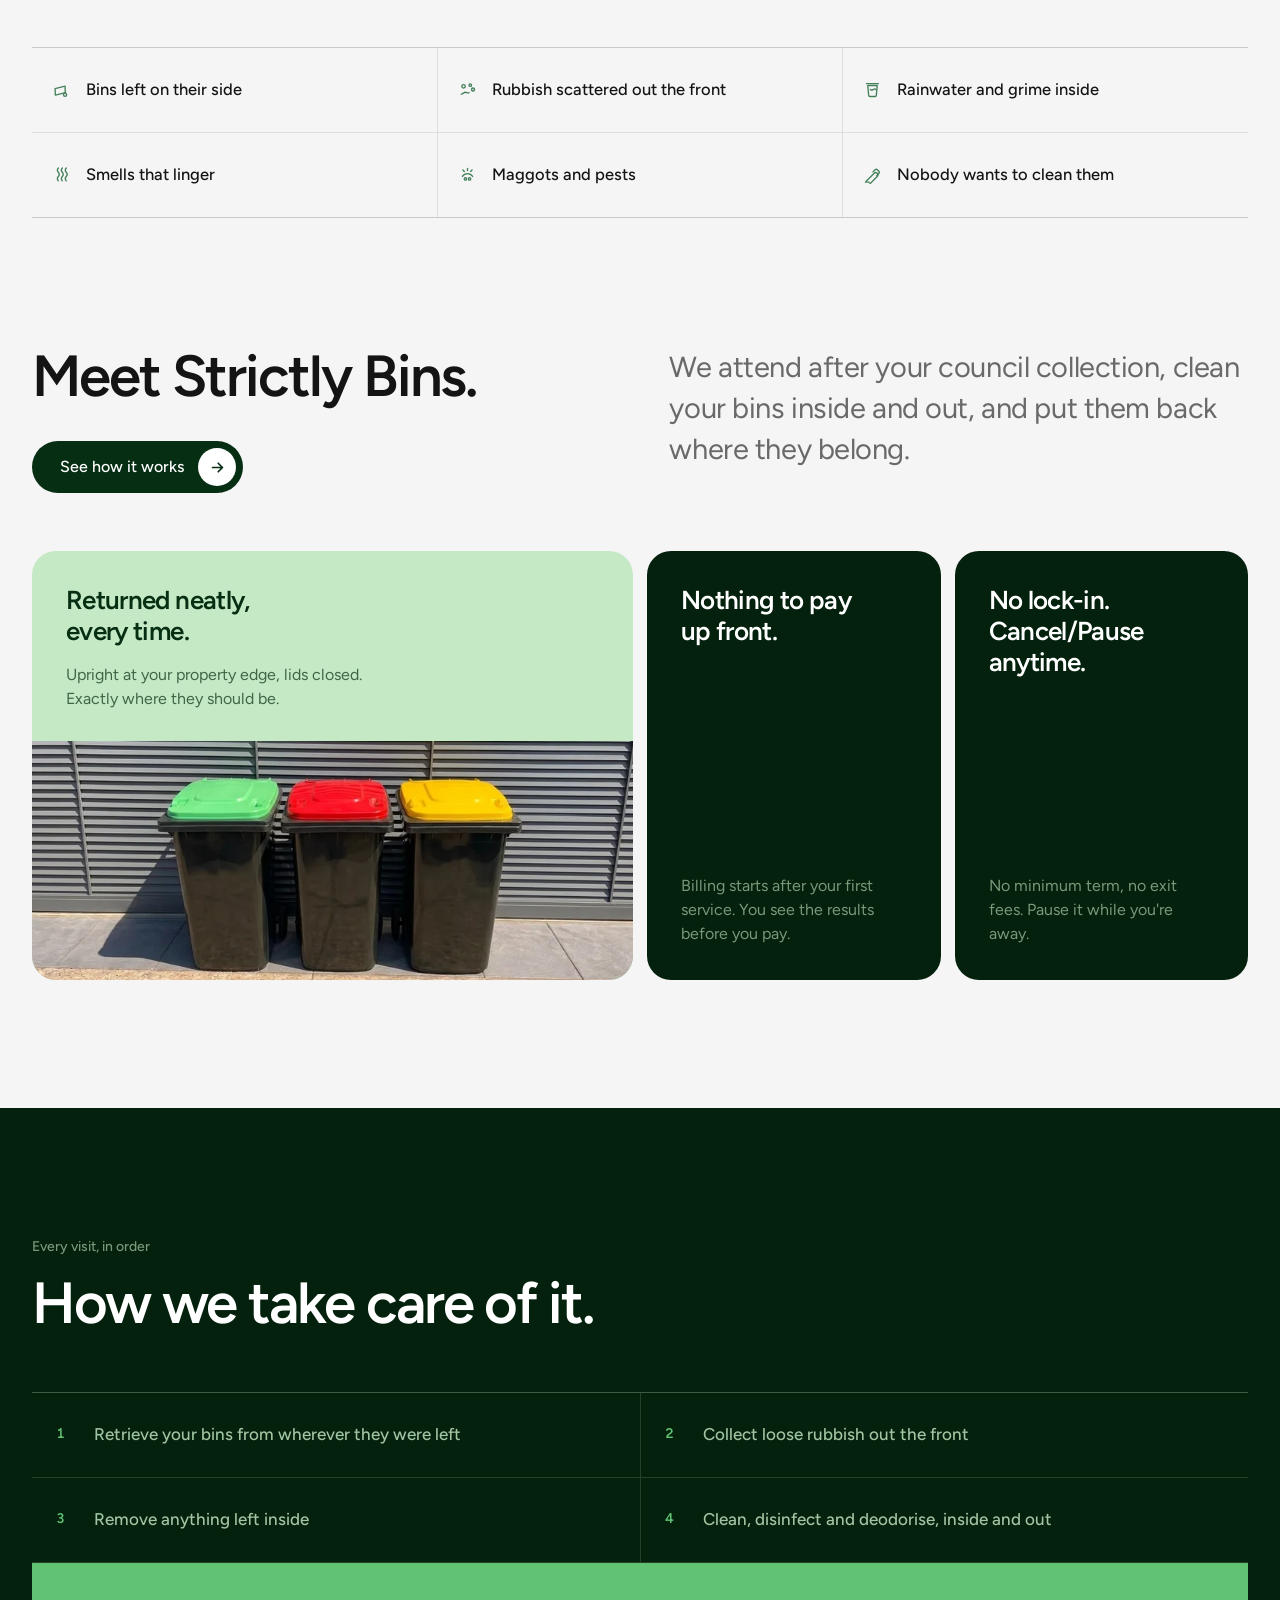
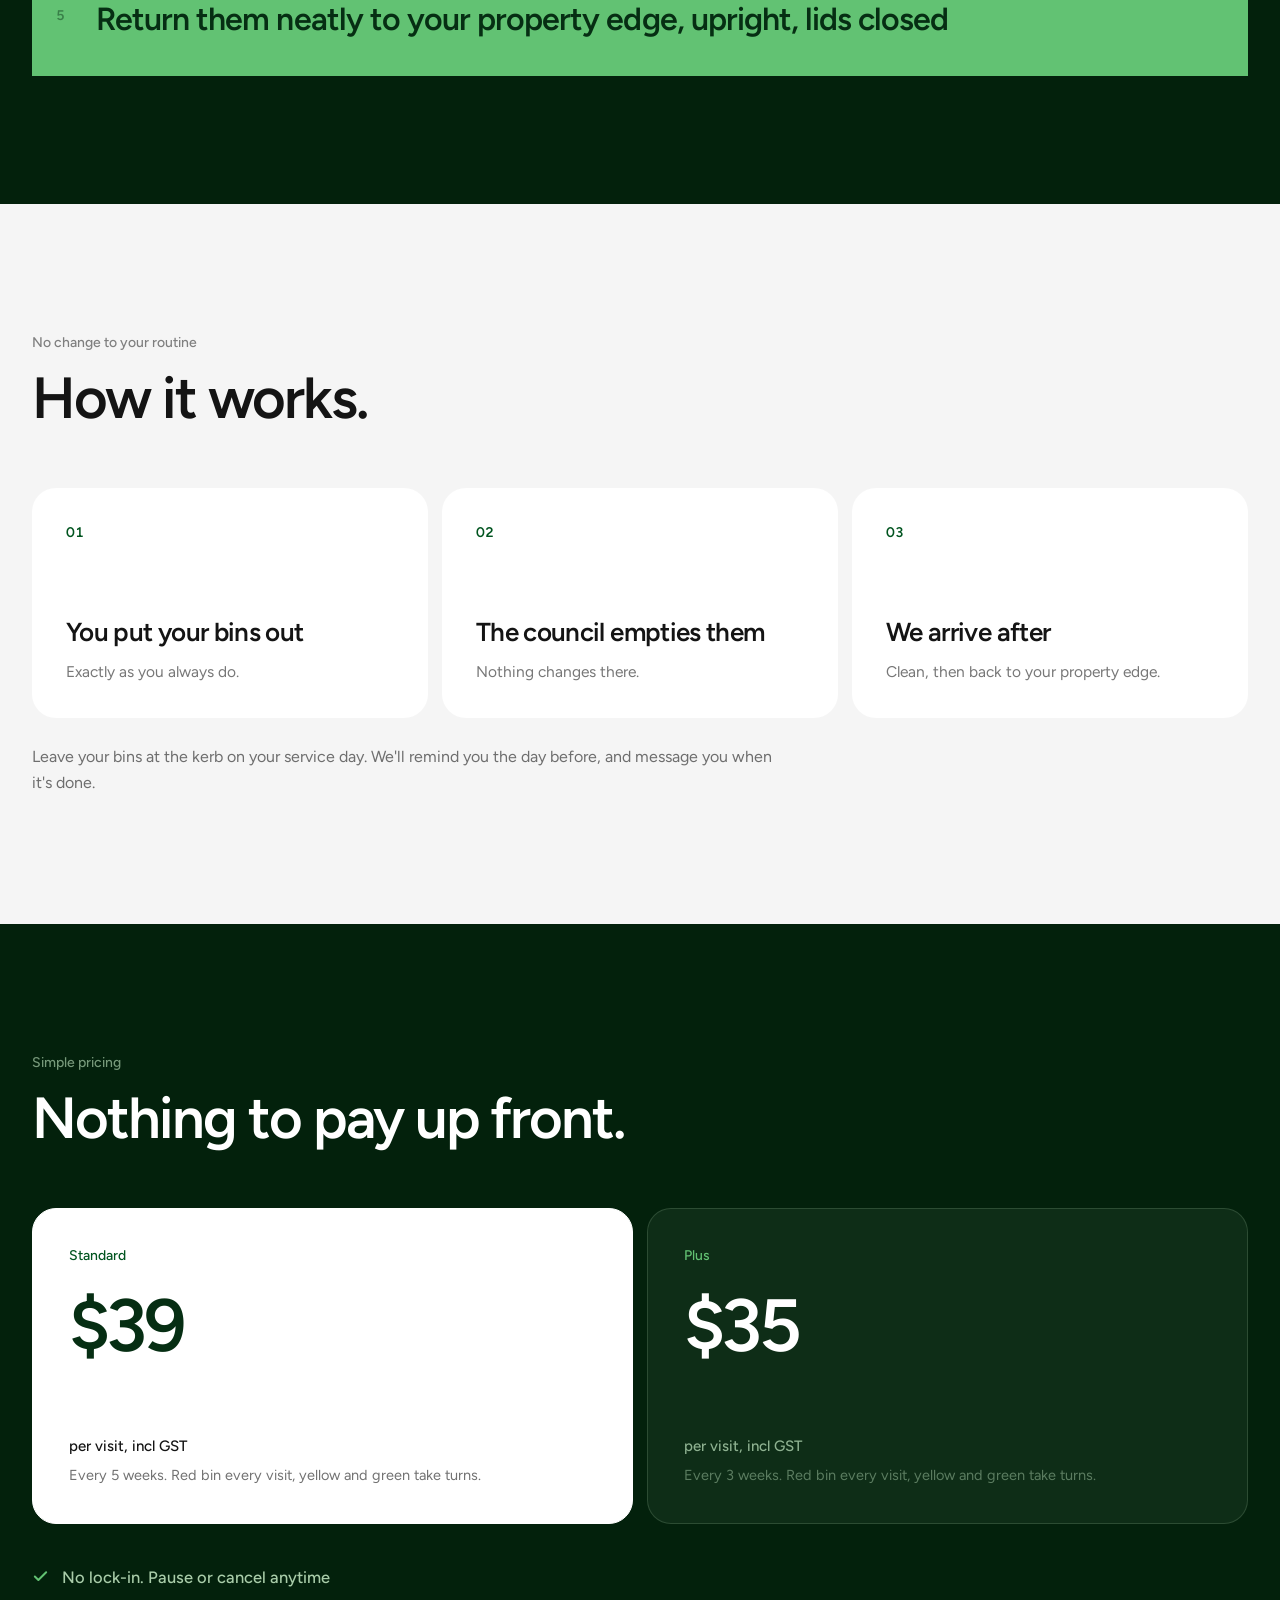
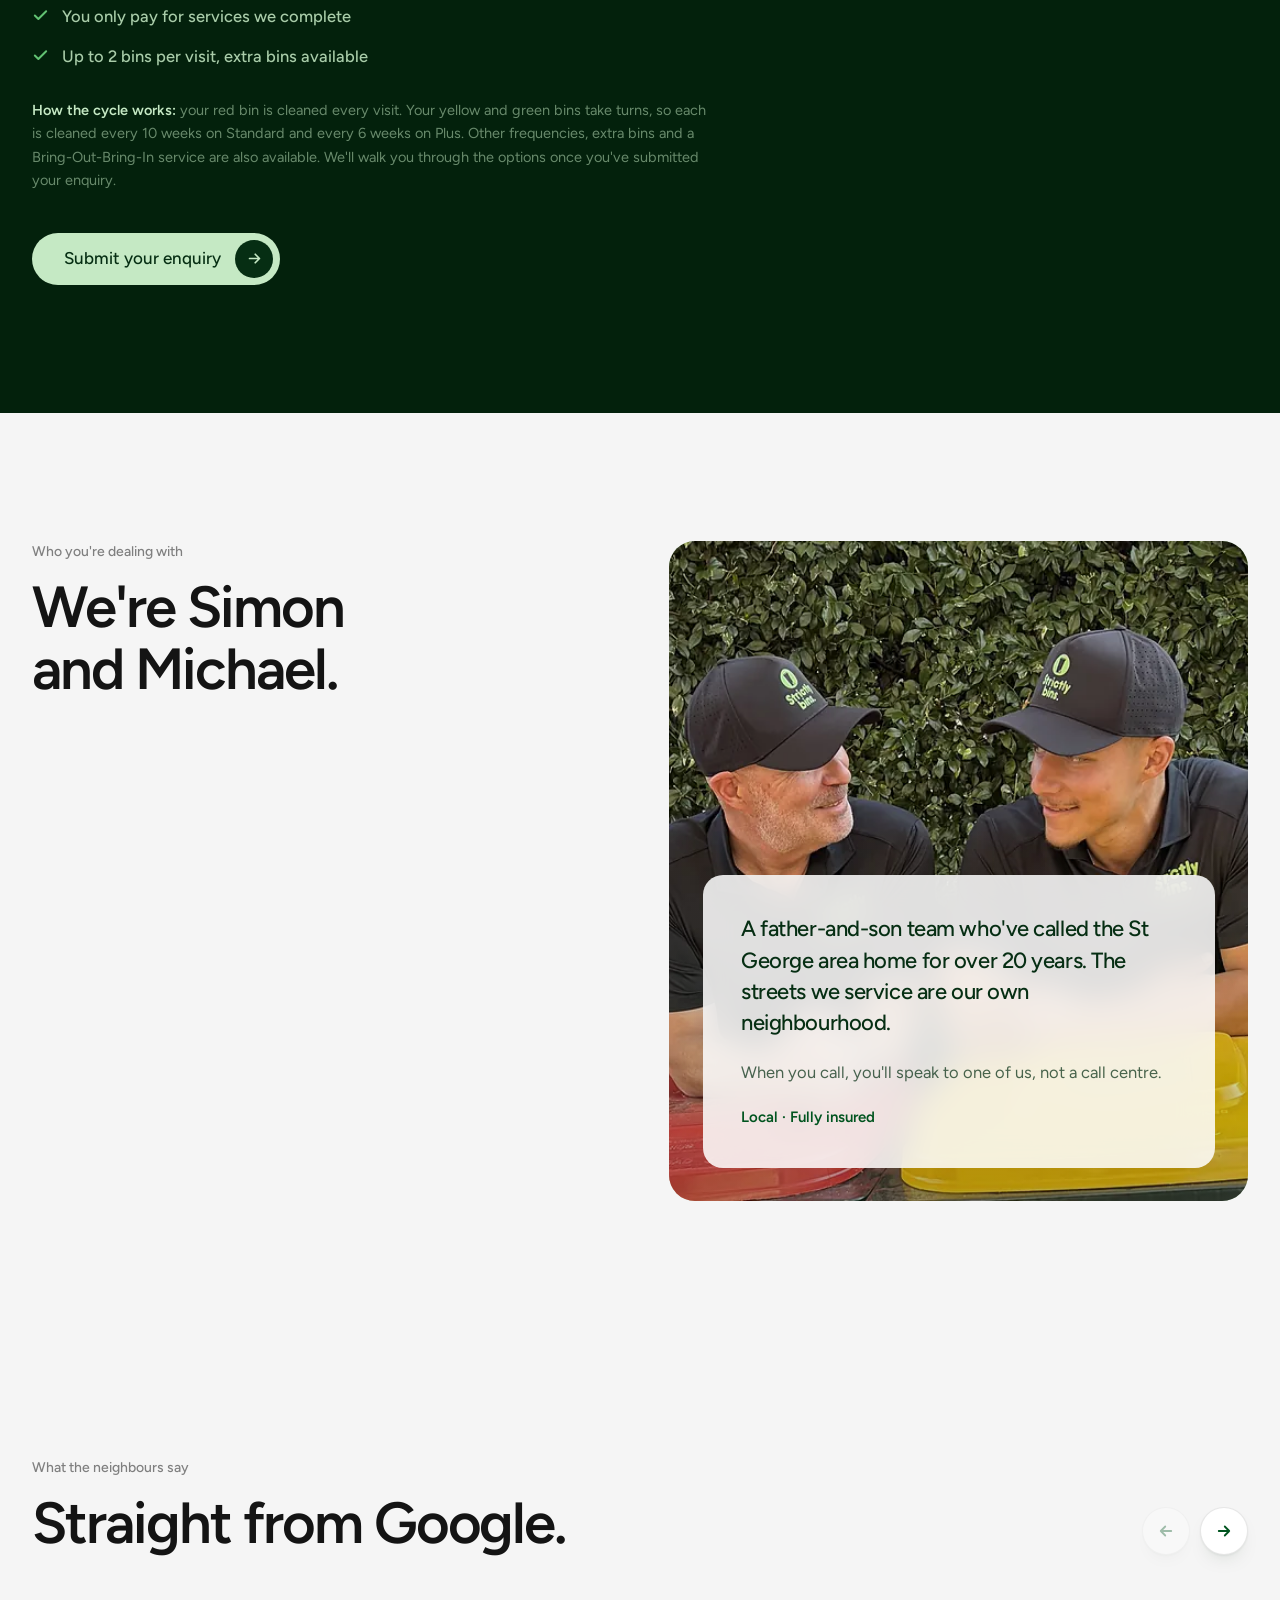
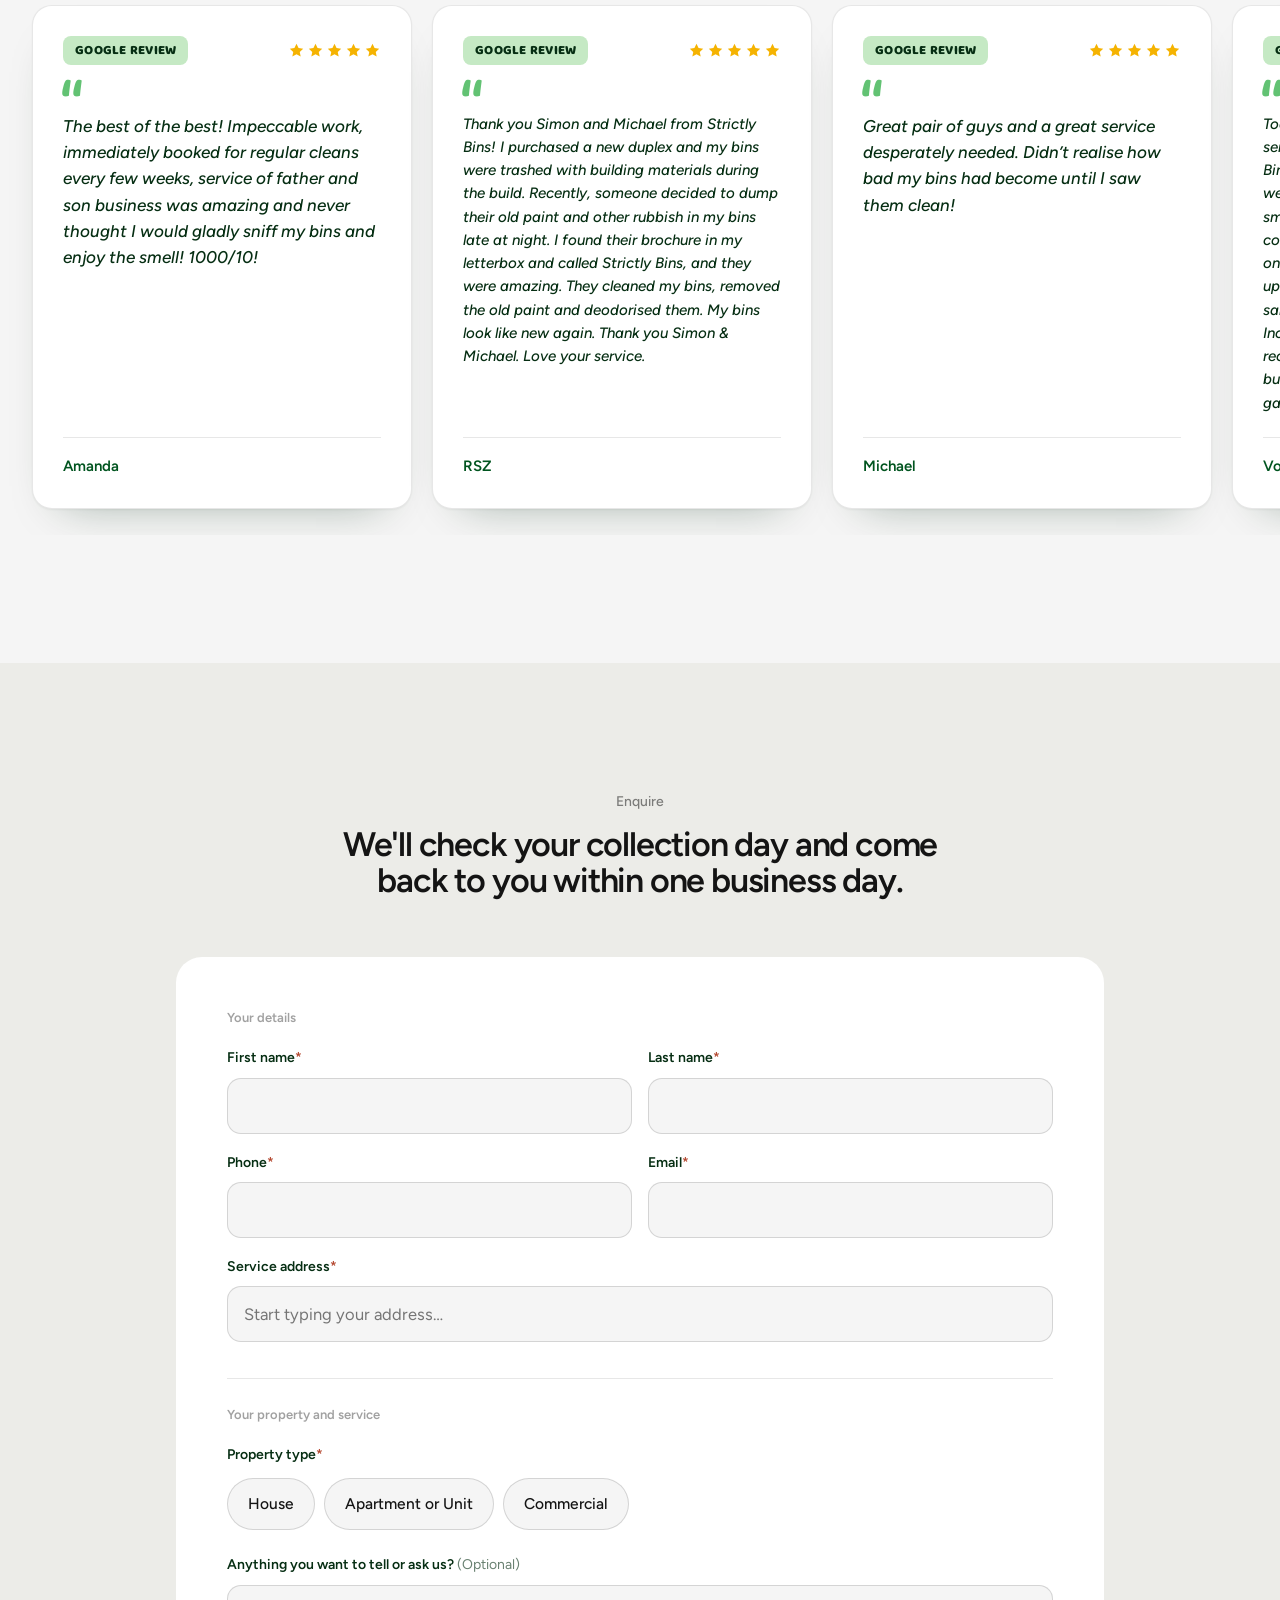
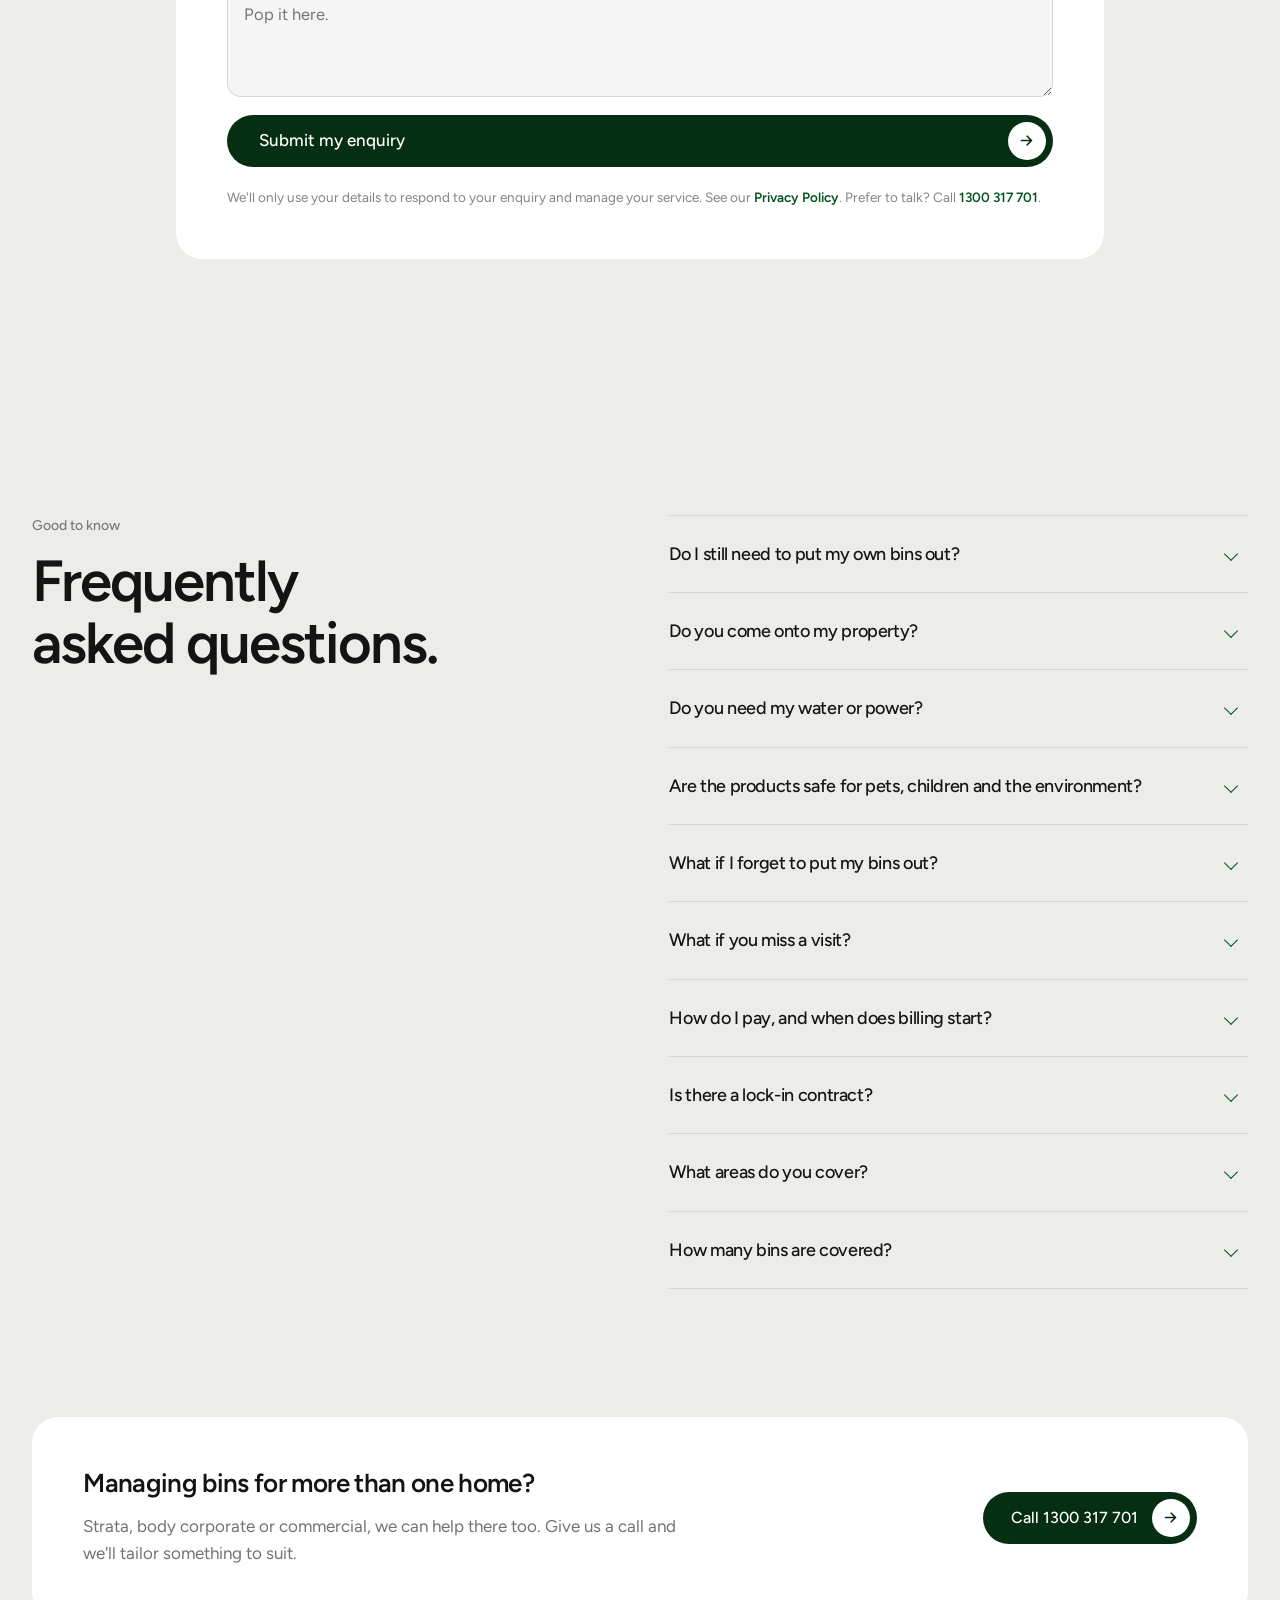
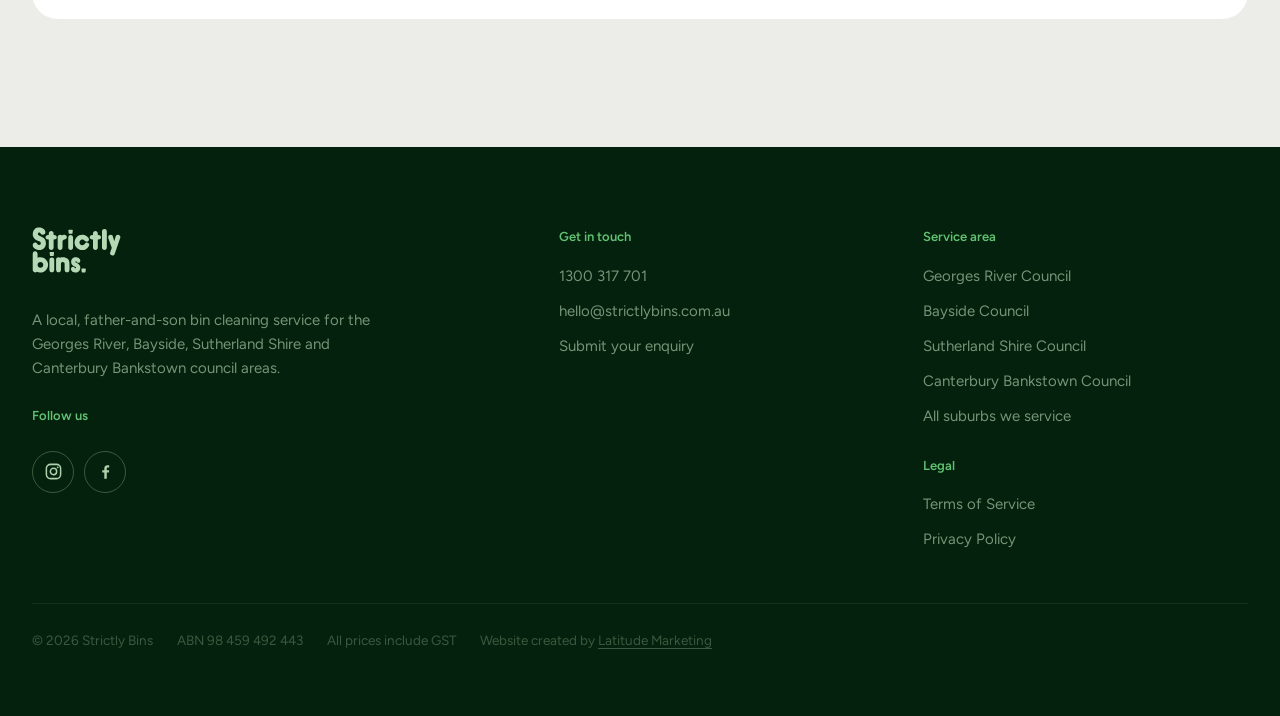
==== commit 0b4072d2: "GA4: track email, social and Google profile clicks on every page Co-Authored-By: Claude Opus 5.5 <no" ====
--- a/index.html
+++ b/index.html
@@ -1434,6 +1434,9 @@
       ev('click_to_call',{link_url:href,link_text:(a.textContent||'').trim().slice(0,80)});
       return;
     }
+    if(href.indexOf('mailto:')===0){ ev('click_email',{link_url:href}); return; }
+    if(/facebook\.com|instagram\.com/.test(href)){ ev('social_click',{platform:href.indexOf('instagram')>-1?'instagram':'facebook'}); return; }
+    if(/google\.com\/maps|maps\.google|g\.page|search\.google\.com\/local/.test(href)){ ev('gbp_click',{action:href.indexOf('writereview')>-1?'write_review':'view_maps'}); return; }
     if(href.indexOf('#enquiry')>-1){
       ev('cta_enquiry_click',{link_text:(a.textContent||'').trim().slice(0,80),
                               location:(a.closest('section')||{}).id||'other'});
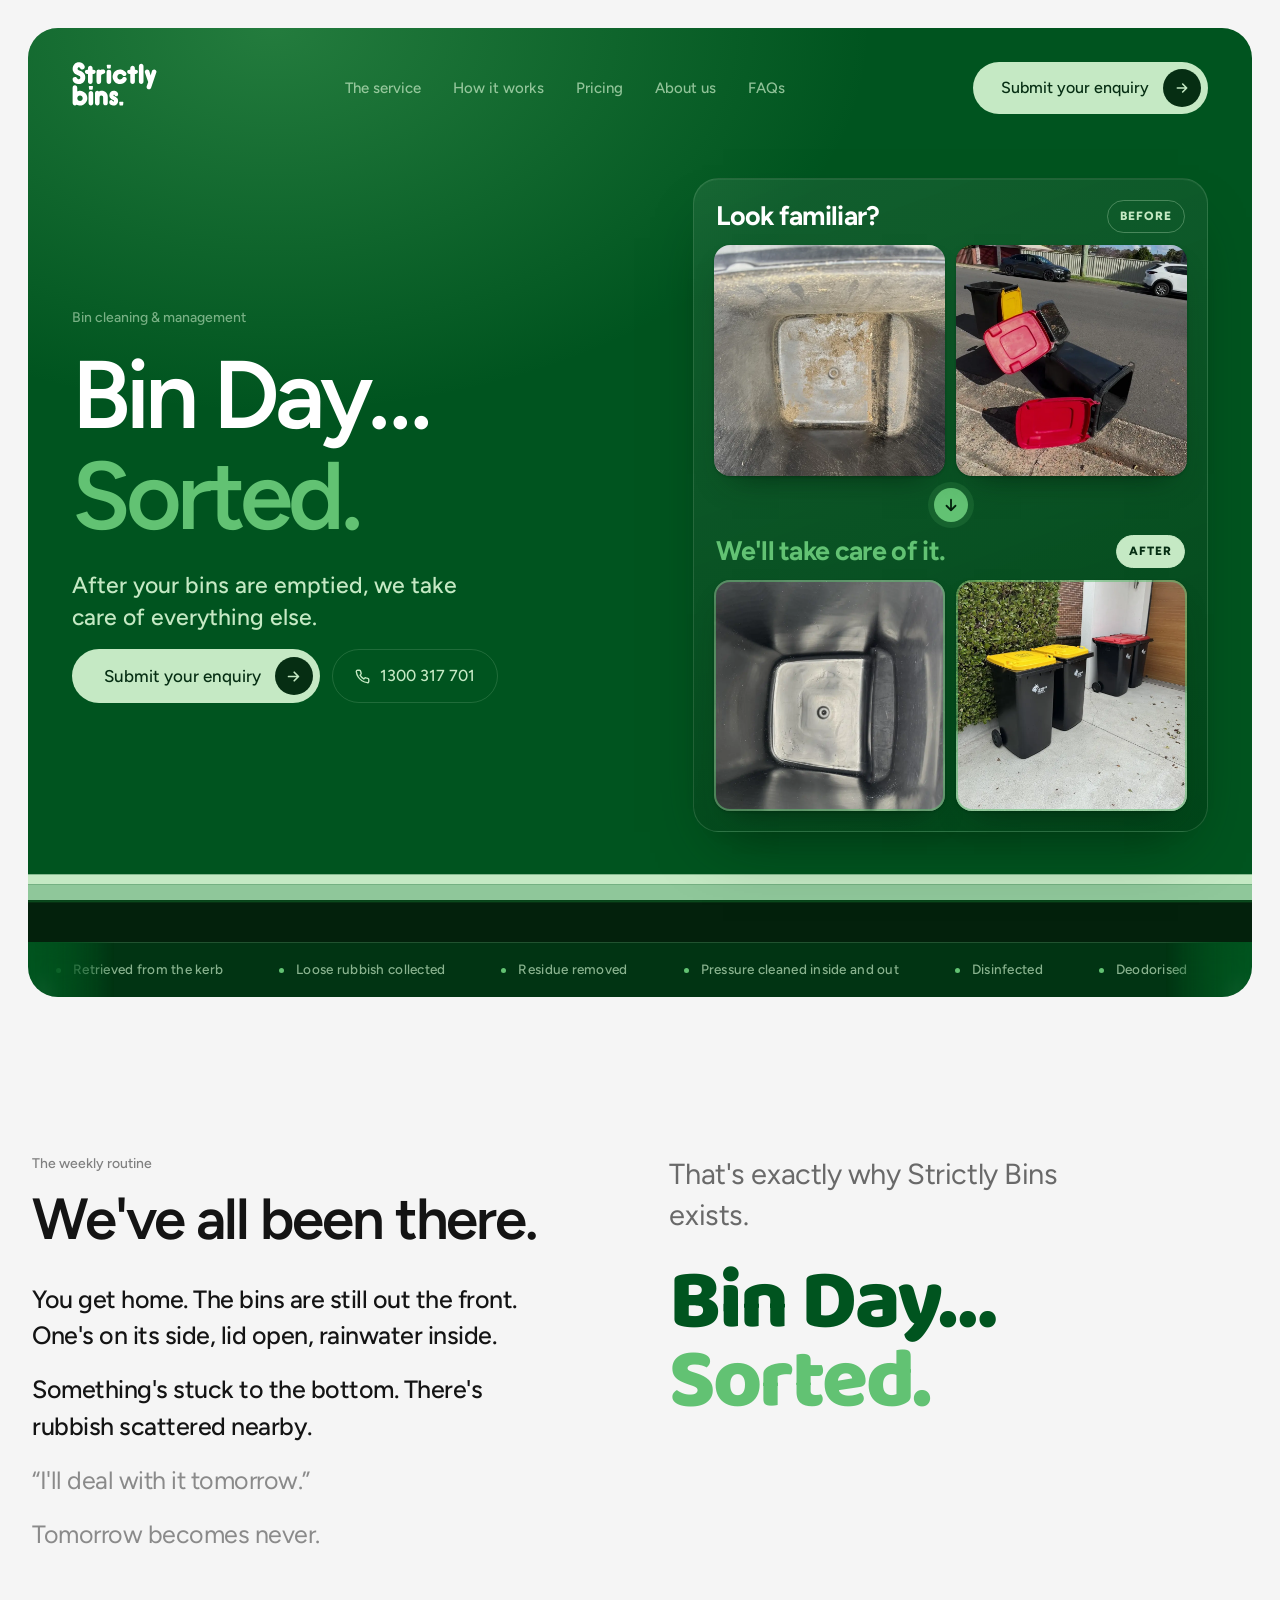
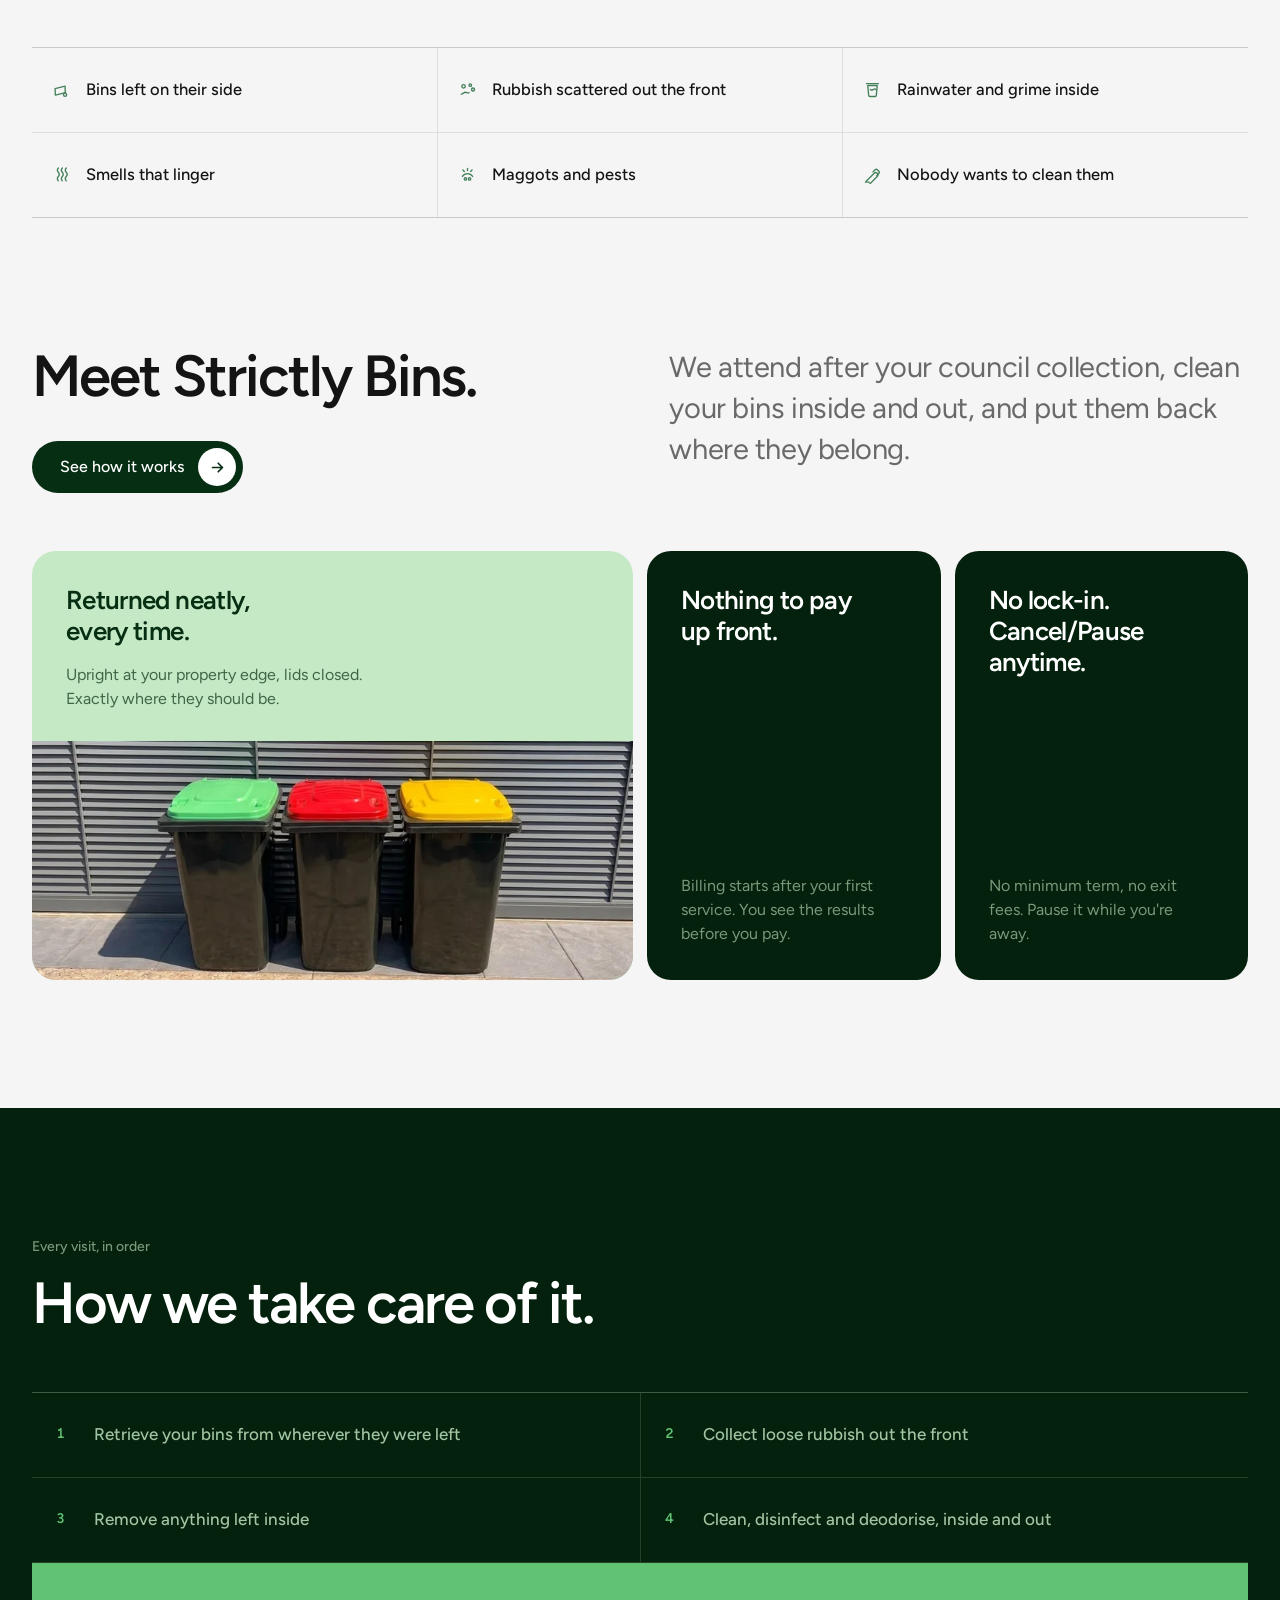
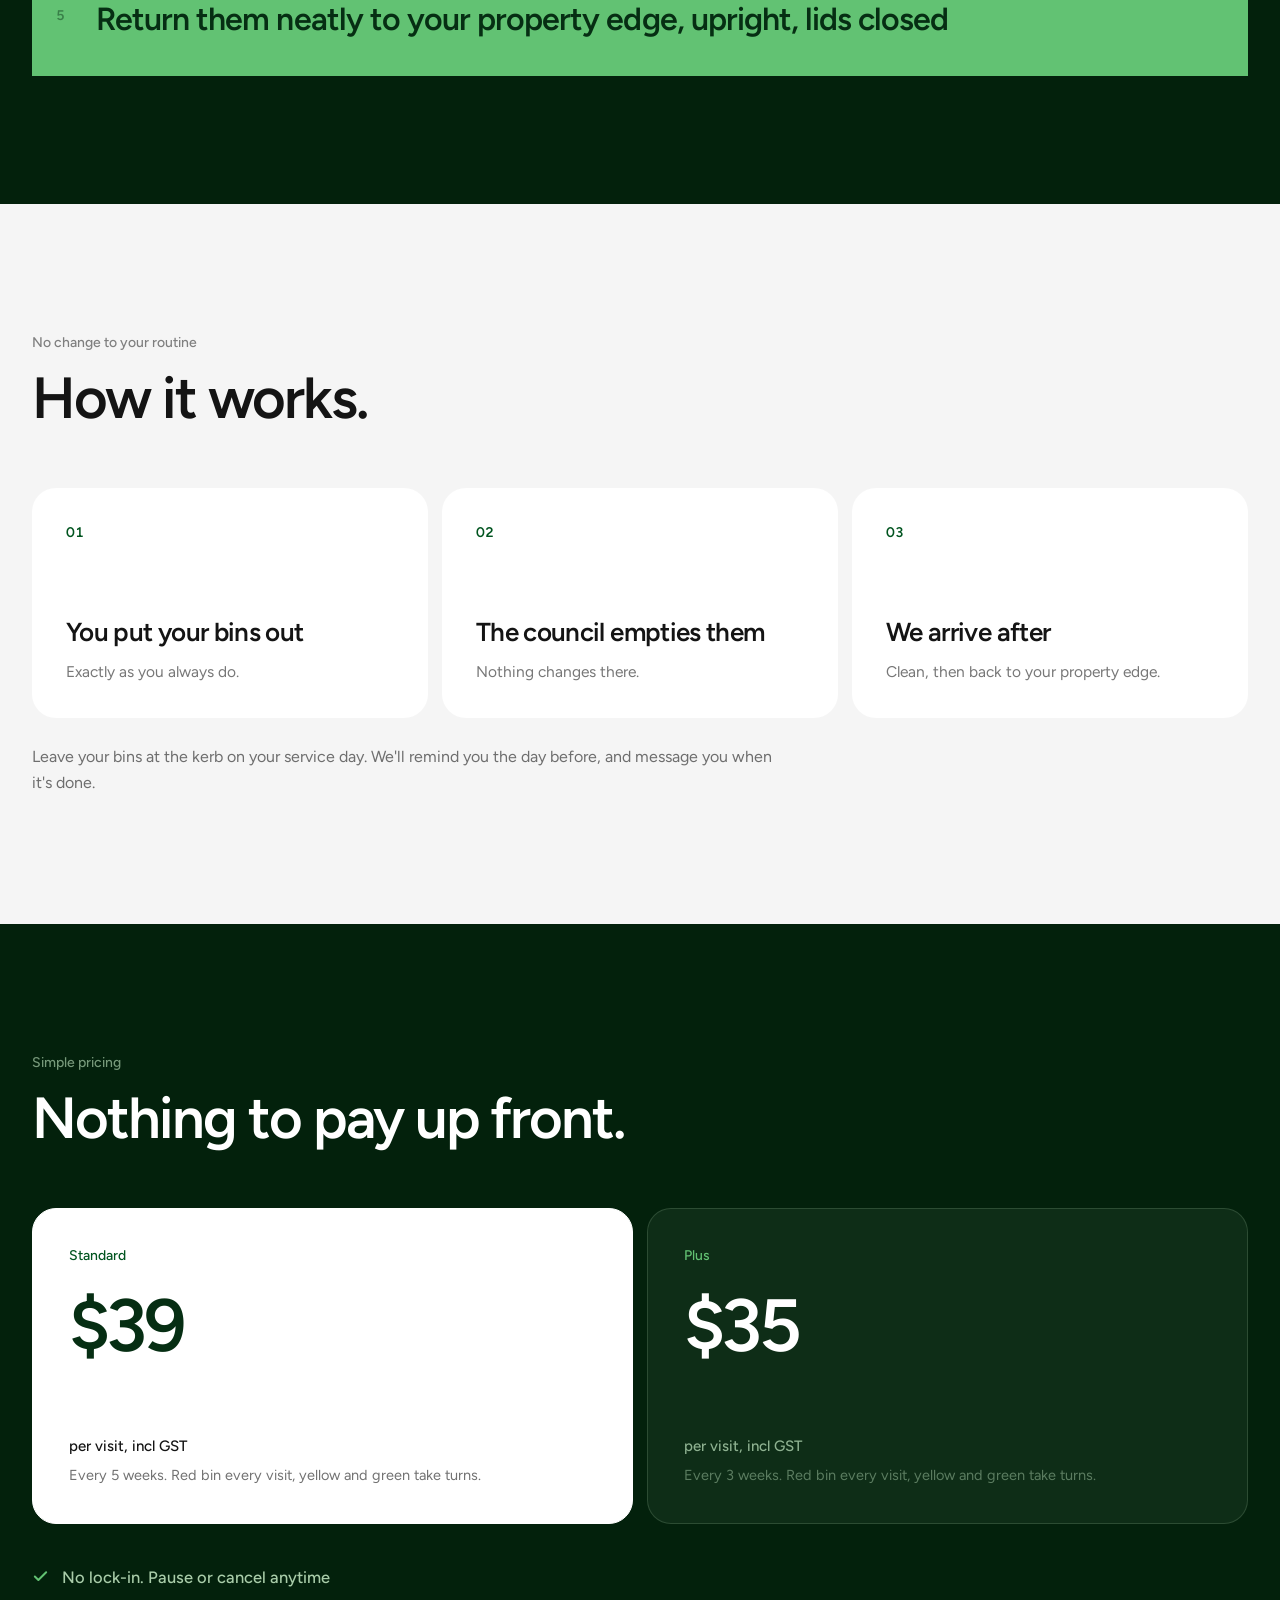
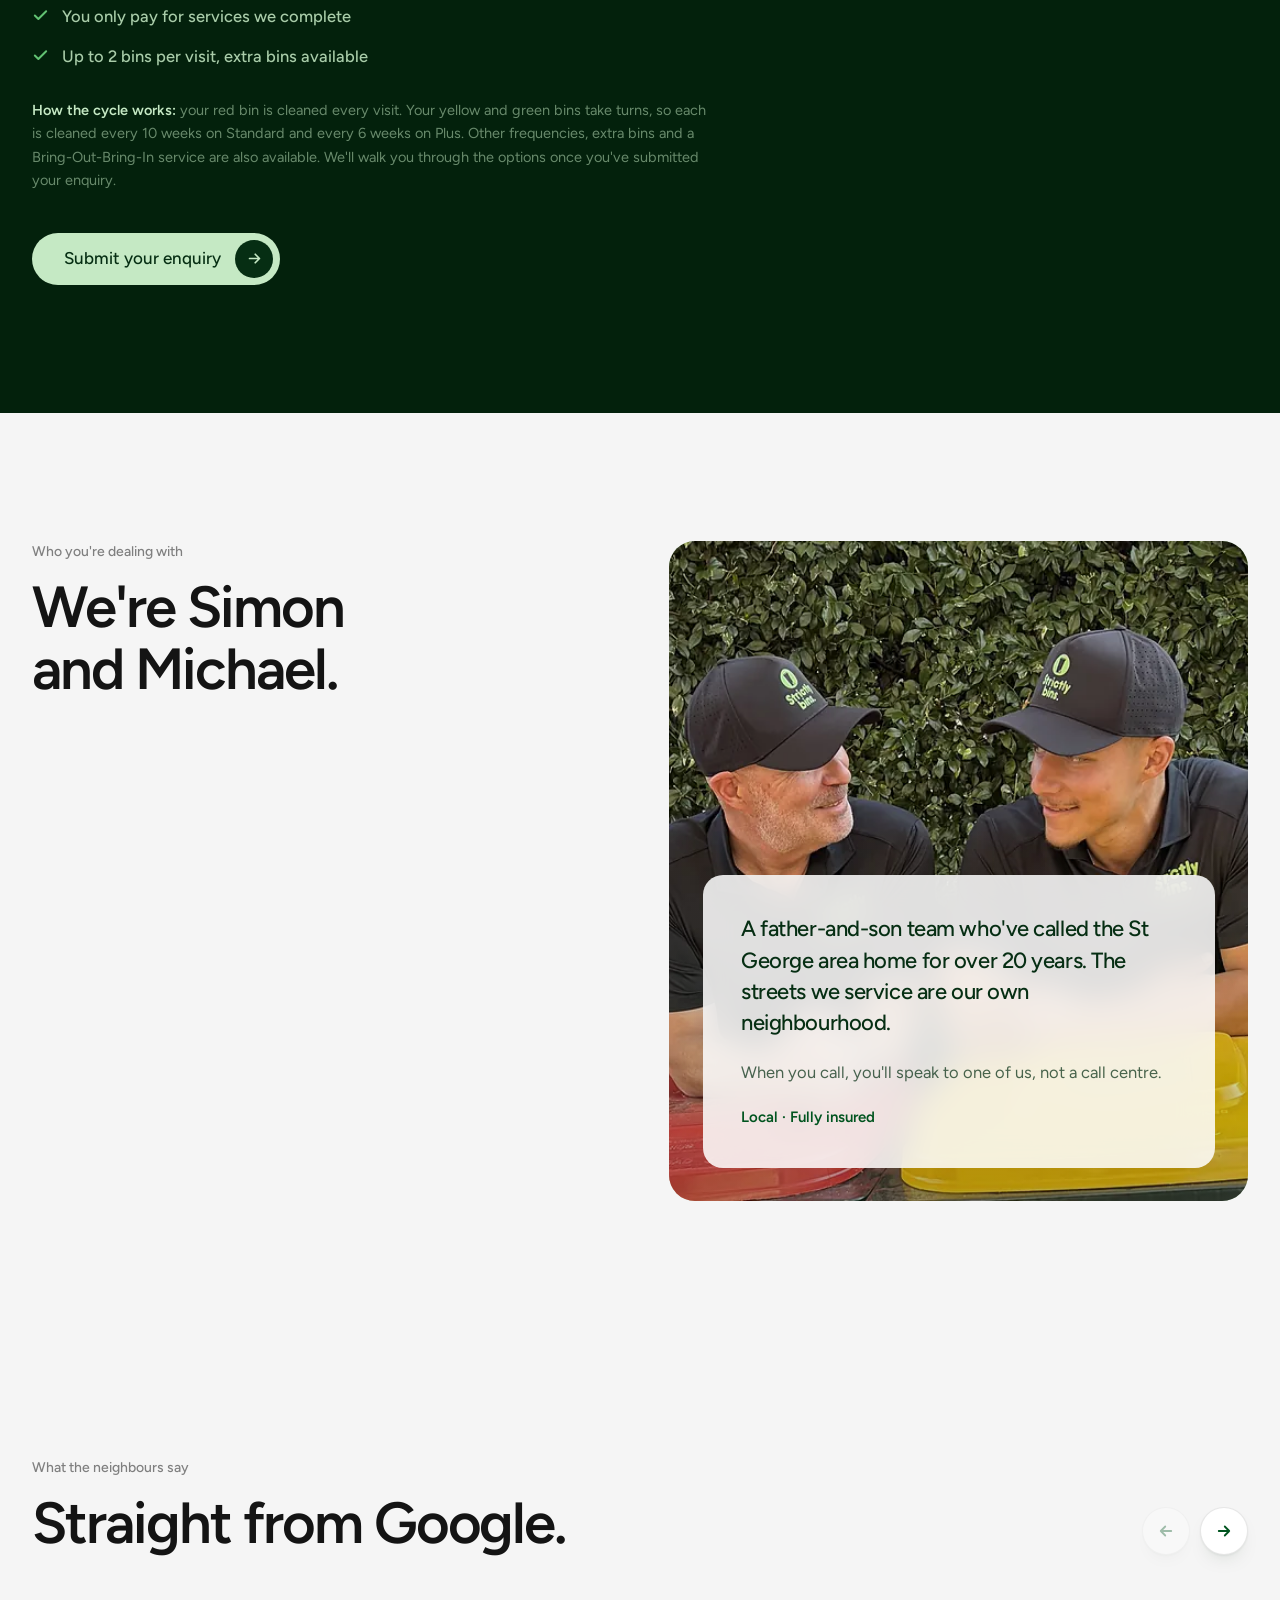
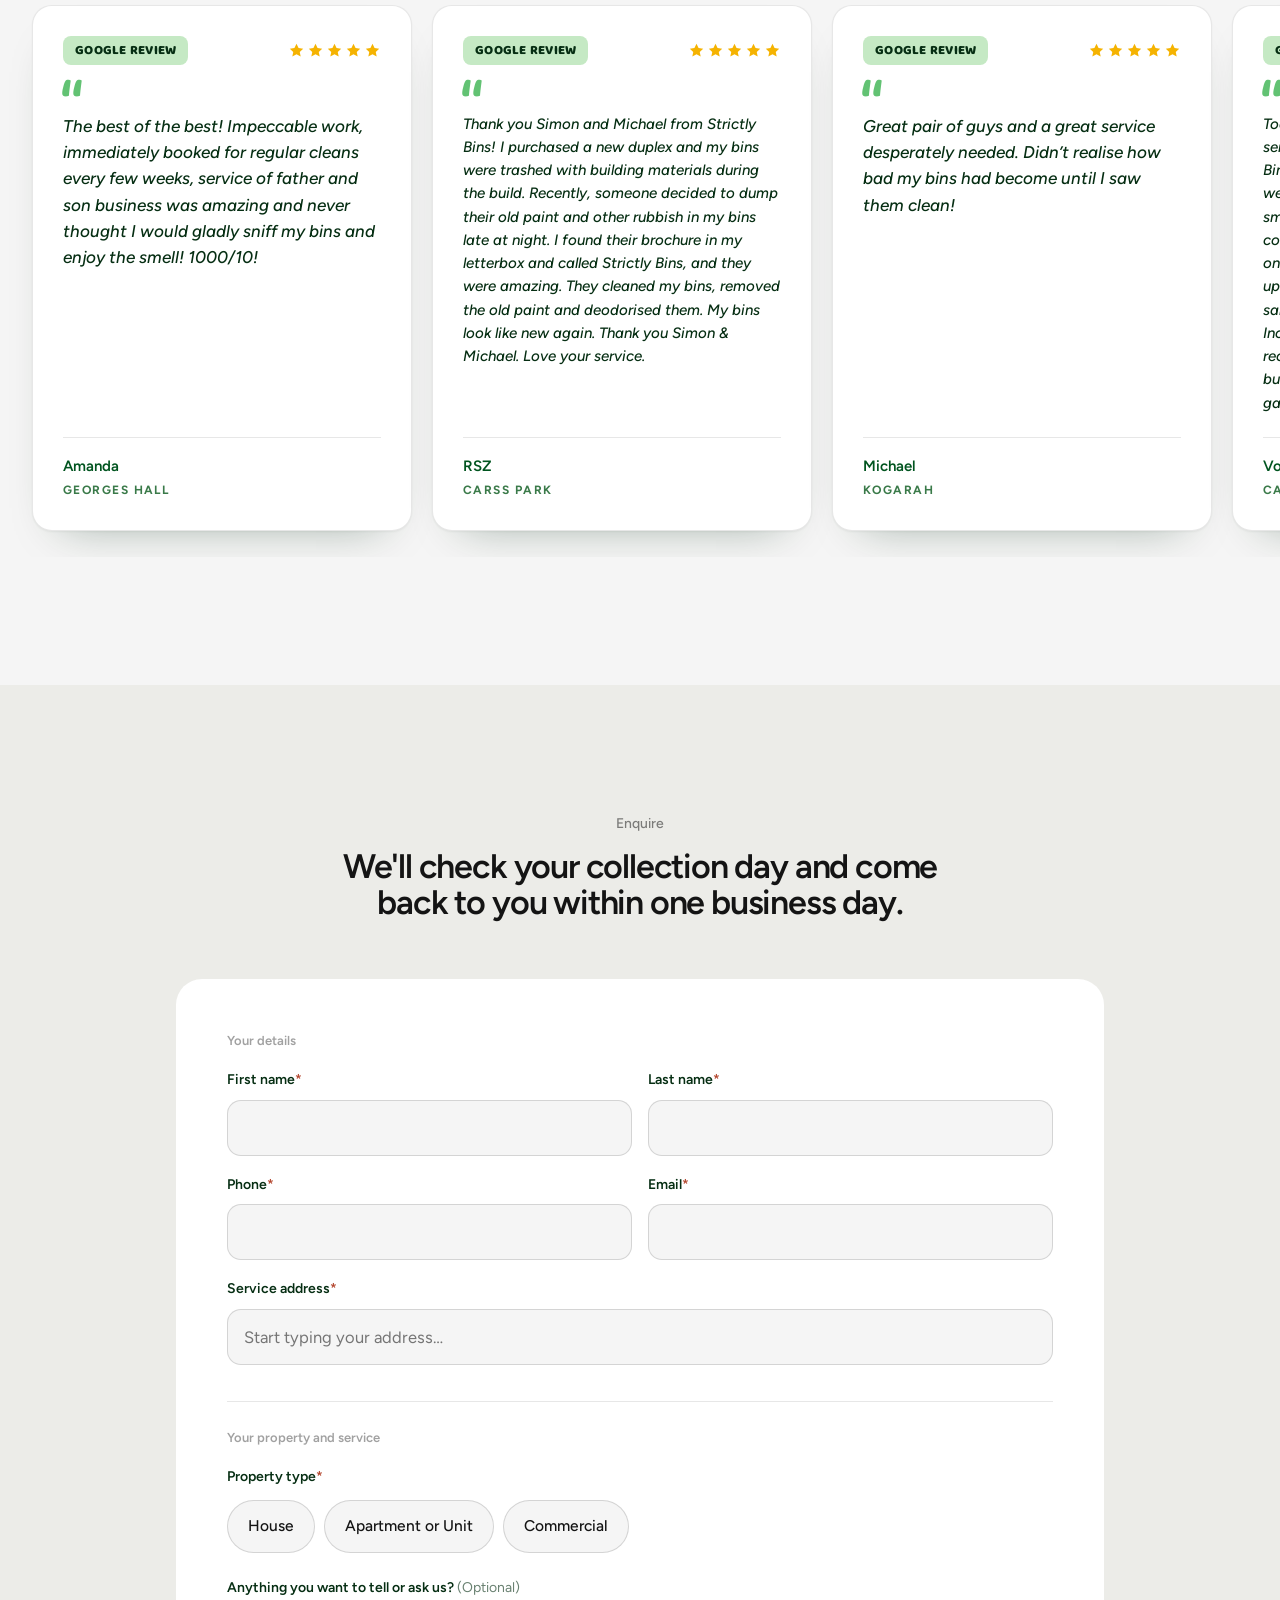
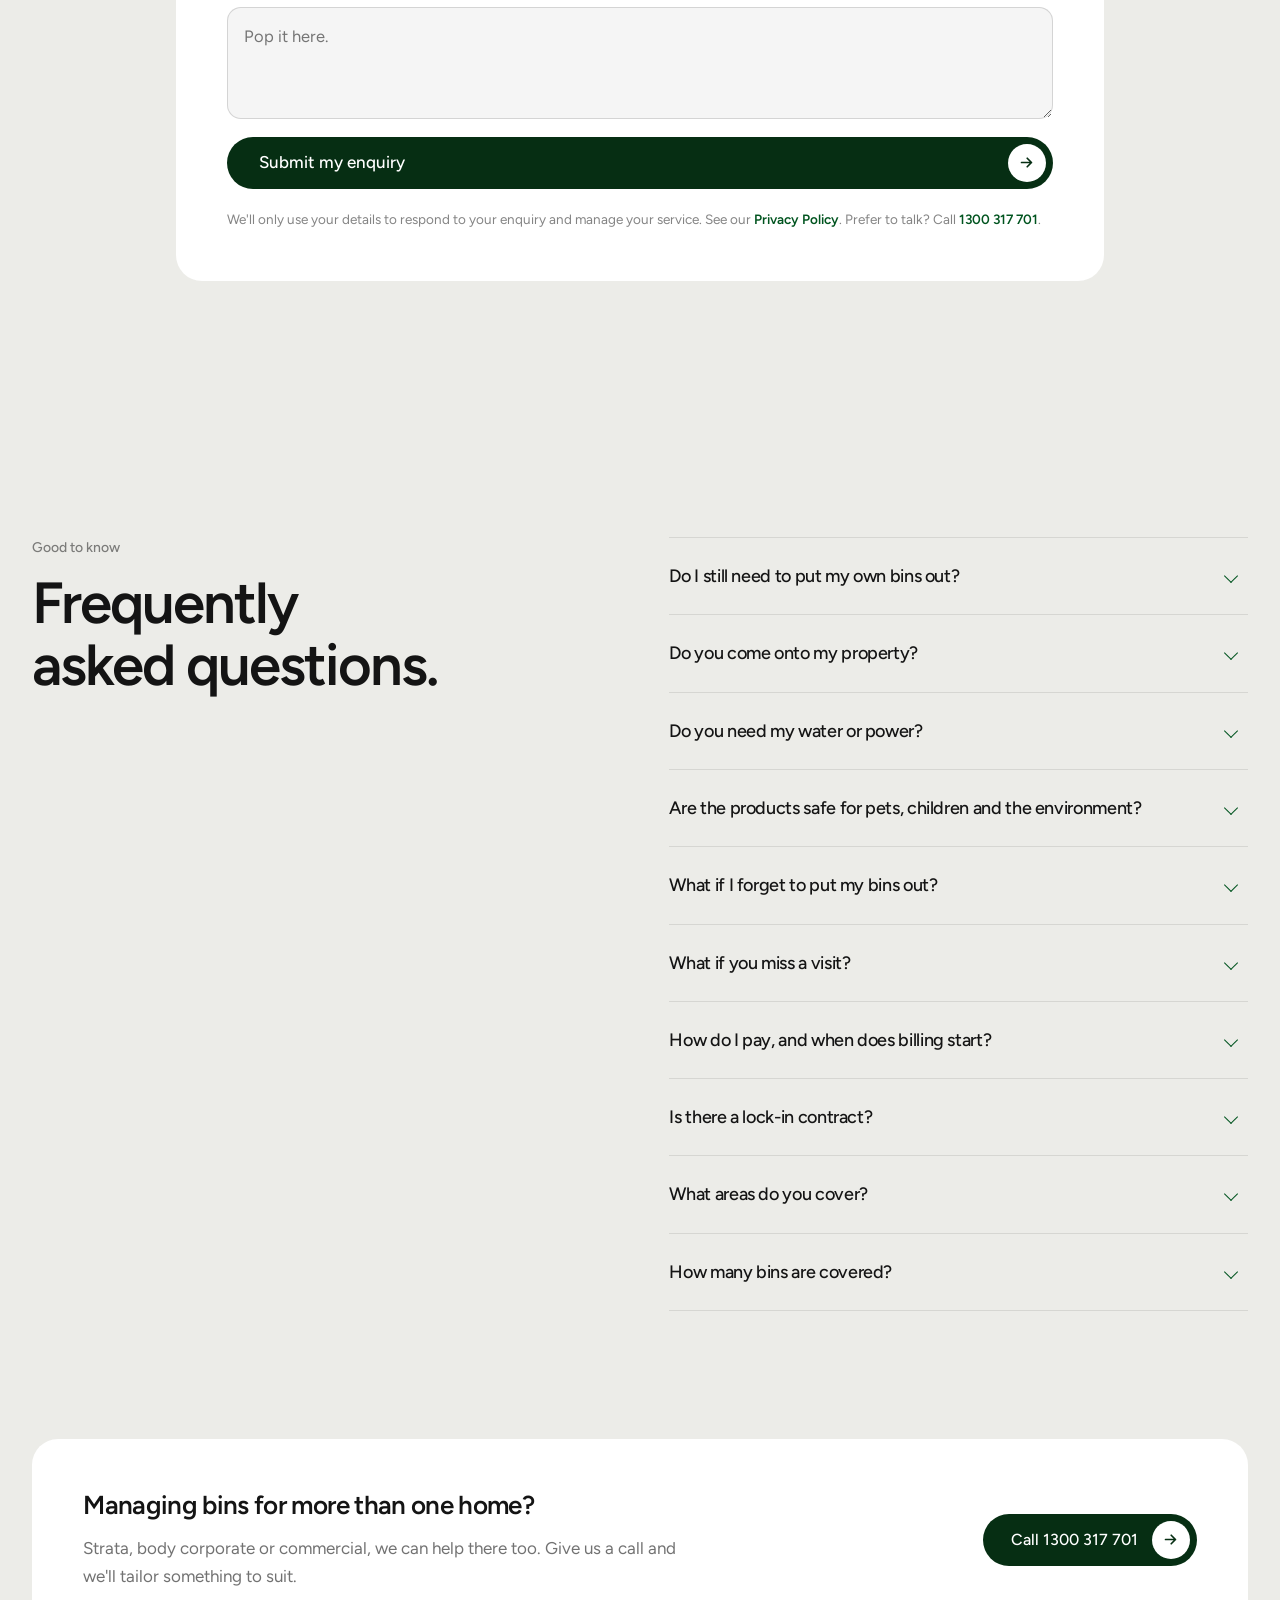
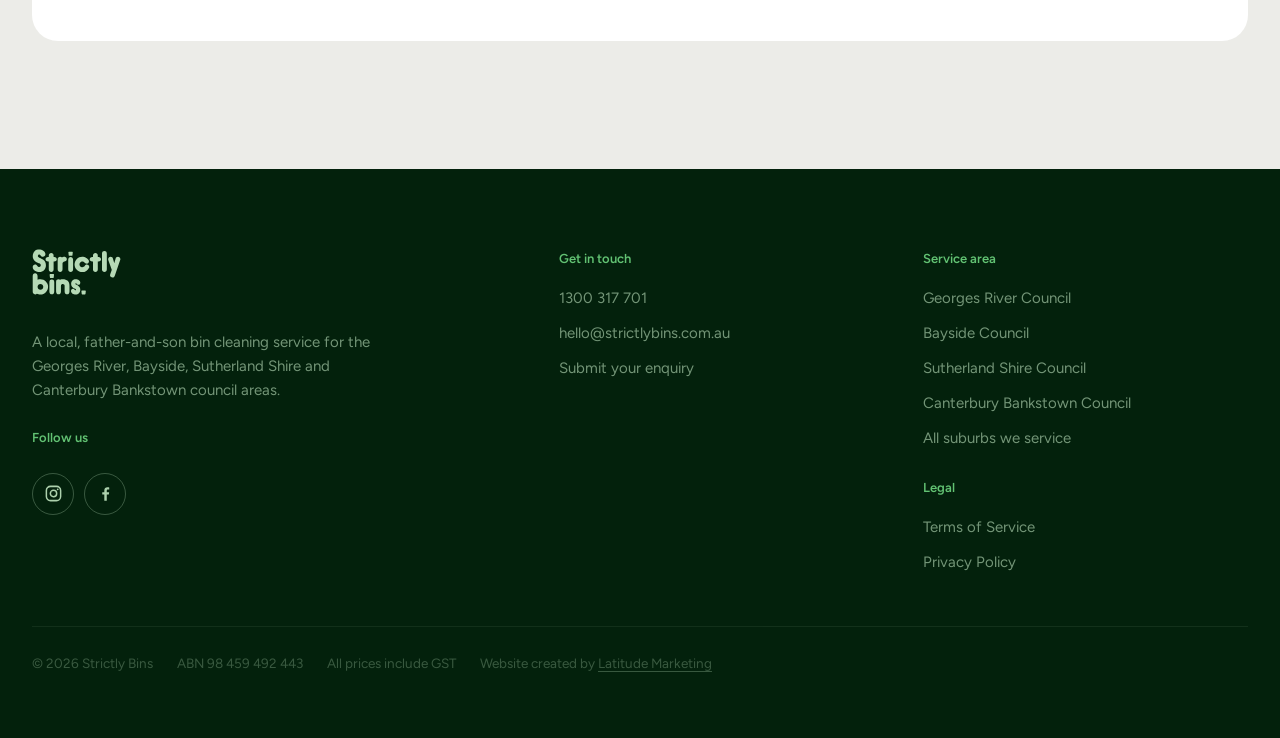
==== commit 693ca008: "Reviews: 13 Google reviews with suburbs (6 new from Simon) Co-Authored-By: Claude Opus 5.5 <noreply@" ====
--- a/index.html
+++ b/index.html
@@ -10,6 +10,7 @@
   function gtag(){dataLayer.push(arguments)}
   gtag('js',new Date());
   gtag('config','G-F606RMGPF4',{anonymize_ip:true});
+  gtag('config','G-PCPRHWRL5F');
 </script>
 <title>Strictly Bins | Bin Cleaning St George, Shire &amp; Bankstown</title>
 <meta name="description" content="Bin cleaning, deodorising and a neat return to your kerb across Georges River, Bayside, Sutherland Shire and Canterbury Bankstown. No lock-in and nothing to pay up front.">
@@ -456,6 +457,7 @@
 .rvText::before{content:"\201C";position:absolute;top:-14px;left:-2px;font-family:var(--display);font-style:normal;font-size:72px;line-height:1;color:var(--grass)}
 .rvText--long{font-size:15px}
 .rvName{margin:0;padding-top:16px;border-top:1px solid var(--line);font-weight:600;color:var(--forest);font-size:15px}
+.rvSub{display:block;margin-top:3px;font-size:12px;font-weight:700;letter-spacing:.12em;text-transform:uppercase;color:#3A7A49}
 @media(max-width:600px){.rvNav{display:none}}
 
 /* ── motion, only when the browser allows it ──────────────── */
@@ -774,40 +776,70 @@
     </div>
     <div class="rvViewport" data-rev>
       <ul class="rvTrack" id="rvTrack" tabindex="0" aria-label="Customer reviews from Google">
-        <li class="rvCard" role="group" aria-roledescription="review" aria-label="Review 1 of 7">
+        <li class="rvCard" role="group" aria-roledescription="review" aria-label="Review 1 of 13">
           <div class="rvTop"><span class="rvTag">Google review</span><span class="rvStars" role="img" aria-label="5 out of 5 stars"><svg viewBox="0 0 24 24" aria-hidden="true"><path d="M12 2.6l2.9 6 6.6.8-4.9 4.6 1.3 6.5L12 17.3l-5.9 3.2 1.3-6.5L2.5 9.4l6.6-.8z"/></svg><svg viewBox="0 0 24 24" aria-hidden="true"><path d="M12 2.6l2.9 6 6.6.8-4.9 4.6 1.3 6.5L12 17.3l-5.9 3.2 1.3-6.5L2.5 9.4l6.6-.8z"/></svg><svg viewBox="0 0 24 24" aria-hidden="true"><path d="M12 2.6l2.9 6 6.6.8-4.9 4.6 1.3 6.5L12 17.3l-5.9 3.2 1.3-6.5L2.5 9.4l6.6-.8z"/></svg><svg viewBox="0 0 24 24" aria-hidden="true"><path d="M12 2.6l2.9 6 6.6.8-4.9 4.6 1.3 6.5L12 17.3l-5.9 3.2 1.3-6.5L2.5 9.4l6.6-.8z"/></svg><svg viewBox="0 0 24 24" aria-hidden="true"><path d="M12 2.6l2.9 6 6.6.8-4.9 4.6 1.3 6.5L12 17.3l-5.9 3.2 1.3-6.5L2.5 9.4l6.6-.8z"/></svg></span></div>
           <blockquote class="rvText">The best of the best! Impeccable work, immediately booked for regular cleans every few weeks, service of father and son business was amazing and never thought I would gladly sniff my bins and enjoy the smell! 1000/10!</blockquote>
-          <p class="rvName">Amanda</p>
+          <p class="rvName">Amanda<span class="rvSub">Georges Hall</span></p>
         </li>
-        <li class="rvCard" role="group" aria-roledescription="review" aria-label="Review 2 of 7">
+        <li class="rvCard" role="group" aria-roledescription="review" aria-label="Review 2 of 13">
           <div class="rvTop"><span class="rvTag">Google review</span><span class="rvStars" role="img" aria-label="5 out of 5 stars"><svg viewBox="0 0 24 24" aria-hidden="true"><path d="M12 2.6l2.9 6 6.6.8-4.9 4.6 1.3 6.5L12 17.3l-5.9 3.2 1.3-6.5L2.5 9.4l6.6-.8z"/></svg><svg viewBox="0 0 24 24" aria-hidden="true"><path d="M12 2.6l2.9 6 6.6.8-4.9 4.6 1.3 6.5L12 17.3l-5.9 3.2 1.3-6.5L2.5 9.4l6.6-.8z"/></svg><svg viewBox="0 0 24 24" aria-hidden="true"><path d="M12 2.6l2.9 6 6.6.8-4.9 4.6 1.3 6.5L12 17.3l-5.9 3.2 1.3-6.5L2.5 9.4l6.6-.8z"/></svg><svg viewBox="0 0 24 24" aria-hidden="true"><path d="M12 2.6l2.9 6 6.6.8-4.9 4.6 1.3 6.5L12 17.3l-5.9 3.2 1.3-6.5L2.5 9.4l6.6-.8z"/></svg><svg viewBox="0 0 24 24" aria-hidden="true"><path d="M12 2.6l2.9 6 6.6.8-4.9 4.6 1.3 6.5L12 17.3l-5.9 3.2 1.3-6.5L2.5 9.4l6.6-.8z"/></svg></span></div>
           <blockquote class="rvText rvText--long">Thank you Simon and Michael from Strictly Bins! I purchased a new duplex and my bins were trashed with building materials during the build. Recently, someone decided to dump their old paint and other rubbish in my bins late at night. I found their brochure in my letterbox and called Strictly Bins, and they were amazing. They cleaned my bins, removed the old paint and deodorised them. My bins look like new again. Thank you Simon &amp; Michael. Love your service.</blockquote>
-          <p class="rvName">RSZ</p>
+          <p class="rvName">RSZ<span class="rvSub">Carss Park</span></p>
         </li>
-        <li class="rvCard" role="group" aria-roledescription="review" aria-label="Review 3 of 7">
+        <li class="rvCard" role="group" aria-roledescription="review" aria-label="Review 3 of 13">
           <div class="rvTop"><span class="rvTag">Google review</span><span class="rvStars" role="img" aria-label="5 out of 5 stars"><svg viewBox="0 0 24 24" aria-hidden="true"><path d="M12 2.6l2.9 6 6.6.8-4.9 4.6 1.3 6.5L12 17.3l-5.9 3.2 1.3-6.5L2.5 9.4l6.6-.8z"/></svg><svg viewBox="0 0 24 24" aria-hidden="true"><path d="M12 2.6l2.9 6 6.6.8-4.9 4.6 1.3 6.5L12 17.3l-5.9 3.2 1.3-6.5L2.5 9.4l6.6-.8z"/></svg><svg viewBox="0 0 24 24" aria-hidden="true"><path d="M12 2.6l2.9 6 6.6.8-4.9 4.6 1.3 6.5L12 17.3l-5.9 3.2 1.3-6.5L2.5 9.4l6.6-.8z"/></svg><svg viewBox="0 0 24 24" aria-hidden="true"><path d="M12 2.6l2.9 6 6.6.8-4.9 4.6 1.3 6.5L12 17.3l-5.9 3.2 1.3-6.5L2.5 9.4l6.6-.8z"/></svg><svg viewBox="0 0 24 24" aria-hidden="true"><path d="M12 2.6l2.9 6 6.6.8-4.9 4.6 1.3 6.5L12 17.3l-5.9 3.2 1.3-6.5L2.5 9.4l6.6-.8z"/></svg></span></div>
           <blockquote class="rvText">Great pair of guys and a great service desperately needed. Didn’t realise how bad my bins had become until I saw them clean!</blockquote>
-          <p class="rvName">Michael</p>
+          <p class="rvName">Michael<span class="rvSub">Kogarah</span></p>
         </li>
-        <li class="rvCard" role="group" aria-roledescription="review" aria-label="Review 4 of 7">
+        <li class="rvCard" role="group" aria-roledescription="review" aria-label="Review 4 of 13">
           <div class="rvTop"><span class="rvTag">Google review</span><span class="rvStars" role="img" aria-label="5 out of 5 stars"><svg viewBox="0 0 24 24" aria-hidden="true"><path d="M12 2.6l2.9 6 6.6.8-4.9 4.6 1.3 6.5L12 17.3l-5.9 3.2 1.3-6.5L2.5 9.4l6.6-.8z"/></svg><svg viewBox="0 0 24 24" aria-hidden="true"><path d="M12 2.6l2.9 6 6.6.8-4.9 4.6 1.3 6.5L12 17.3l-5.9 3.2 1.3-6.5L2.5 9.4l6.6-.8z"/></svg><svg viewBox="0 0 24 24" aria-hidden="true"><path d="M12 2.6l2.9 6 6.6.8-4.9 4.6 1.3 6.5L12 17.3l-5.9 3.2 1.3-6.5L2.5 9.4l6.6-.8z"/></svg><svg viewBox="0 0 24 24" aria-hidden="true"><path d="M12 2.6l2.9 6 6.6.8-4.9 4.6 1.3 6.5L12 17.3l-5.9 3.2 1.3-6.5L2.5 9.4l6.6-.8z"/></svg><svg viewBox="0 0 24 24" aria-hidden="true"><path d="M12 2.6l2.9 6 6.6.8-4.9 4.6 1.3 6.5L12 17.3l-5.9 3.2 1.3-6.5L2.5 9.4l6.6-.8z"/></svg></span></div>
           <blockquote class="rvText rvText--long">Today I had my Red and Yellow Bin clean service from Simon and Michael at Strictly Bins. Wow! I did not realise how dirty my bins were. They are now beautiful and clean and smell amazing. It’s wonderful to see this company has such high standards from day one. What a great convenient service, picked up from the street, thoroughly washed and sanitised then neatly placed off the kerb. Incredibly convenient and highly recommended. Thank you boys, wishing your business every success, you have certainly gained a loyal customer!</blockquote>
-          <p class="rvName">Voula</p>
+          <p class="rvName">Voula<span class="rvSub">Carss Park</span></p>
         </li>
-        <li class="rvCard" role="group" aria-roledescription="review" aria-label="Review 5 of 7">
+        <li class="rvCard" role="group" aria-roledescription="review" aria-label="Review 5 of 13">
           <div class="rvTop"><span class="rvTag">Google review</span><span class="rvStars" role="img" aria-label="5 out of 5 stars"><svg viewBox="0 0 24 24" aria-hidden="true"><path d="M12 2.6l2.9 6 6.6.8-4.9 4.6 1.3 6.5L12 17.3l-5.9 3.2 1.3-6.5L2.5 9.4l6.6-.8z"/></svg><svg viewBox="0 0 24 24" aria-hidden="true"><path d="M12 2.6l2.9 6 6.6.8-4.9 4.6 1.3 6.5L12 17.3l-5.9 3.2 1.3-6.5L2.5 9.4l6.6-.8z"/></svg><svg viewBox="0 0 24 24" aria-hidden="true"><path d="M12 2.6l2.9 6 6.6.8-4.9 4.6 1.3 6.5L12 17.3l-5.9 3.2 1.3-6.5L2.5 9.4l6.6-.8z"/></svg><svg viewBox="0 0 24 24" aria-hidden="true"><path d="M12 2.6l2.9 6 6.6.8-4.9 4.6 1.3 6.5L12 17.3l-5.9 3.2 1.3-6.5L2.5 9.4l6.6-.8z"/></svg><svg viewBox="0 0 24 24" aria-hidden="true"><path d="M12 2.6l2.9 6 6.6.8-4.9 4.6 1.3 6.5L12 17.3l-5.9 3.2 1.3-6.5L2.5 9.4l6.6-.8z"/></svg></span></div>
           <blockquote class="rvText rvText--long">Simon and Michael from Strictly Bins are now a regular fixture at our place, and we couldn’t be happier with their service! Not only do they get our bins sparkling clean, but they leave them smelling so fresh and sanitised. It makes taking the rubbish out each day a much more pleasant experience! Highly recommend Simon and Michael to anyone looking for a local, reliable bin cleaning service!</blockquote>
-          <p class="rvName">Belinda</p>
+          <p class="rvName">Belinda<span class="rvSub">Lugarno</span></p>
         </li>
-        <li class="rvCard" role="group" aria-roledescription="review" aria-label="Review 6 of 7">
+        <li class="rvCard" role="group" aria-roledescription="review" aria-label="Review 6 of 13">
           <div class="rvTop"><span class="rvTag">Google review</span><span class="rvStars" role="img" aria-label="5 out of 5 stars"><svg viewBox="0 0 24 24" aria-hidden="true"><path d="M12 2.6l2.9 6 6.6.8-4.9 4.6 1.3 6.5L12 17.3l-5.9 3.2 1.3-6.5L2.5 9.4l6.6-.8z"/></svg><svg viewBox="0 0 24 24" aria-hidden="true"><path d="M12 2.6l2.9 6 6.6.8-4.9 4.6 1.3 6.5L12 17.3l-5.9 3.2 1.3-6.5L2.5 9.4l6.6-.8z"/></svg><svg viewBox="0 0 24 24" aria-hidden="true"><path d="M12 2.6l2.9 6 6.6.8-4.9 4.6 1.3 6.5L12 17.3l-5.9 3.2 1.3-6.5L2.5 9.4l6.6-.8z"/></svg><svg viewBox="0 0 24 24" aria-hidden="true"><path d="M12 2.6l2.9 6 6.6.8-4.9 4.6 1.3 6.5L12 17.3l-5.9 3.2 1.3-6.5L2.5 9.4l6.6-.8z"/></svg><svg viewBox="0 0 24 24" aria-hidden="true"><path d="M12 2.6l2.9 6 6.6.8-4.9 4.6 1.3 6.5L12 17.3l-5.9 3.2 1.3-6.5L2.5 9.4l6.6-.8z"/></svg></span></div>
           <blockquote class="rvText">Excellent, reliable service. Highly recommend!! Thank you Simon &amp; Michael.</blockquote>
-          <p class="rvName">Google reviewer</p>
+          <p class="rvName">Google reviewer<span class="rvSub">Riverwood</span></p>
         </li>
-        <li class="rvCard" role="group" aria-roledescription="review" aria-label="Review 7 of 7">
+        <li class="rvCard" role="group" aria-roledescription="review" aria-label="Review 7 of 13">
           <div class="rvTop"><span class="rvTag">Google review</span><span class="rvStars" role="img" aria-label="5 out of 5 stars"><svg viewBox="0 0 24 24" aria-hidden="true"><path d="M12 2.6l2.9 6 6.6.8-4.9 4.6 1.3 6.5L12 17.3l-5.9 3.2 1.3-6.5L2.5 9.4l6.6-.8z"/></svg><svg viewBox="0 0 24 24" aria-hidden="true"><path d="M12 2.6l2.9 6 6.6.8-4.9 4.6 1.3 6.5L12 17.3l-5.9 3.2 1.3-6.5L2.5 9.4l6.6-.8z"/></svg><svg viewBox="0 0 24 24" aria-hidden="true"><path d="M12 2.6l2.9 6 6.6.8-4.9 4.6 1.3 6.5L12 17.3l-5.9 3.2 1.3-6.5L2.5 9.4l6.6-.8z"/></svg><svg viewBox="0 0 24 24" aria-hidden="true"><path d="M12 2.6l2.9 6 6.6.8-4.9 4.6 1.3 6.5L12 17.3l-5.9 3.2 1.3-6.5L2.5 9.4l6.6-.8z"/></svg><svg viewBox="0 0 24 24" aria-hidden="true"><path d="M12 2.6l2.9 6 6.6.8-4.9 4.6 1.3 6.5L12 17.3l-5.9 3.2 1.3-6.5L2.5 9.4l6.6-.8z"/></svg></span></div>
           <blockquote class="rvText">Great job! Professional and reliable staff. Needs a 10 star rating!!</blockquote>
-          <p class="rvName">Veronika</p>
+          <p class="rvName">Veronika<span class="rvSub">Beverley Park</span></p>
+        </li>
+        <li class="rvCard" role="group" aria-roledescription="review" aria-label="Review 8 of 13">
+          <div class="rvTop"><span class="rvTag">Google review</span><span class="rvStars" role="img" aria-label="5 out of 5 stars"><svg viewBox="0 0 24 24" aria-hidden="true"><path d="M12 2.6l2.9 6 6.6.8-4.9 4.6 1.3 6.5L12 17.3l-5.9 3.2 1.3-6.5L2.5 9.4l6.6-.8z"/></svg><svg viewBox="0 0 24 24" aria-hidden="true"><path d="M12 2.6l2.9 6 6.6.8-4.9 4.6 1.3 6.5L12 17.3l-5.9 3.2 1.3-6.5L2.5 9.4l6.6-.8z"/></svg><svg viewBox="0 0 24 24" aria-hidden="true"><path d="M12 2.6l2.9 6 6.6.8-4.9 4.6 1.3 6.5L12 17.3l-5.9 3.2 1.3-6.5L2.5 9.4l6.6-.8z"/></svg><svg viewBox="0 0 24 24" aria-hidden="true"><path d="M12 2.6l2.9 6 6.6.8-4.9 4.6 1.3 6.5L12 17.3l-5.9 3.2 1.3-6.5L2.5 9.4l6.6-.8z"/></svg><svg viewBox="0 0 24 24" aria-hidden="true"><path d="M12 2.6l2.9 6 6.6.8-4.9 4.6 1.3 6.5L12 17.3l-5.9 3.2 1.3-6.5L2.5 9.4l6.6-.8z"/></svg></span></div>
+          <blockquote class="rvText rvText--long">I’ve been searching for a service like this for almost 10 years, and finally someone has come up with this brilliant idea! Simon and Michael provide an exceptional service. No more dirty, smelly garbage bins! Such a simple concept, executed brilliantly.</blockquote>
+          <p class="rvName">Maryanne<span class="rvSub">Kogarah Bay</span></p>
+        </li>
+        <li class="rvCard" role="group" aria-roledescription="review" aria-label="Review 9 of 13">
+          <div class="rvTop"><span class="rvTag">Google review</span><span class="rvStars" role="img" aria-label="5 out of 5 stars"><svg viewBox="0 0 24 24" aria-hidden="true"><path d="M12 2.6l2.9 6 6.6.8-4.9 4.6 1.3 6.5L12 17.3l-5.9 3.2 1.3-6.5L2.5 9.4l6.6-.8z"/></svg><svg viewBox="0 0 24 24" aria-hidden="true"><path d="M12 2.6l2.9 6 6.6.8-4.9 4.6 1.3 6.5L12 17.3l-5.9 3.2 1.3-6.5L2.5 9.4l6.6-.8z"/></svg><svg viewBox="0 0 24 24" aria-hidden="true"><path d="M12 2.6l2.9 6 6.6.8-4.9 4.6 1.3 6.5L12 17.3l-5.9 3.2 1.3-6.5L2.5 9.4l6.6-.8z"/></svg><svg viewBox="0 0 24 24" aria-hidden="true"><path d="M12 2.6l2.9 6 6.6.8-4.9 4.6 1.3 6.5L12 17.3l-5.9 3.2 1.3-6.5L2.5 9.4l6.6-.8z"/></svg><svg viewBox="0 0 24 24" aria-hidden="true"><path d="M12 2.6l2.9 6 6.6.8-4.9 4.6 1.3 6.5L12 17.3l-5.9 3.2 1.3-6.5L2.5 9.4l6.6-.8z"/></svg></span></div>
+          <blockquote class="rvText rvText--long">Saw a friend share the page so contacted Simon &amp; Michael. They are very efficient and easy to communicate with. Booked in no hassle and really impressed with their services. Our bins were extremely bad, the before and after photo shows just how good a job they do. Happy to support a small local business and will continue to use their services. Highly recommend!</blockquote>
+          <p class="rvName">Laura<span class="rvSub">Sans Souci</span></p>
+        </li>
+        <li class="rvCard" role="group" aria-roledescription="review" aria-label="Review 10 of 13">
+          <div class="rvTop"><span class="rvTag">Google review</span><span class="rvStars" role="img" aria-label="5 out of 5 stars"><svg viewBox="0 0 24 24" aria-hidden="true"><path d="M12 2.6l2.9 6 6.6.8-4.9 4.6 1.3 6.5L12 17.3l-5.9 3.2 1.3-6.5L2.5 9.4l6.6-.8z"/></svg><svg viewBox="0 0 24 24" aria-hidden="true"><path d="M12 2.6l2.9 6 6.6.8-4.9 4.6 1.3 6.5L12 17.3l-5.9 3.2 1.3-6.5L2.5 9.4l6.6-.8z"/></svg><svg viewBox="0 0 24 24" aria-hidden="true"><path d="M12 2.6l2.9 6 6.6.8-4.9 4.6 1.3 6.5L12 17.3l-5.9 3.2 1.3-6.5L2.5 9.4l6.6-.8z"/></svg><svg viewBox="0 0 24 24" aria-hidden="true"><path d="M12 2.6l2.9 6 6.6.8-4.9 4.6 1.3 6.5L12 17.3l-5.9 3.2 1.3-6.5L2.5 9.4l6.6-.8z"/></svg><svg viewBox="0 0 24 24" aria-hidden="true"><path d="M12 2.6l2.9 6 6.6.8-4.9 4.6 1.3 6.5L12 17.3l-5.9 3.2 1.3-6.5L2.5 9.4l6.6-.8z"/></svg></span></div>
+          <blockquote class="rvText rvText--long">Strictly Bins were simply amazing. The service and cleanliness were superb and beat me using a garden hose! I would never have got my bins that clean. They smell fantastic too! Awesome work by the team from Strictly Bins. So good that I’ve organised my bins to be cleaned every 5 weeks.</blockquote>
+          <p class="rvName">Mena<span class="rvSub">Illawong</span></p>
+        </li>
+        <li class="rvCard" role="group" aria-roledescription="review" aria-label="Review 11 of 13">
+          <div class="rvTop"><span class="rvTag">Google review</span><span class="rvStars" role="img" aria-label="5 out of 5 stars"><svg viewBox="0 0 24 24" aria-hidden="true"><path d="M12 2.6l2.9 6 6.6.8-4.9 4.6 1.3 6.5L12 17.3l-5.9 3.2 1.3-6.5L2.5 9.4l6.6-.8z"/></svg><svg viewBox="0 0 24 24" aria-hidden="true"><path d="M12 2.6l2.9 6 6.6.8-4.9 4.6 1.3 6.5L12 17.3l-5.9 3.2 1.3-6.5L2.5 9.4l6.6-.8z"/></svg><svg viewBox="0 0 24 24" aria-hidden="true"><path d="M12 2.6l2.9 6 6.6.8-4.9 4.6 1.3 6.5L12 17.3l-5.9 3.2 1.3-6.5L2.5 9.4l6.6-.8z"/></svg><svg viewBox="0 0 24 24" aria-hidden="true"><path d="M12 2.6l2.9 6 6.6.8-4.9 4.6 1.3 6.5L12 17.3l-5.9 3.2 1.3-6.5L2.5 9.4l6.6-.8z"/></svg><svg viewBox="0 0 24 24" aria-hidden="true"><path d="M12 2.6l2.9 6 6.6.8-4.9 4.6 1.3 6.5L12 17.3l-5.9 3.2 1.3-6.5L2.5 9.4l6.6-.8z"/></svg></span></div>
+          <blockquote class="rvText">Absolutely amazing service. Our 4 bins had never been cleaned before &amp; they are now spotless &amp; smell amazing.</blockquote>
+          <p class="rvName">Jayden<span class="rvSub">Menai</span></p>
+        </li>
+        <li class="rvCard" role="group" aria-roledescription="review" aria-label="Review 12 of 13">
+          <div class="rvTop"><span class="rvTag">Google review</span><span class="rvStars" role="img" aria-label="5 out of 5 stars"><svg viewBox="0 0 24 24" aria-hidden="true"><path d="M12 2.6l2.9 6 6.6.8-4.9 4.6 1.3 6.5L12 17.3l-5.9 3.2 1.3-6.5L2.5 9.4l6.6-.8z"/></svg><svg viewBox="0 0 24 24" aria-hidden="true"><path d="M12 2.6l2.9 6 6.6.8-4.9 4.6 1.3 6.5L12 17.3l-5.9 3.2 1.3-6.5L2.5 9.4l6.6-.8z"/></svg><svg viewBox="0 0 24 24" aria-hidden="true"><path d="M12 2.6l2.9 6 6.6.8-4.9 4.6 1.3 6.5L12 17.3l-5.9 3.2 1.3-6.5L2.5 9.4l6.6-.8z"/></svg><svg viewBox="0 0 24 24" aria-hidden="true"><path d="M12 2.6l2.9 6 6.6.8-4.9 4.6 1.3 6.5L12 17.3l-5.9 3.2 1.3-6.5L2.5 9.4l6.6-.8z"/></svg><svg viewBox="0 0 24 24" aria-hidden="true"><path d="M12 2.6l2.9 6 6.6.8-4.9 4.6 1.3 6.5L12 17.3l-5.9 3.2 1.3-6.5L2.5 9.4l6.6-.8z"/></svg></span></div>
+          <blockquote class="rvText">The Strictly Bins team came out to my property and cleaned my bins on short notice. They did an amazing job with the bins smelling very nice. I highly recommend them.</blockquote>
+          <p class="rvName">Dean<span class="rvSub">Earlwood</span></p>
+        </li>
+        <li class="rvCard" role="group" aria-roledescription="review" aria-label="Review 13 of 13">
+          <div class="rvTop"><span class="rvTag">Google review</span><span class="rvStars" role="img" aria-label="5 out of 5 stars"><svg viewBox="0 0 24 24" aria-hidden="true"><path d="M12 2.6l2.9 6 6.6.8-4.9 4.6 1.3 6.5L12 17.3l-5.9 3.2 1.3-6.5L2.5 9.4l6.6-.8z"/></svg><svg viewBox="0 0 24 24" aria-hidden="true"><path d="M12 2.6l2.9 6 6.6.8-4.9 4.6 1.3 6.5L12 17.3l-5.9 3.2 1.3-6.5L2.5 9.4l6.6-.8z"/></svg><svg viewBox="0 0 24 24" aria-hidden="true"><path d="M12 2.6l2.9 6 6.6.8-4.9 4.6 1.3 6.5L12 17.3l-5.9 3.2 1.3-6.5L2.5 9.4l6.6-.8z"/></svg><svg viewBox="0 0 24 24" aria-hidden="true"><path d="M12 2.6l2.9 6 6.6.8-4.9 4.6 1.3 6.5L12 17.3l-5.9 3.2 1.3-6.5L2.5 9.4l6.6-.8z"/></svg><svg viewBox="0 0 24 24" aria-hidden="true"><path d="M12 2.6l2.9 6 6.6.8-4.9 4.6 1.3 6.5L12 17.3l-5.9 3.2 1.3-6.5L2.5 9.4l6.6-.8z"/></svg></span></div>
+          <blockquote class="rvText">Excellent service and communication throughout. Attention to detail exceeded our expectations. Thanks Simon!</blockquote>
+          <p class="rvName">Matt<span class="rvSub">Loftus</span></p>
         </li>
       </ul>
     </div>
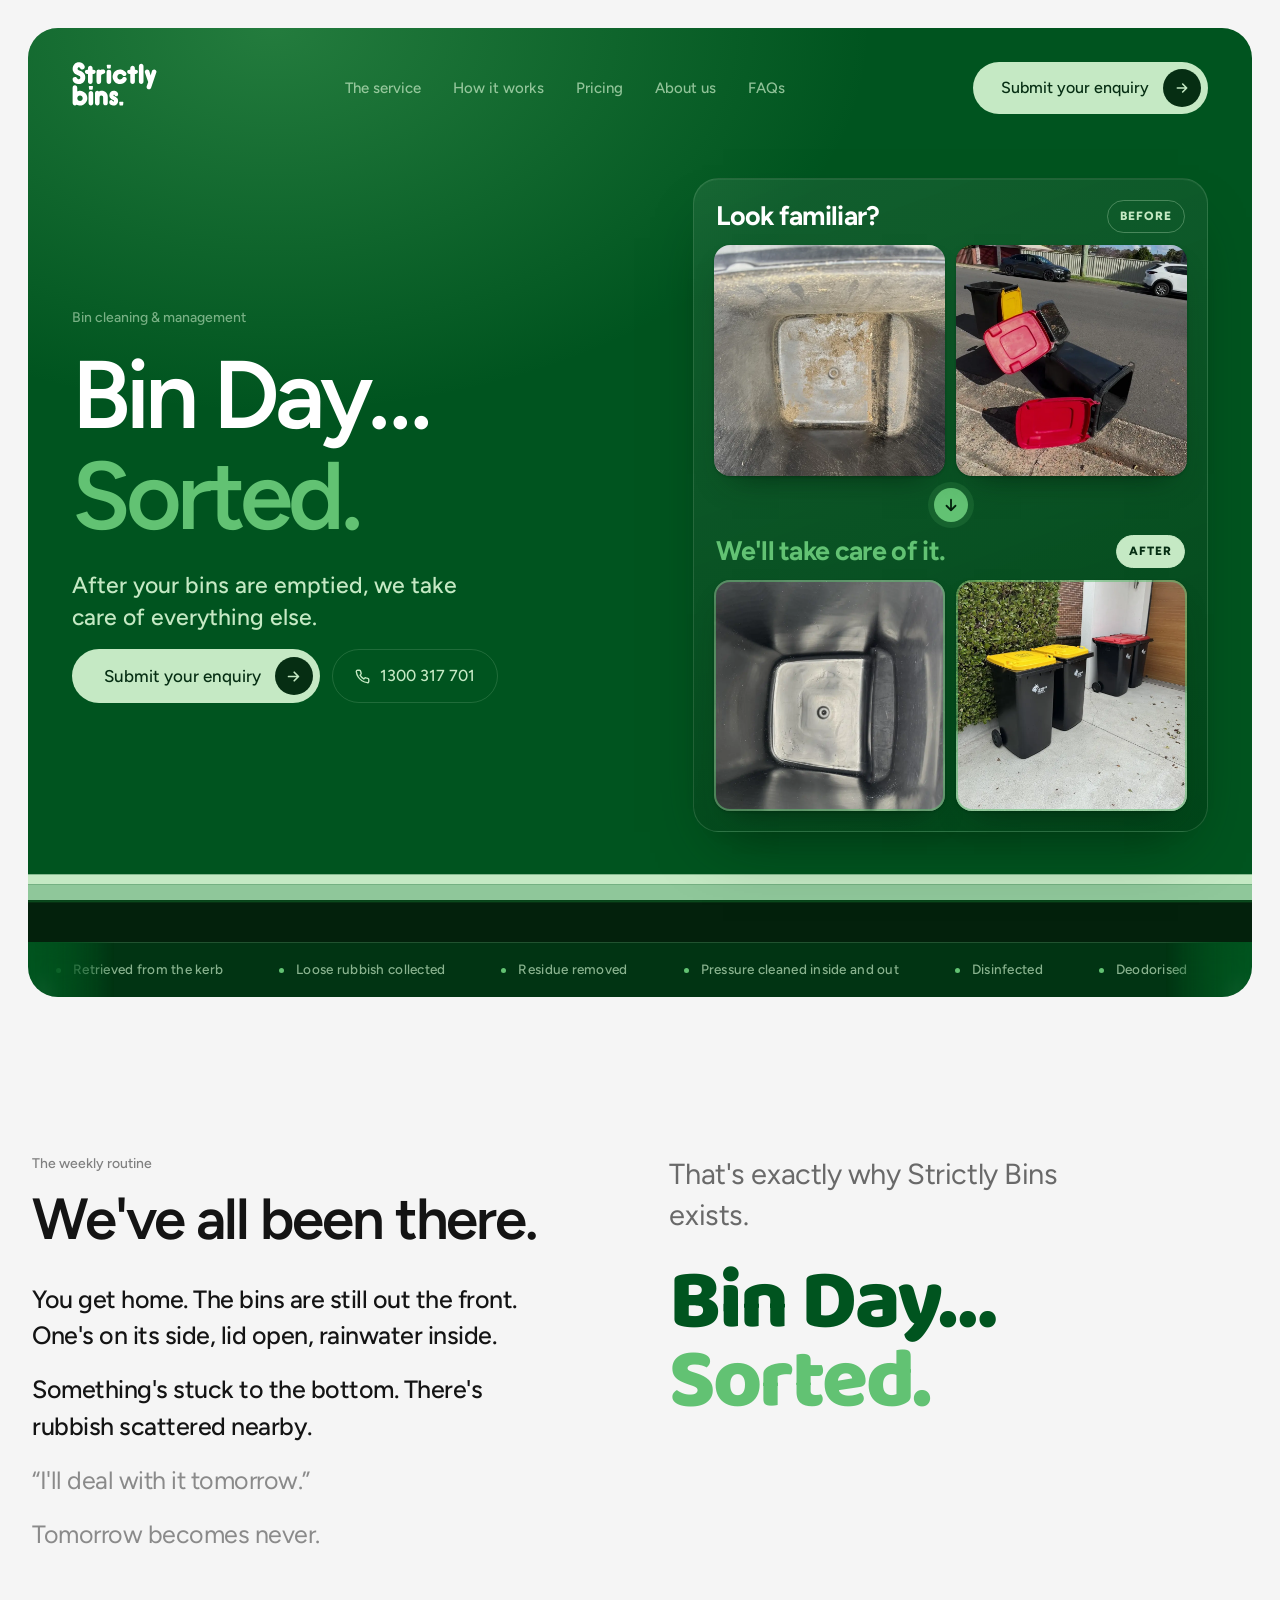
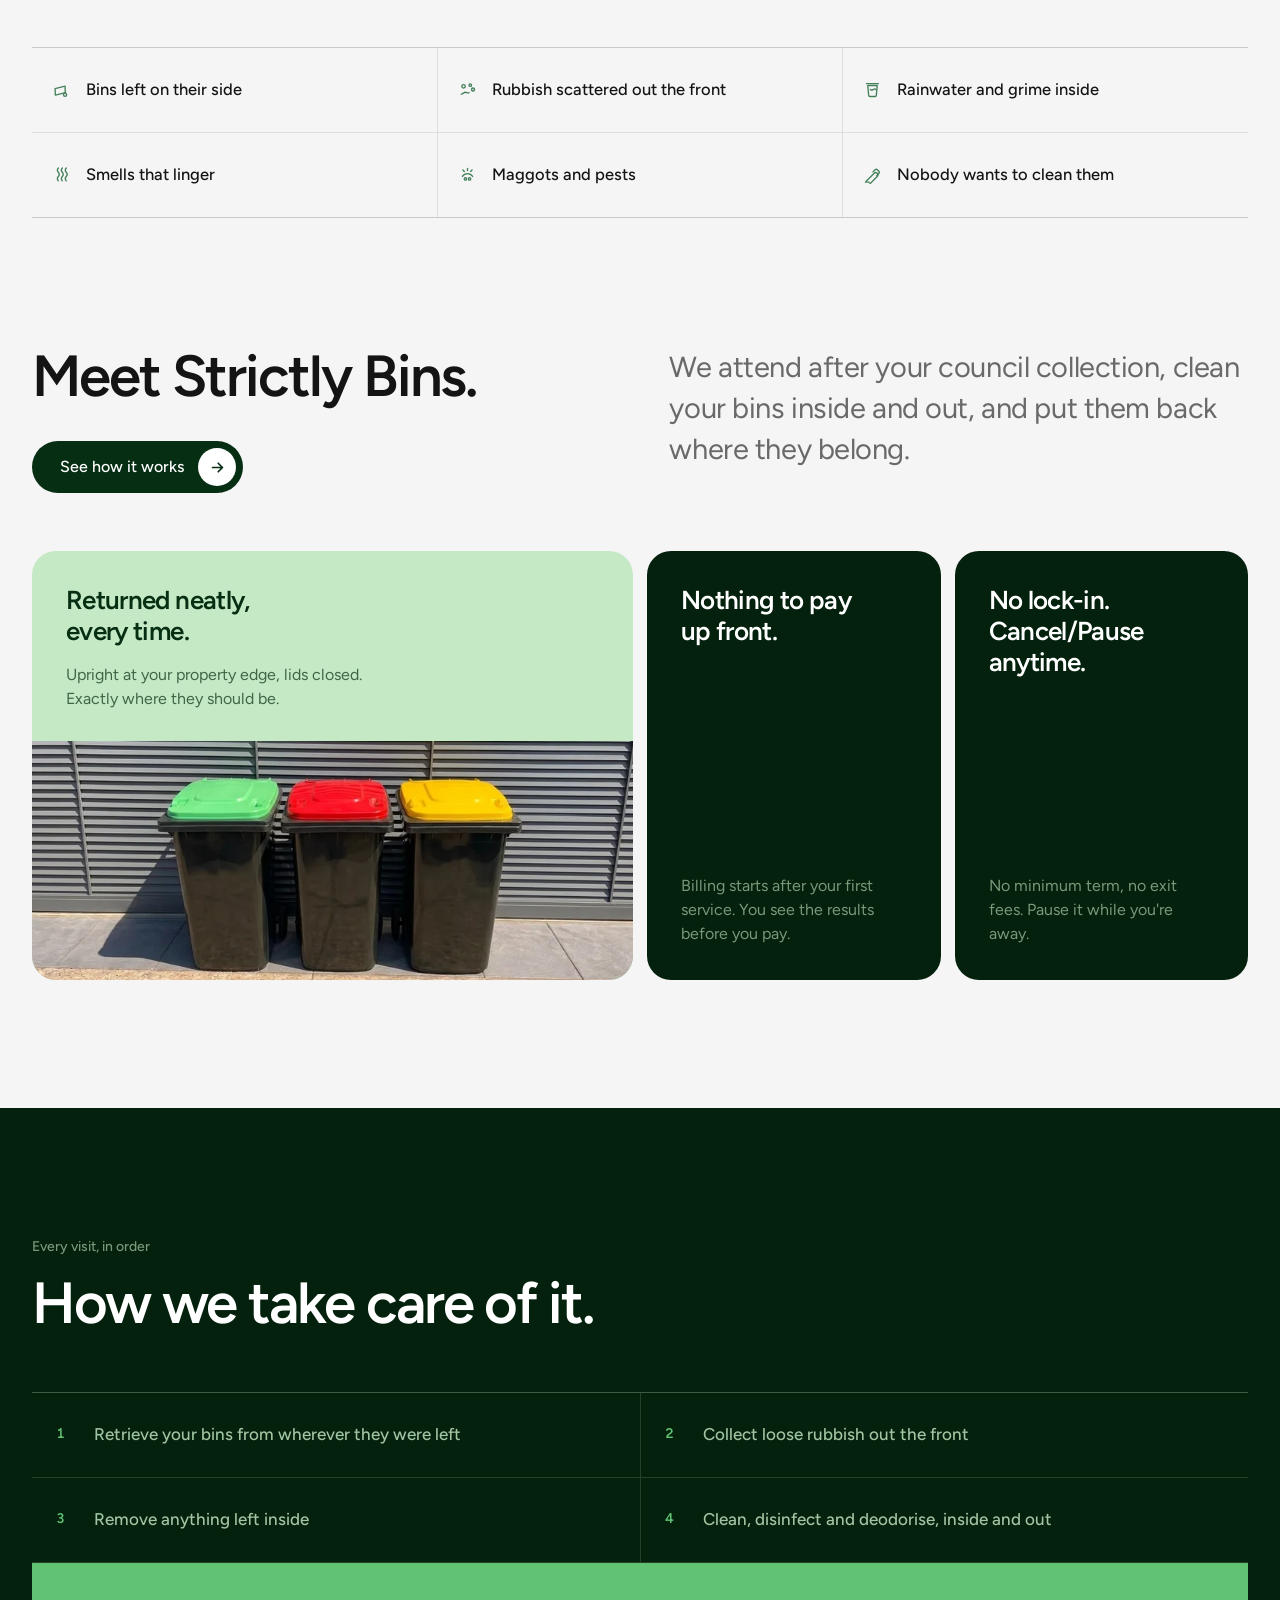
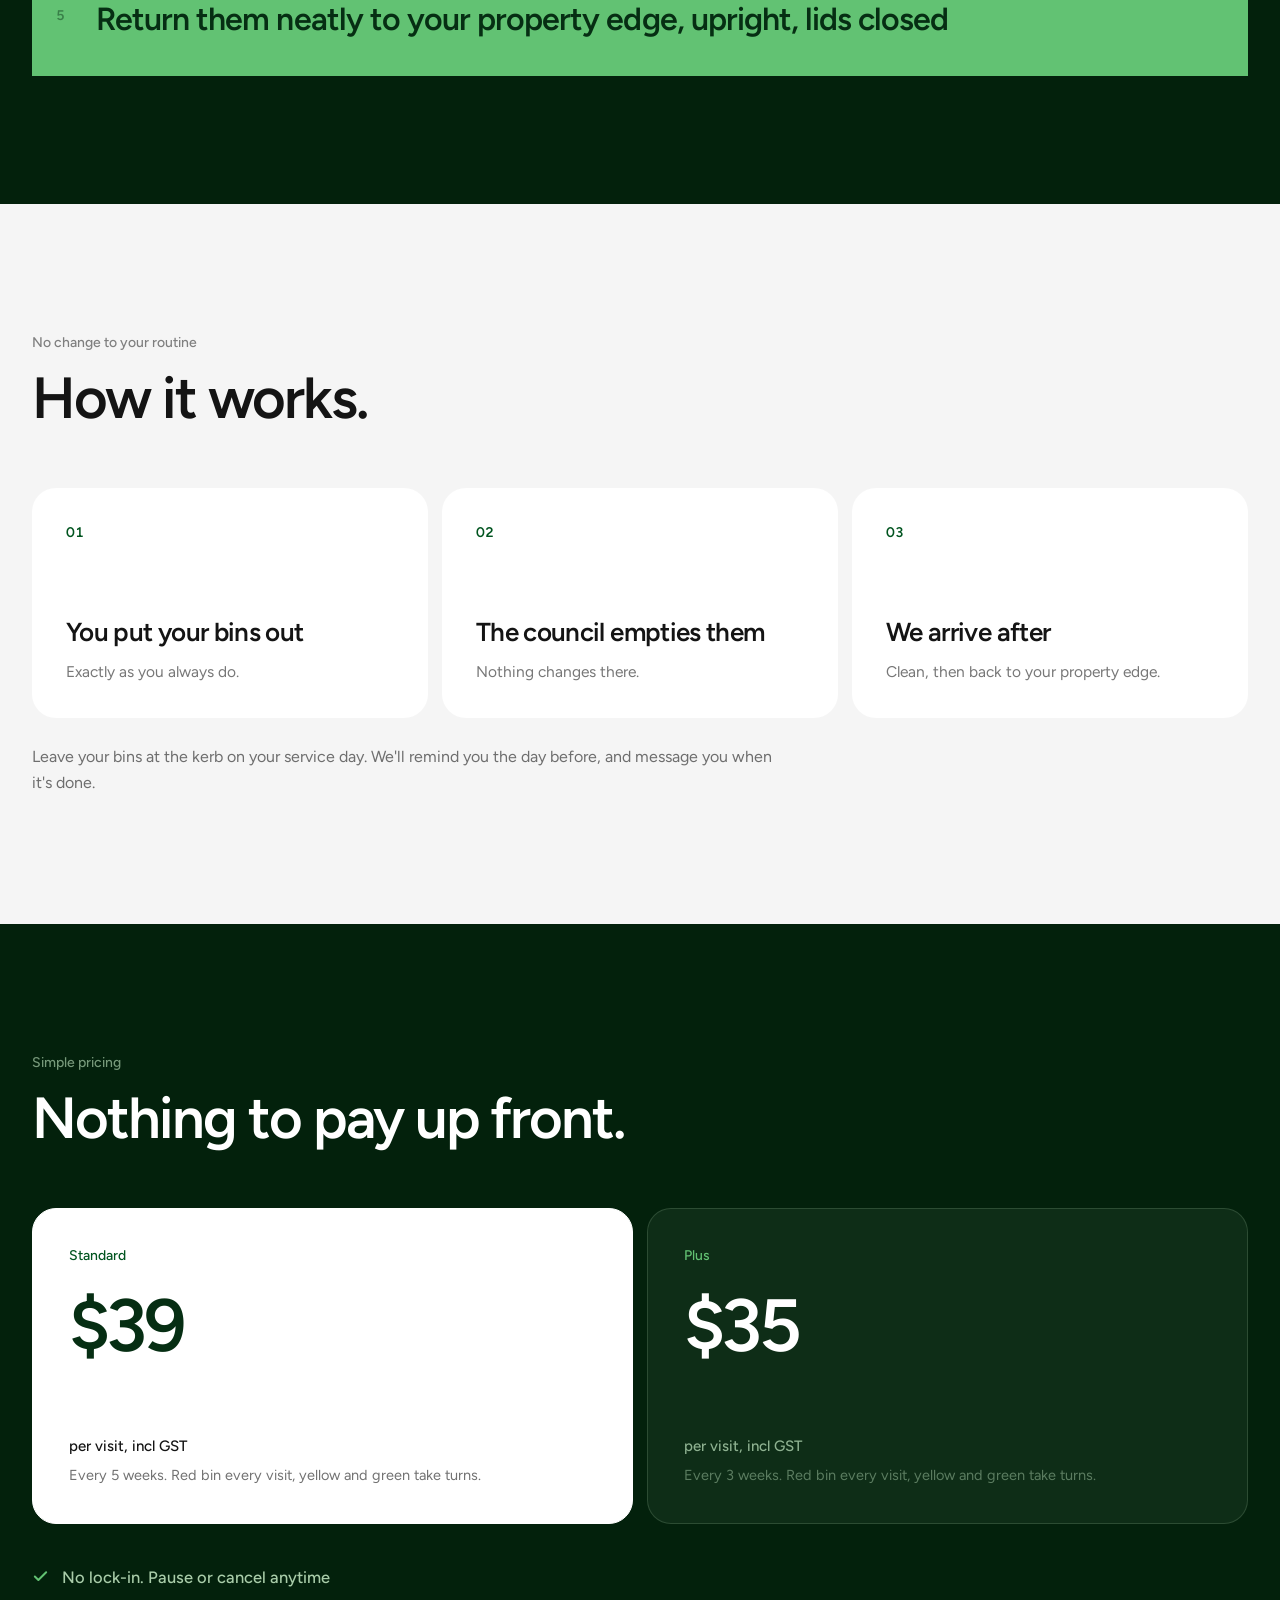
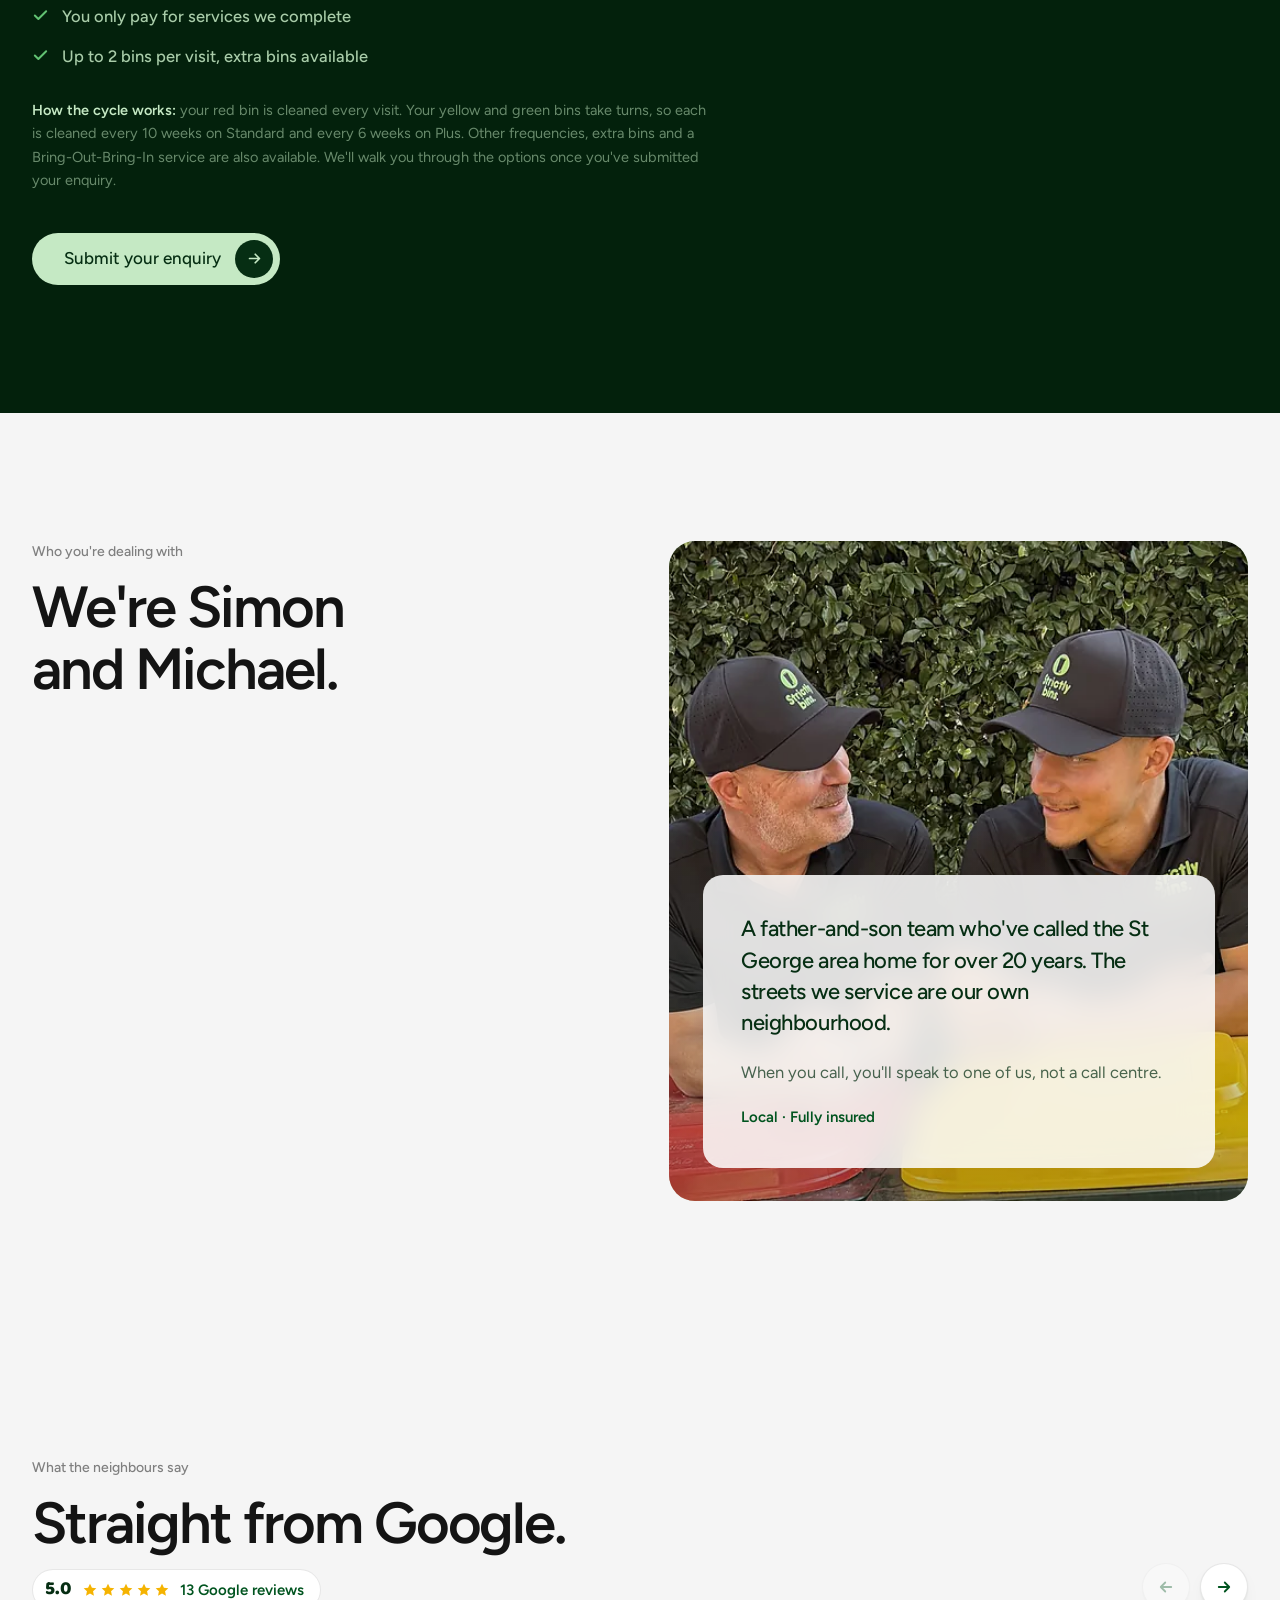
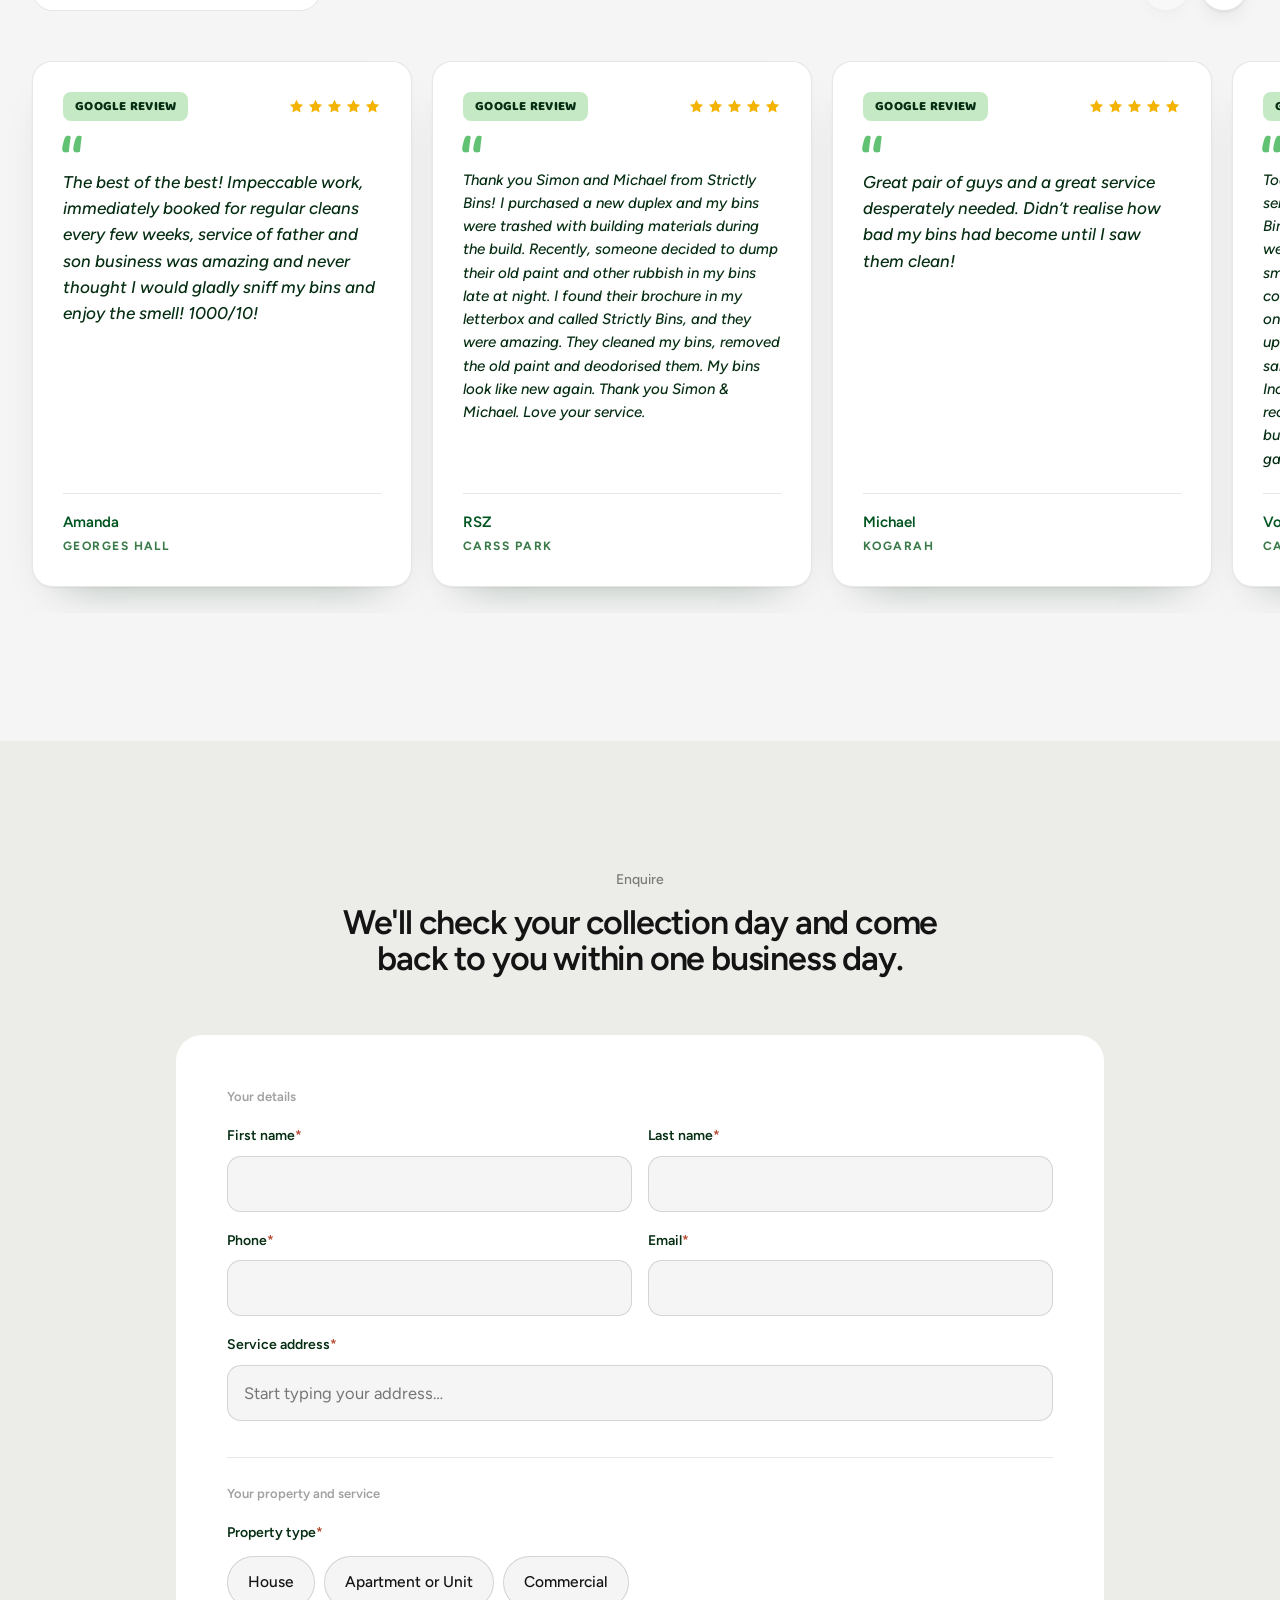
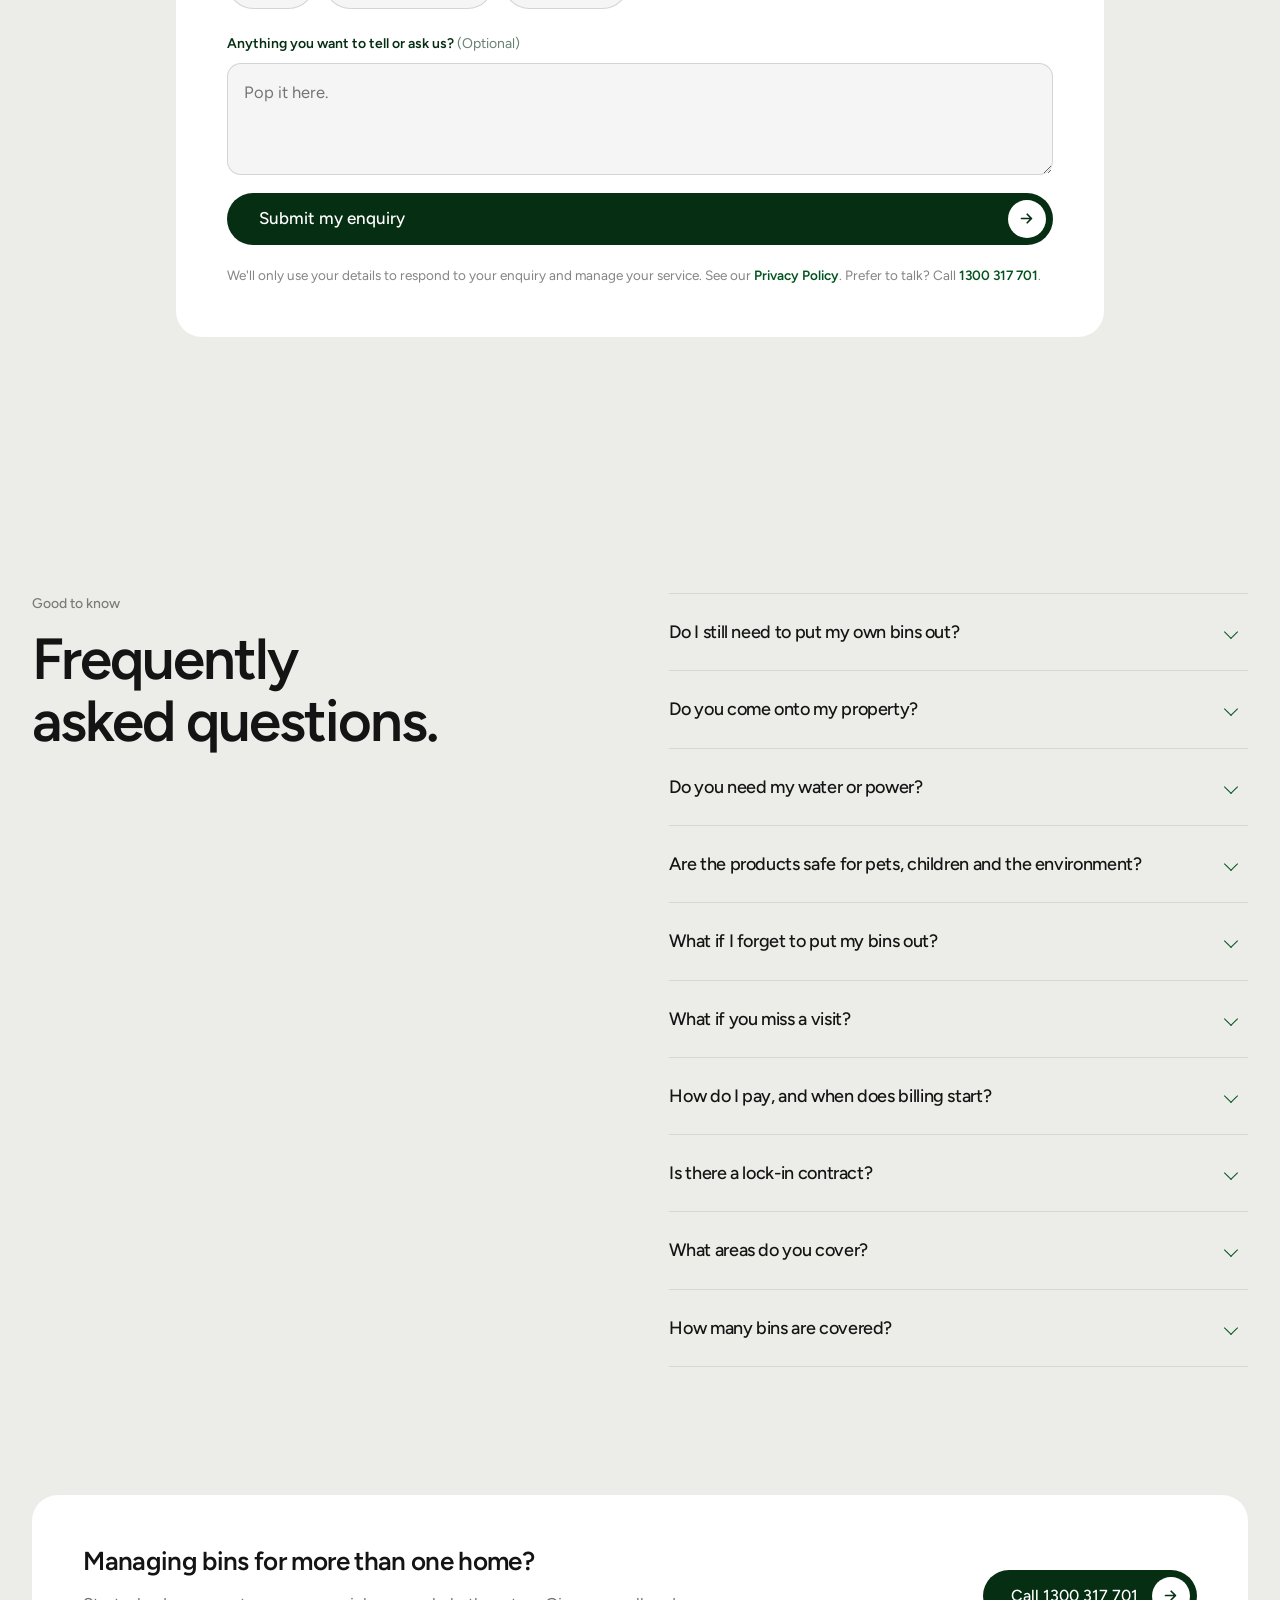
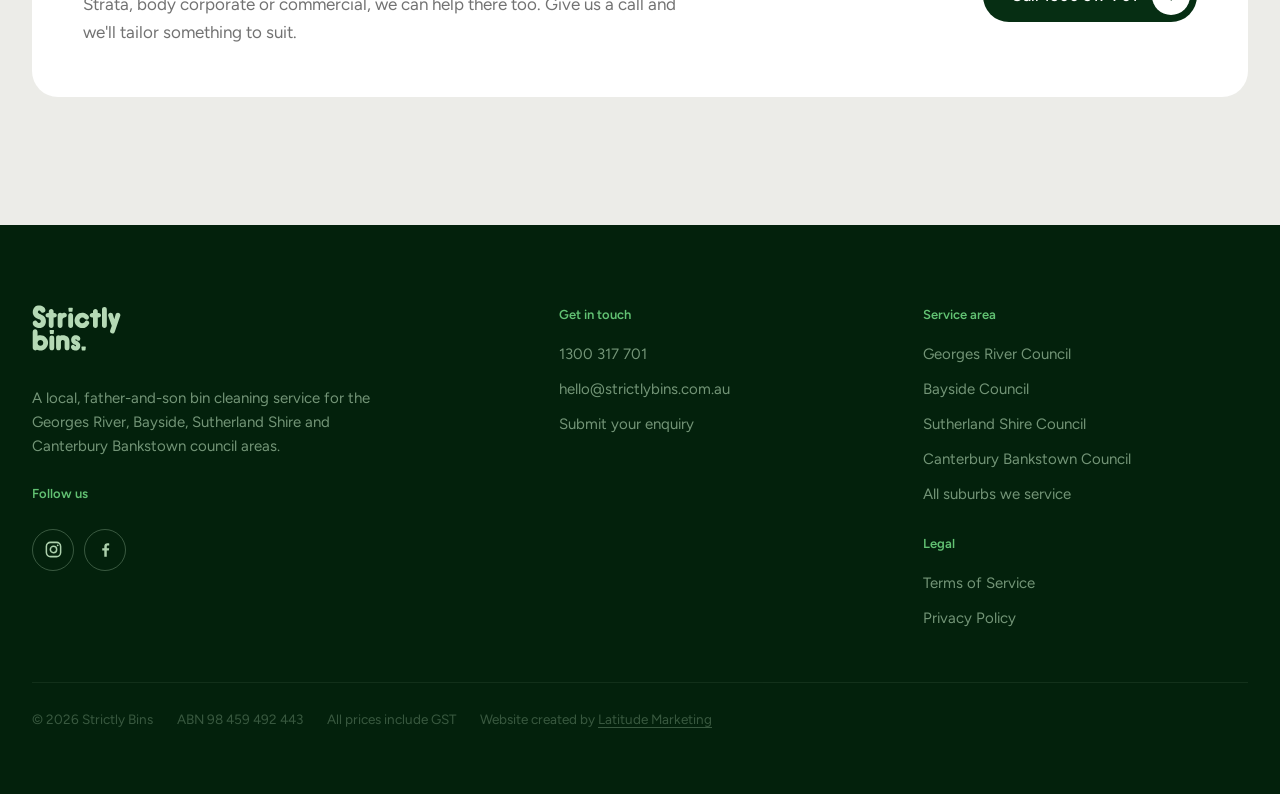
==== commit e0ed9fd0: "Reviews: add 5.0 from 13 Google reviews badge matching Google Business Profile Co-Authored-By: Claud" ====
--- a/index.html
+++ b/index.html
@@ -433,6 +433,12 @@
 /* ── reviews carousel ─────────────────────────────────────── */
 #reviews{background:var(--bg)}
 .rvHead{display:flex;justify-content:space-between;align-items:flex-end;gap:24px;margin-bottom:clamp(28px,3.6vw,44px)}
+.rvScore{display:inline-flex;align-items:center;gap:10px;margin-top:14px;padding:8px 16px 8px 12px;border:1px solid var(--line);border-radius:999px;background:#fff;color:var(--forest);font-weight:600;font-size:15px;text-decoration:none;transition:transform .25s cubic-bezier(.34,1.56,.64,1),border-color .2s}
+.rvScore b{font-family:var(--display);font-weight:800;font-size:19px;color:var(--deep);line-height:1}
+.rvScore .rvStars svg{width:16px;height:16px}
+.rvScore:hover{transform:translateY(-2px);border-color:var(--grass)}
+.rvScore:active{transform:scale(.97)}
+.rvScore:focus-visible{outline:2px solid var(--grass);outline-offset:3px}
 .rvNav{display:flex;gap:10px;flex:none}
 .rvBtn{width:48px;height:48px;border-radius:50%;border:1.5px solid var(--line);background:#fff;color:var(--forest);display:grid;place-items:center;cursor:pointer;
   box-shadow:0 1px 2px rgba(6,46,19,.06),0 10px 22px -14px rgba(6,46,19,.35);
@@ -768,6 +774,7 @@
       <div>
         <p class="eyebrow">What the neighbours say</p>
         <h2 id="reviewsHead">Straight from Google.</h2>
+        <a class="rvScore" href="https://www.google.com/maps/search/?api=1&amp;query=Strictly+Bins+Carss+Park" target="_blank" rel="noopener" aria-label="Rated 5.0 out of 5 from 13 Google reviews"><b>5.0</b><span class="rvStars" aria-hidden="true"><svg viewBox="0 0 24 24" aria-hidden="true"><path d="M12 2.6l2.9 6 6.6.8-4.9 4.6 1.3 6.5L12 17.3l-5.9 3.2 1.3-6.5L2.5 9.4l6.6-.8z"/></svg><svg viewBox="0 0 24 24" aria-hidden="true"><path d="M12 2.6l2.9 6 6.6.8-4.9 4.6 1.3 6.5L12 17.3l-5.9 3.2 1.3-6.5L2.5 9.4l6.6-.8z"/></svg><svg viewBox="0 0 24 24" aria-hidden="true"><path d="M12 2.6l2.9 6 6.6.8-4.9 4.6 1.3 6.5L12 17.3l-5.9 3.2 1.3-6.5L2.5 9.4l6.6-.8z"/></svg><svg viewBox="0 0 24 24" aria-hidden="true"><path d="M12 2.6l2.9 6 6.6.8-4.9 4.6 1.3 6.5L12 17.3l-5.9 3.2 1.3-6.5L2.5 9.4l6.6-.8z"/></svg><svg viewBox="0 0 24 24" aria-hidden="true"><path d="M12 2.6l2.9 6 6.6.8-4.9 4.6 1.3 6.5L12 17.3l-5.9 3.2 1.3-6.5L2.5 9.4l6.6-.8z"/></svg></span><span>13 Google reviews</span></a>
       </div>
       <div class="rvNav">
         <button class="rvBtn" type="button" data-dir="-1" aria-label="Previous reviews"><svg width="18" height="18" viewBox="0 0 24 24" fill="none" stroke="currentColor" stroke-width="2.4" stroke-linecap="round" stroke-linejoin="round"><path d="M19 12H5M11 6l-6 6 6 6"/></svg></button>
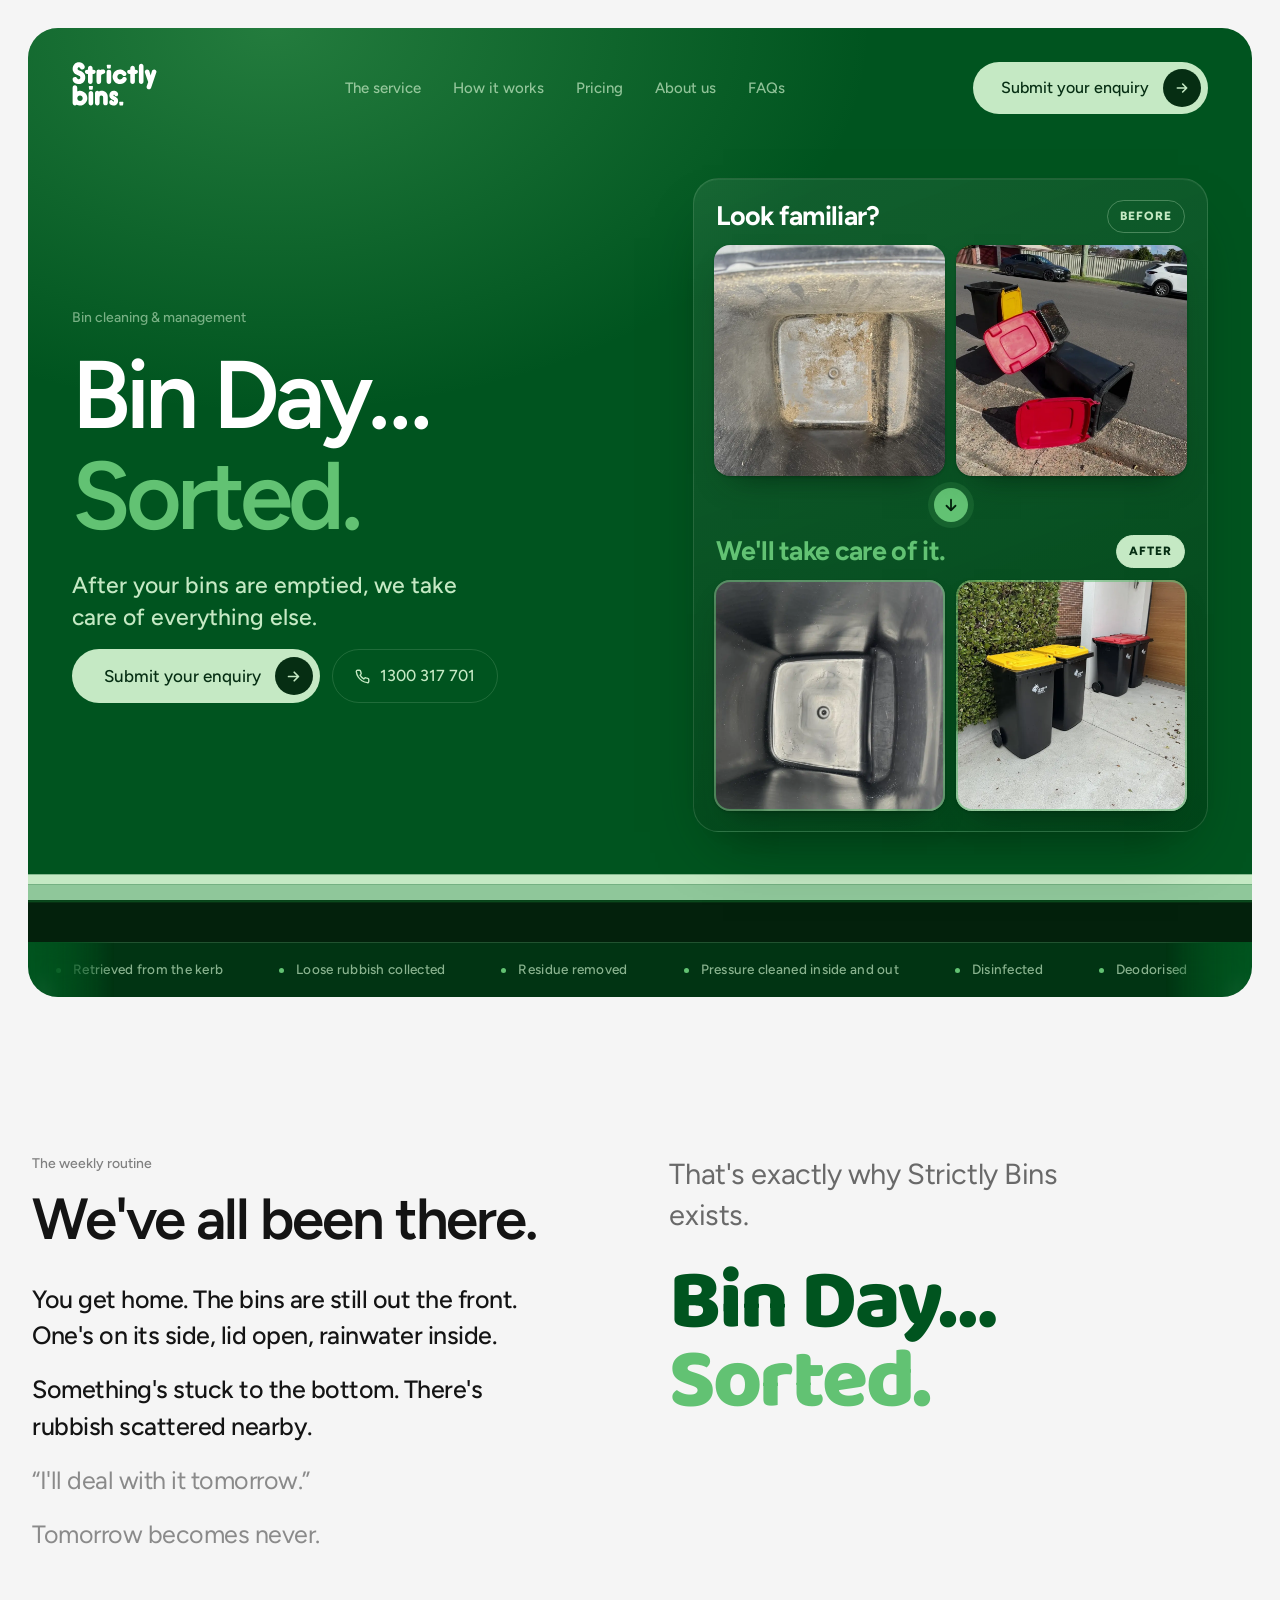
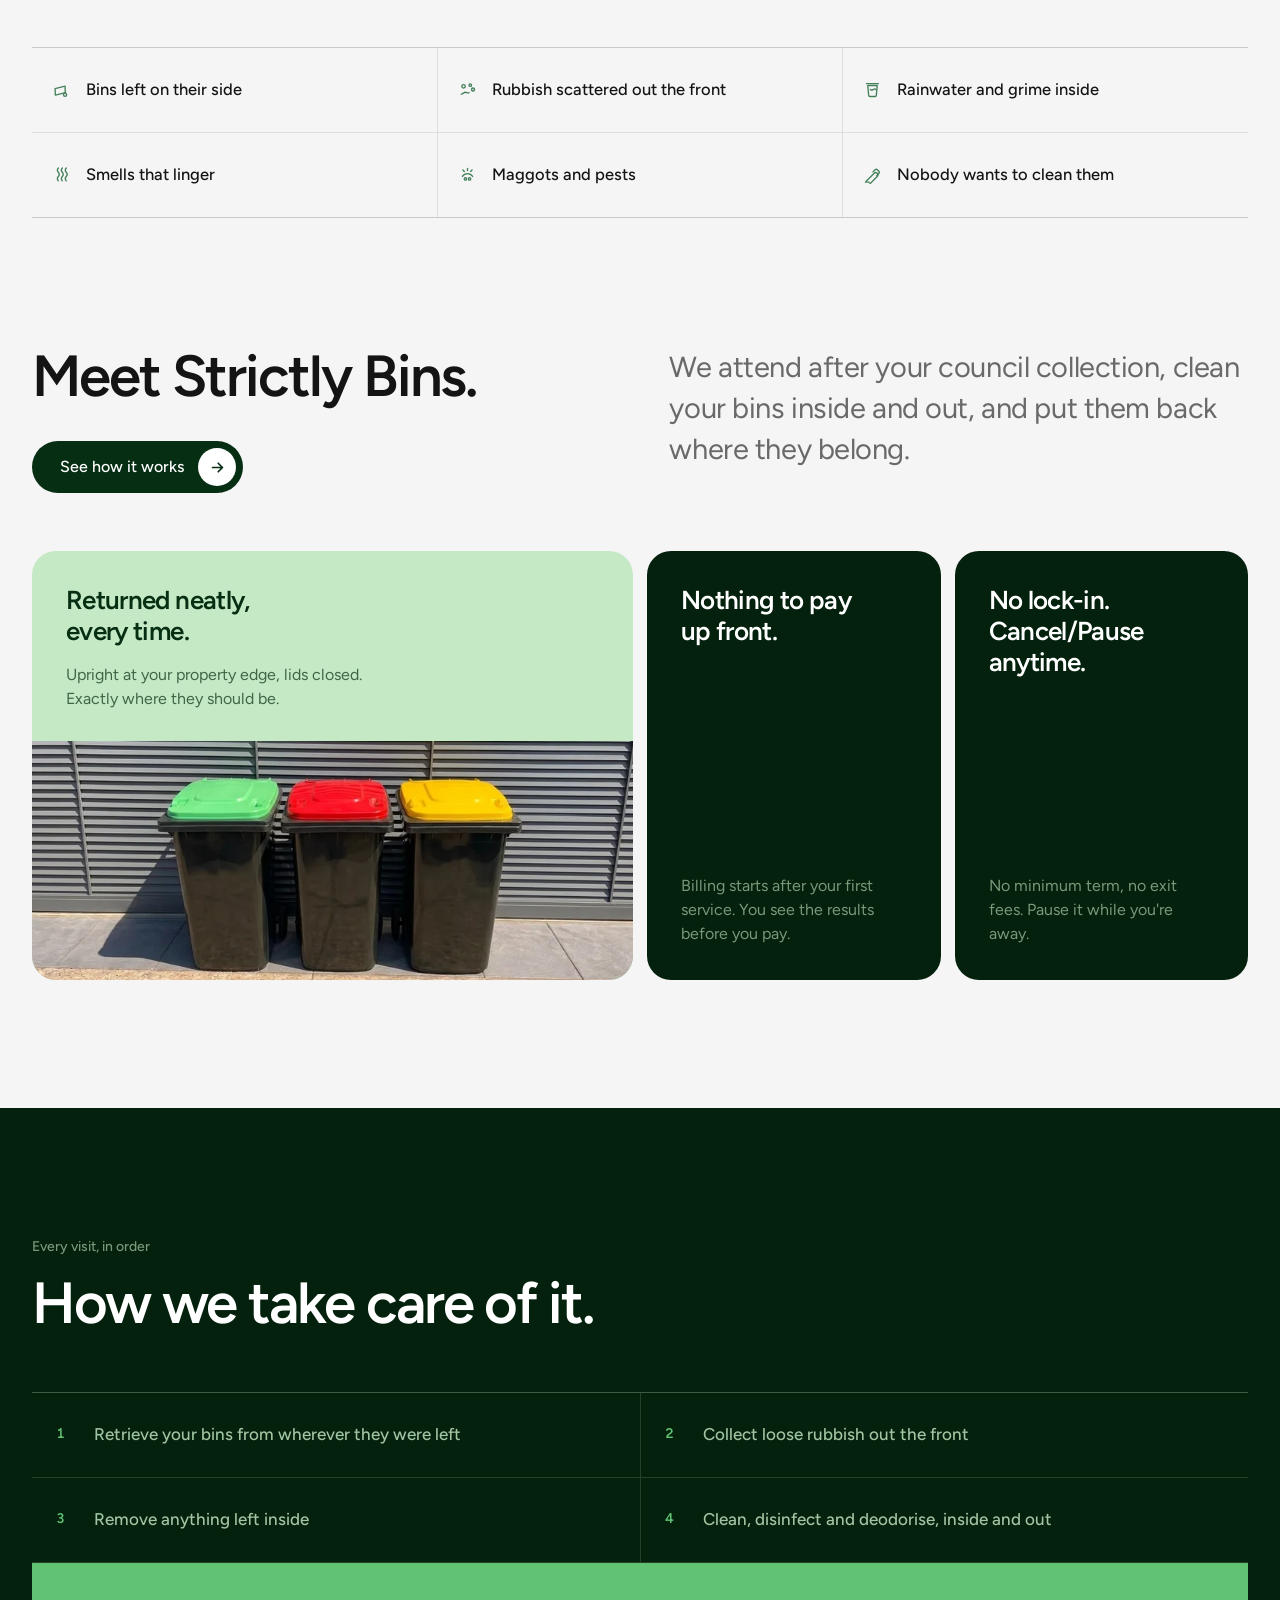
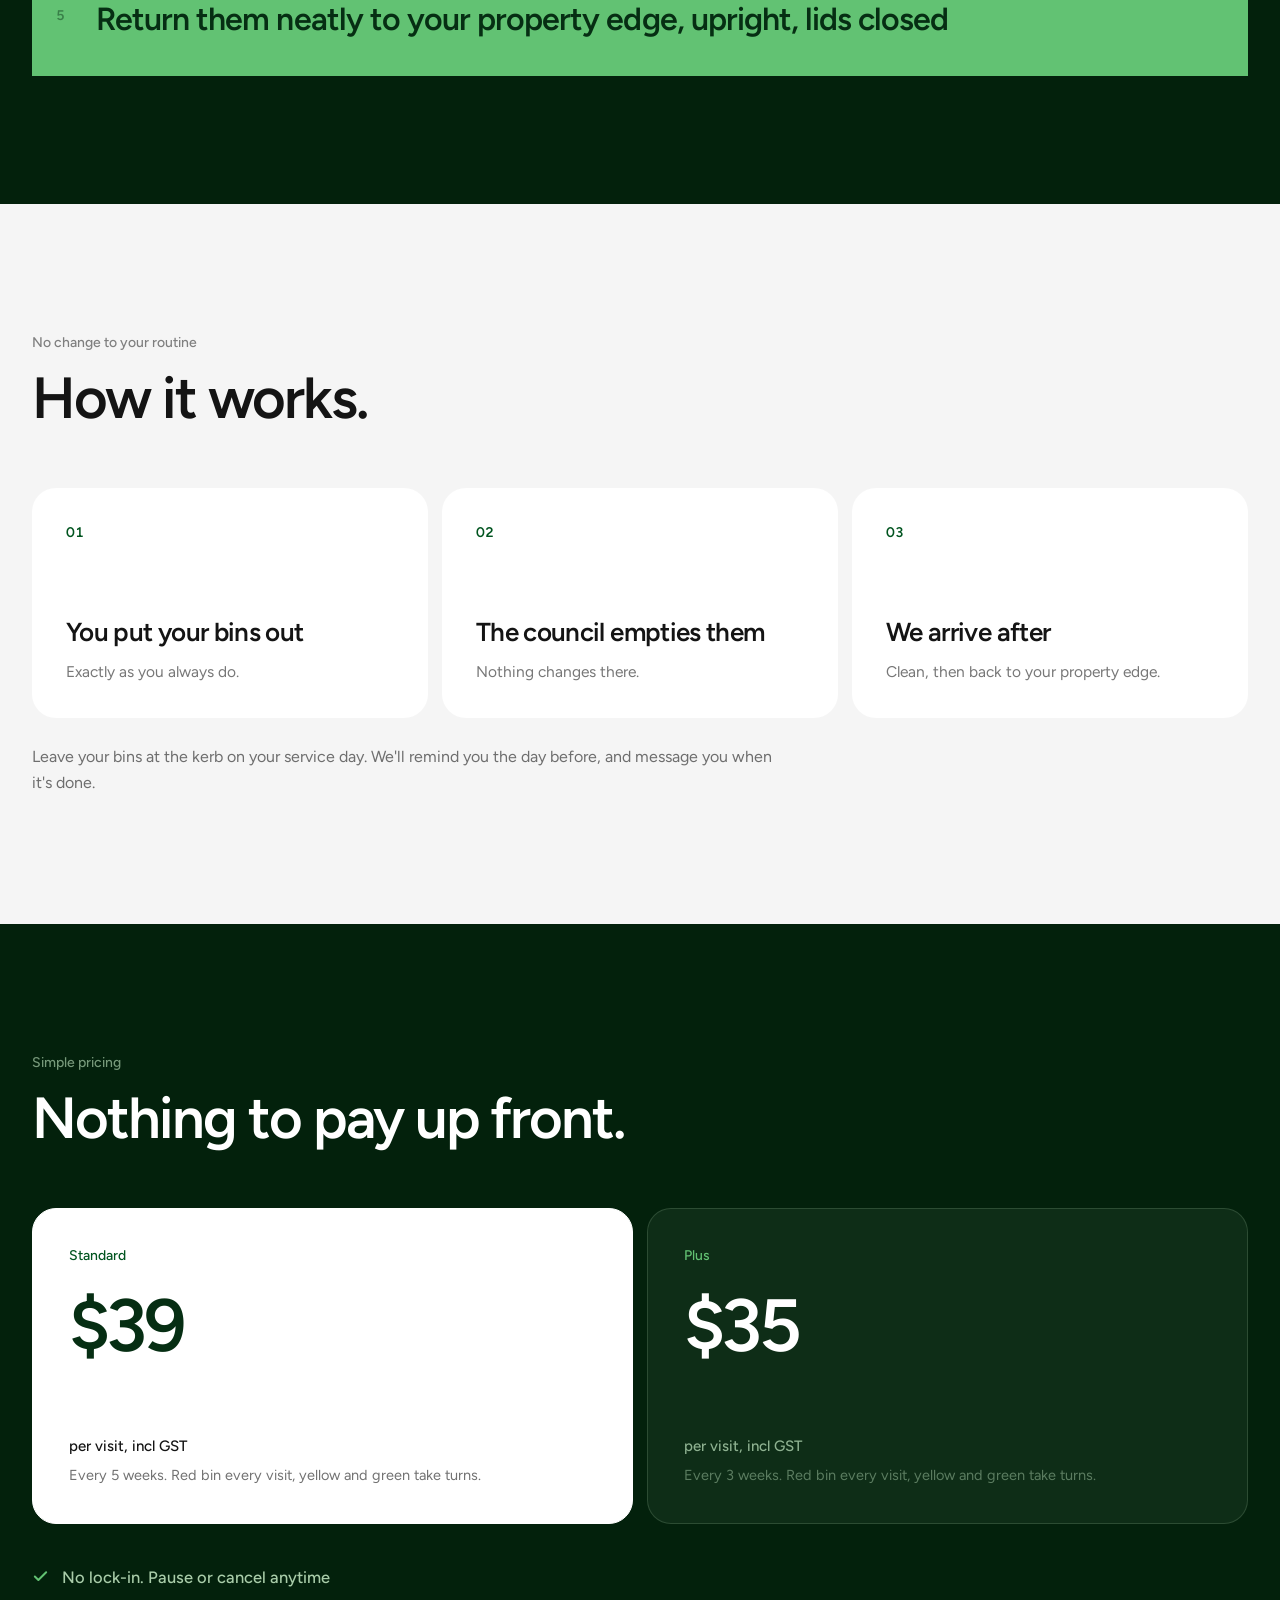
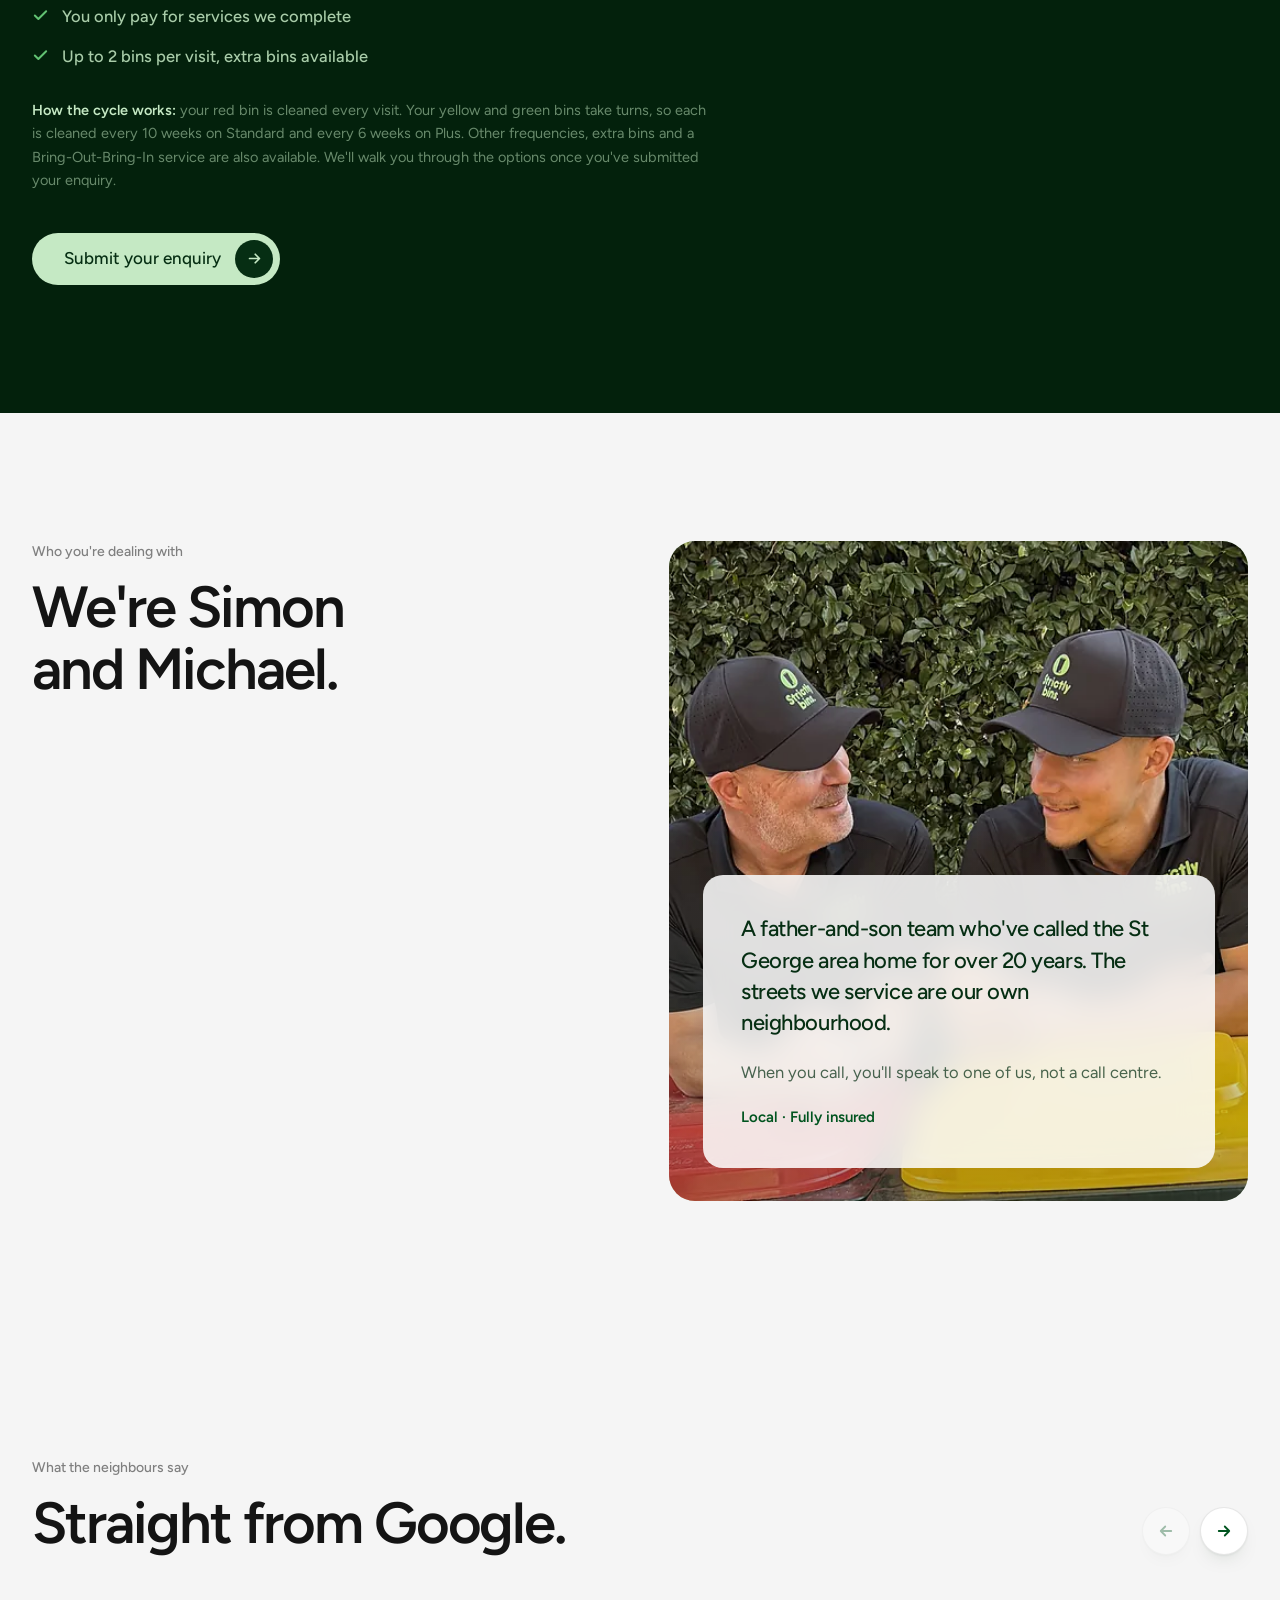
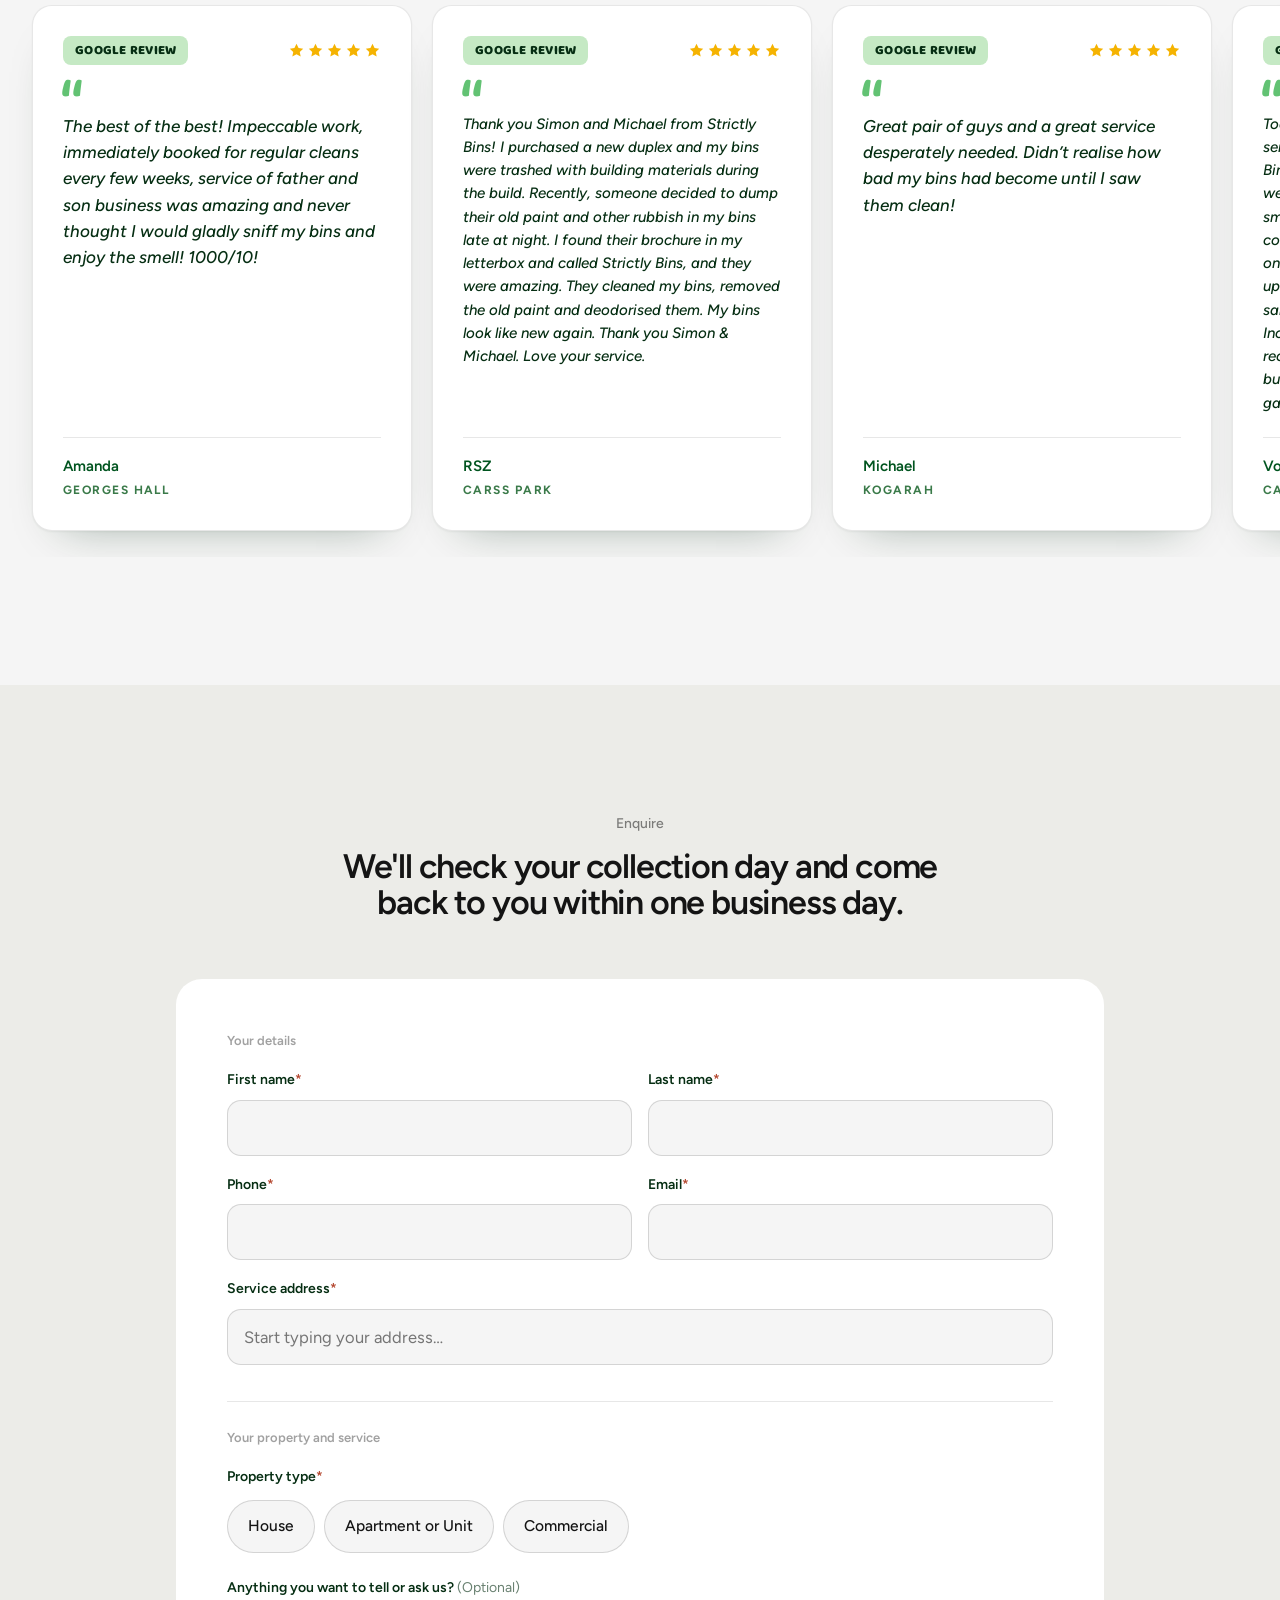
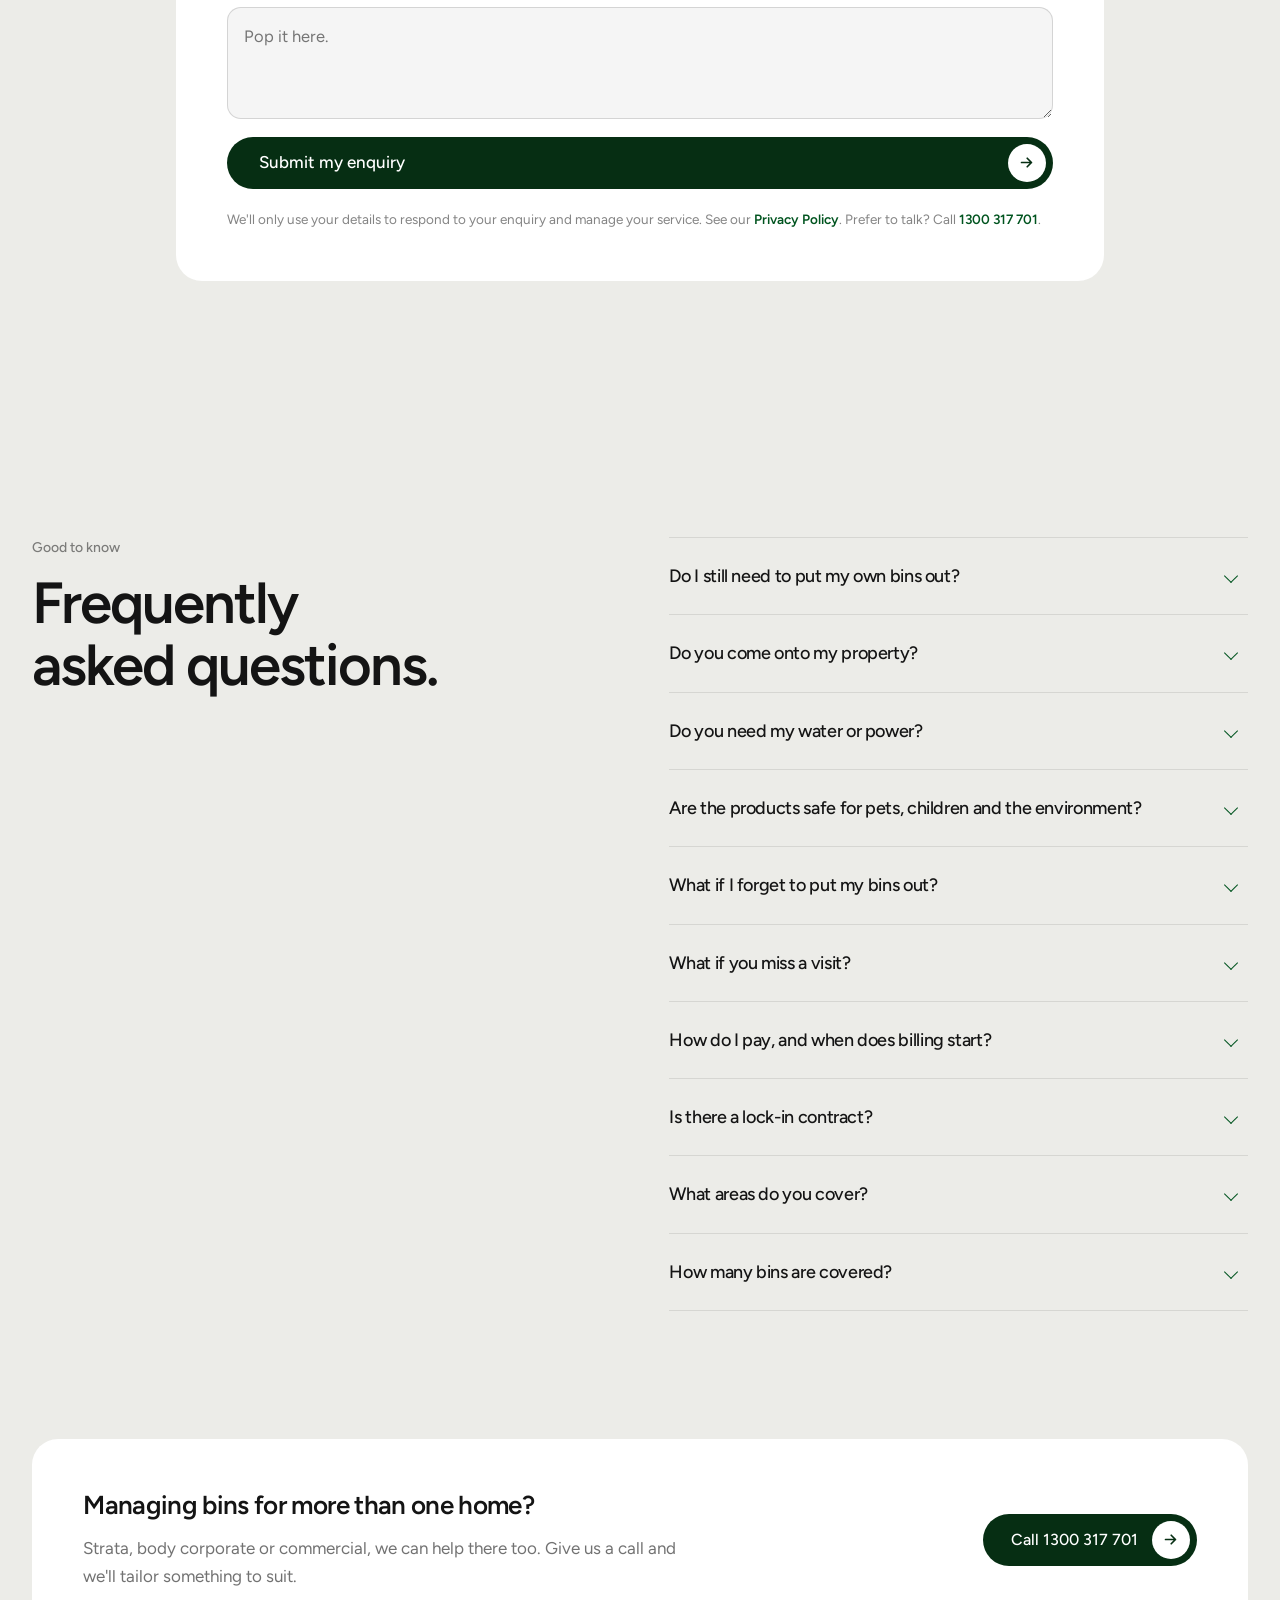
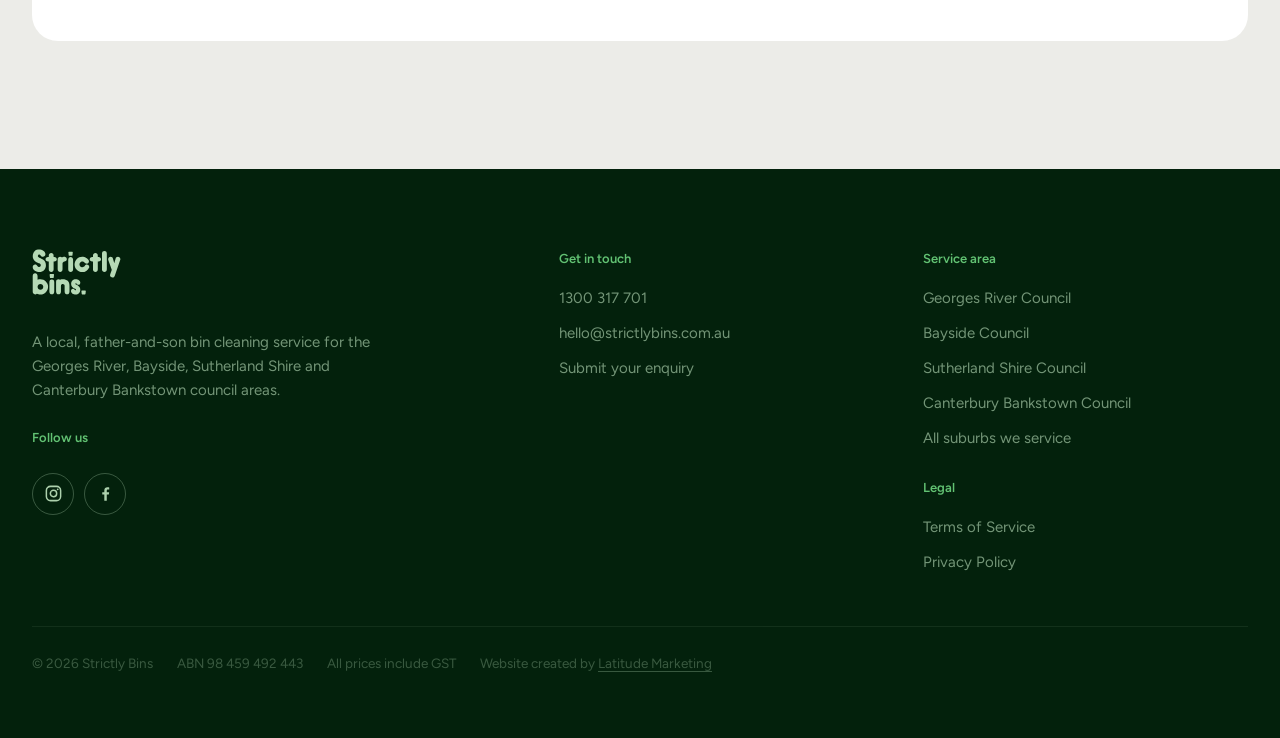
==== commit bdc5b5f6: "Add Google Search Console verification tag Co-Authored-By: Claude Opus 5.5 <noreply@anthropic.com> C" ====
--- a/index.html
+++ b/index.html
@@ -3,6 +3,7 @@
 <head>
 <meta charset="utf-8">
 <meta name="viewport" content="width=device-width, initial-scale=1, viewport-fit=cover">
+<meta name="google-site-verification" content="bQkxa4DmKHb5q84DSJFLBsPBw2beopBMHhsGcB3T1UA" />
 <!-- Google Analytics 4 -->
 <script async src="https://www.googletagmanager.com/gtag/js?id=G-F606RMGPF4"></script>
 <script>
@@ -433,12 +434,6 @@
 /* ── reviews carousel ─────────────────────────────────────── */
 #reviews{background:var(--bg)}
 .rvHead{display:flex;justify-content:space-between;align-items:flex-end;gap:24px;margin-bottom:clamp(28px,3.6vw,44px)}
-.rvScore{display:inline-flex;align-items:center;gap:10px;margin-top:14px;padding:8px 16px 8px 12px;border:1px solid var(--line);border-radius:999px;background:#fff;color:var(--forest);font-weight:600;font-size:15px;text-decoration:none;transition:transform .25s cubic-bezier(.34,1.56,.64,1),border-color .2s}
-.rvScore b{font-family:var(--display);font-weight:800;font-size:19px;color:var(--deep);line-height:1}
-.rvScore .rvStars svg{width:16px;height:16px}
-.rvScore:hover{transform:translateY(-2px);border-color:var(--grass)}
-.rvScore:active{transform:scale(.97)}
-.rvScore:focus-visible{outline:2px solid var(--grass);outline-offset:3px}
 .rvNav{display:flex;gap:10px;flex:none}
 .rvBtn{width:48px;height:48px;border-radius:50%;border:1.5px solid var(--line);background:#fff;color:var(--forest);display:grid;place-items:center;cursor:pointer;
   box-shadow:0 1px 2px rgba(6,46,19,.06),0 10px 22px -14px rgba(6,46,19,.35);
@@ -774,7 +769,6 @@
       <div>
         <p class="eyebrow">What the neighbours say</p>
         <h2 id="reviewsHead">Straight from Google.</h2>
-        <a class="rvScore" href="https://www.google.com/maps/search/?api=1&amp;query=Strictly+Bins+Carss+Park" target="_blank" rel="noopener" aria-label="Rated 5.0 out of 5 from 13 Google reviews"><b>5.0</b><span class="rvStars" aria-hidden="true"><svg viewBox="0 0 24 24" aria-hidden="true"><path d="M12 2.6l2.9 6 6.6.8-4.9 4.6 1.3 6.5L12 17.3l-5.9 3.2 1.3-6.5L2.5 9.4l6.6-.8z"/></svg><svg viewBox="0 0 24 24" aria-hidden="true"><path d="M12 2.6l2.9 6 6.6.8-4.9 4.6 1.3 6.5L12 17.3l-5.9 3.2 1.3-6.5L2.5 9.4l6.6-.8z"/></svg><svg viewBox="0 0 24 24" aria-hidden="true"><path d="M12 2.6l2.9 6 6.6.8-4.9 4.6 1.3 6.5L12 17.3l-5.9 3.2 1.3-6.5L2.5 9.4l6.6-.8z"/></svg><svg viewBox="0 0 24 24" aria-hidden="true"><path d="M12 2.6l2.9 6 6.6.8-4.9 4.6 1.3 6.5L12 17.3l-5.9 3.2 1.3-6.5L2.5 9.4l6.6-.8z"/></svg><svg viewBox="0 0 24 24" aria-hidden="true"><path d="M12 2.6l2.9 6 6.6.8-4.9 4.6 1.3 6.5L12 17.3l-5.9 3.2 1.3-6.5L2.5 9.4l6.6-.8z"/></svg></span><span>13 Google reviews</span></a>
       </div>
       <div class="rvNav">
         <button class="rvBtn" type="button" data-dir="-1" aria-label="Previous reviews"><svg width="18" height="18" viewBox="0 0 24 24" fill="none" stroke="currentColor" stroke-width="2.4" stroke-linecap="round" stroke-linejoin="round"><path d="M19 12H5M11 6l-6 6 6 6"/></svg></button>
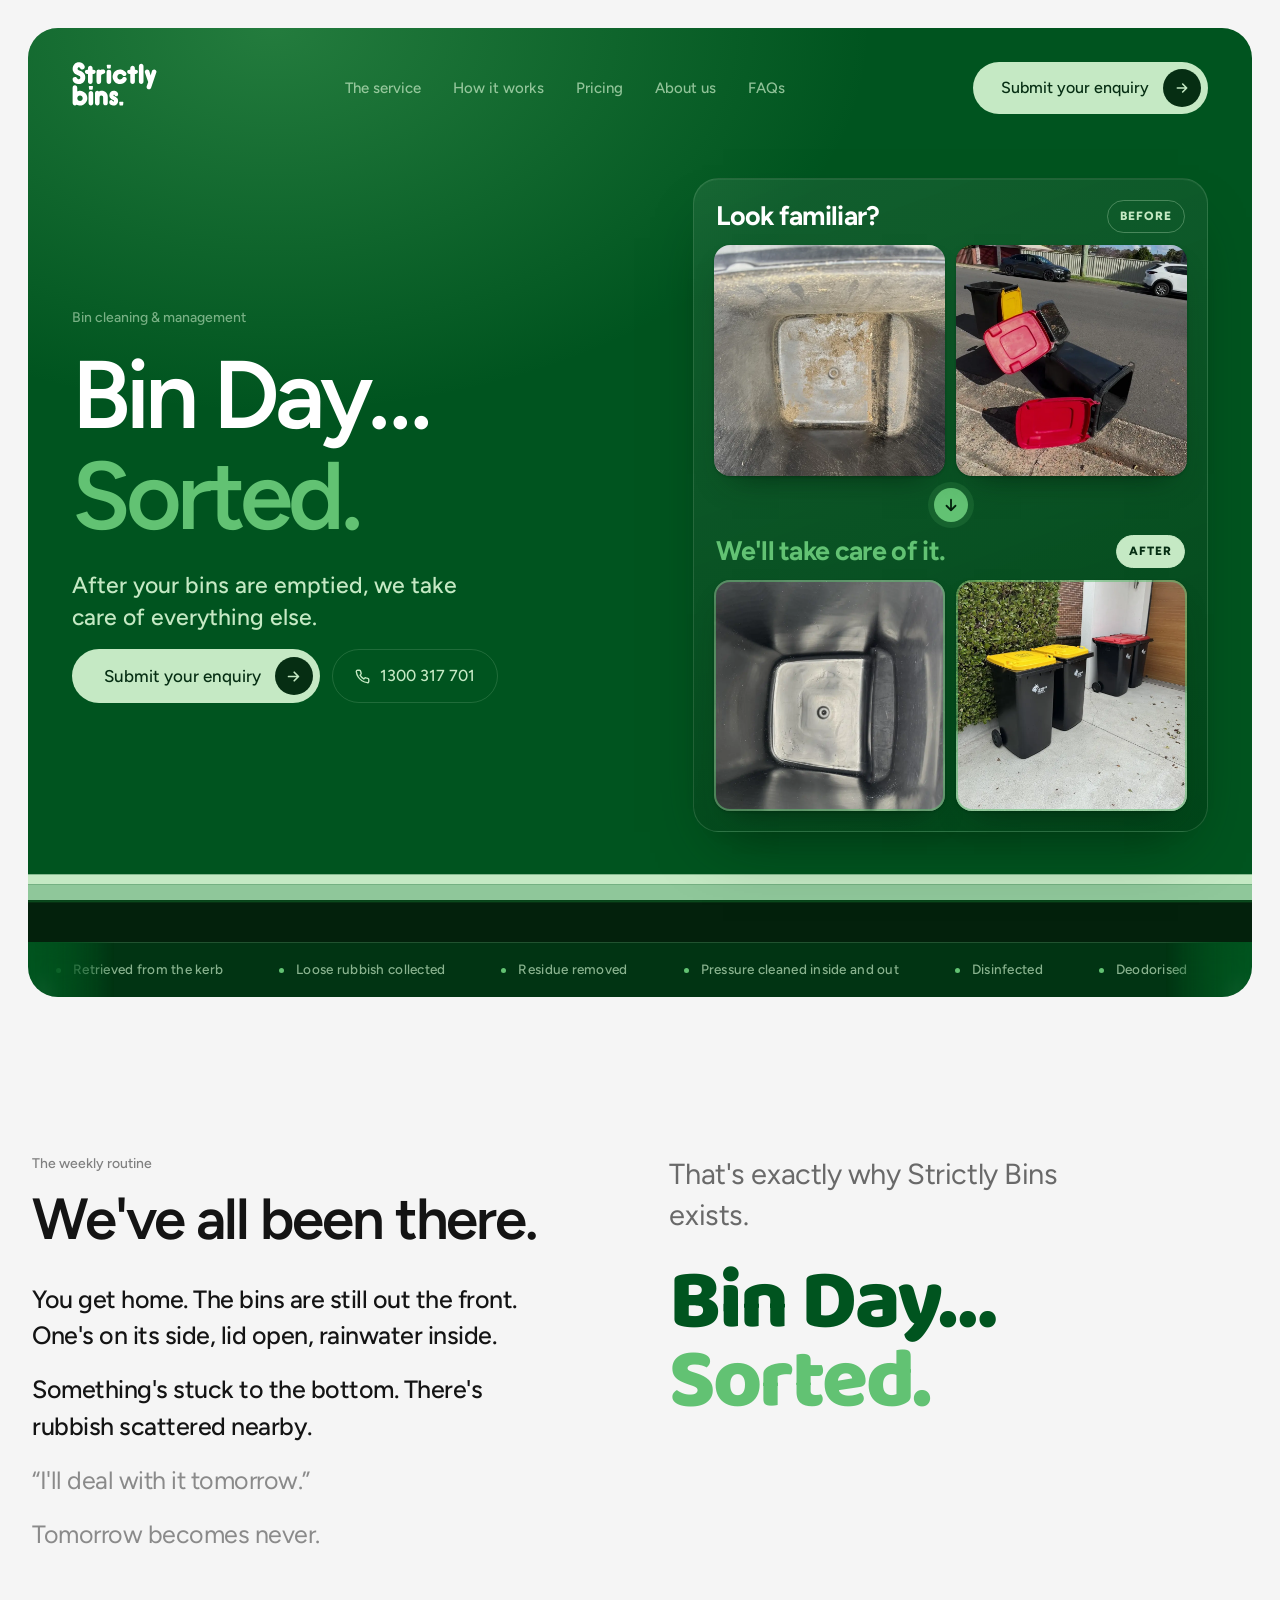
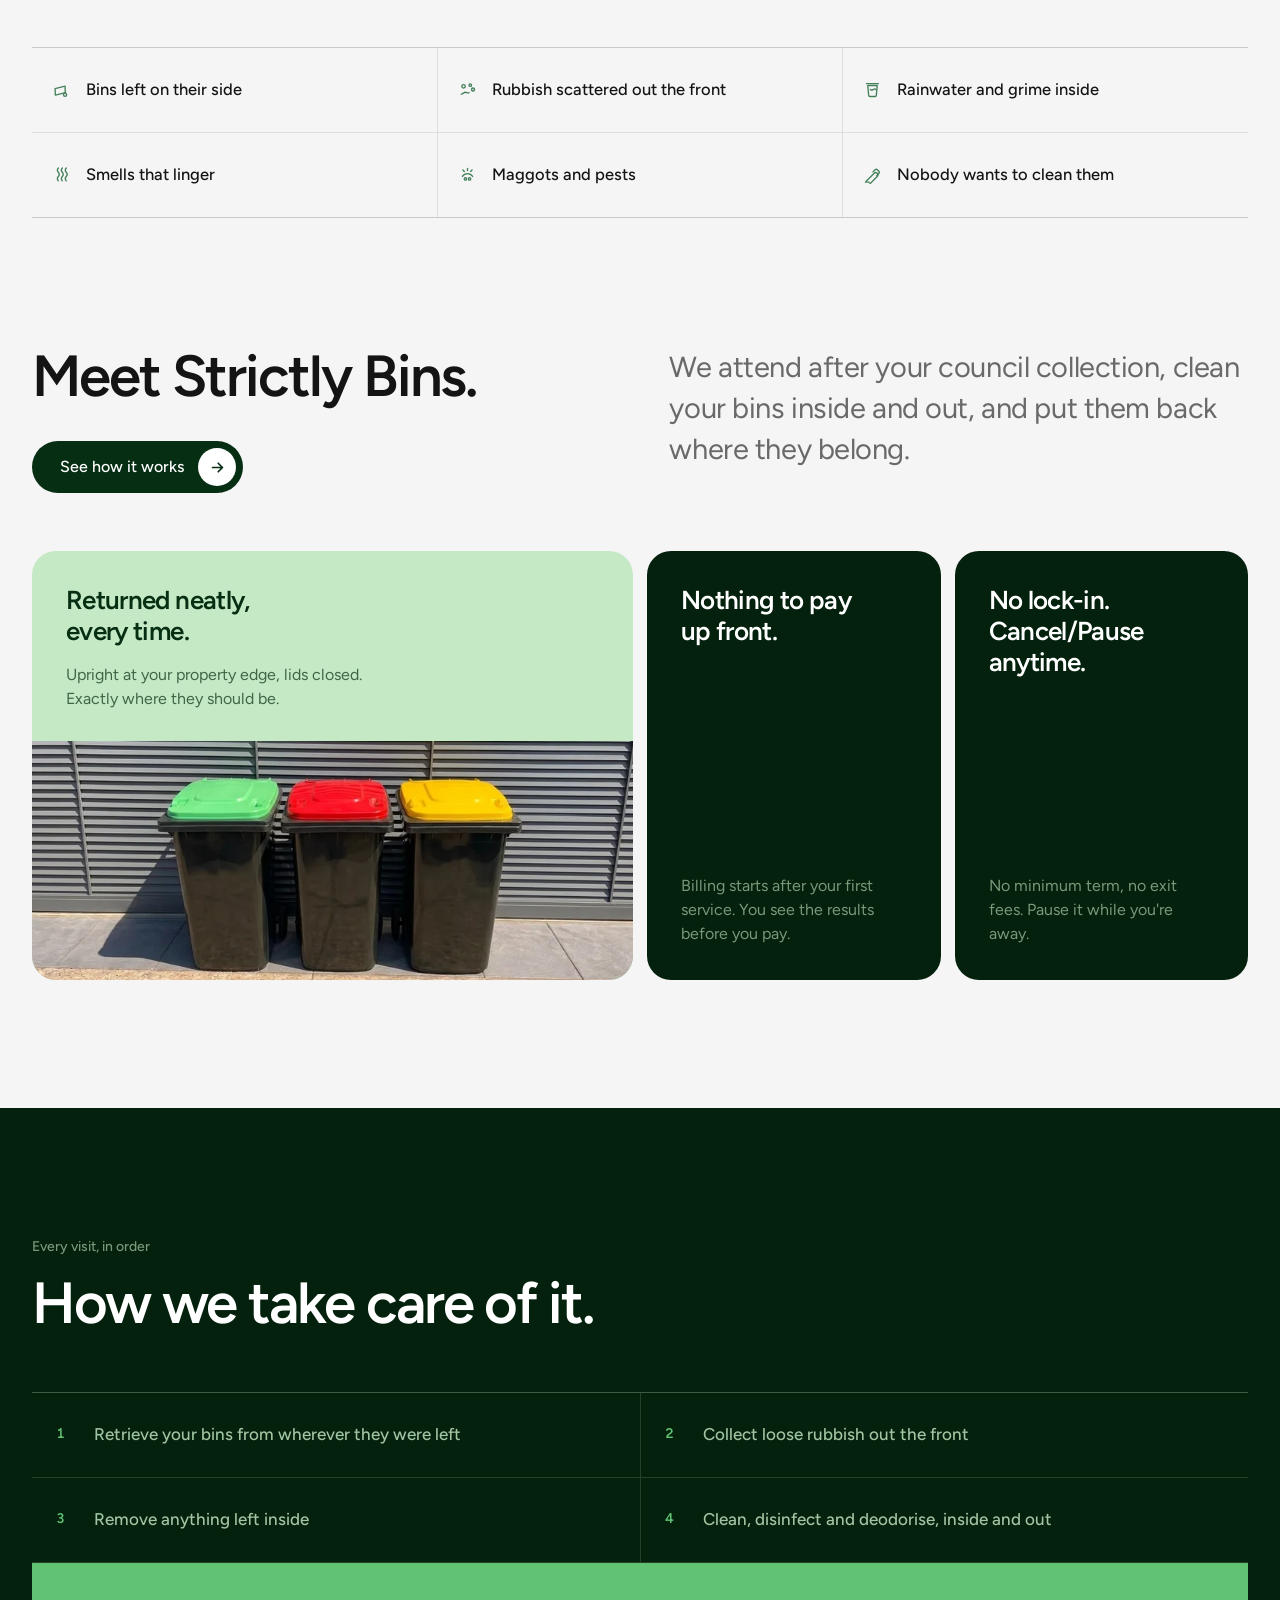
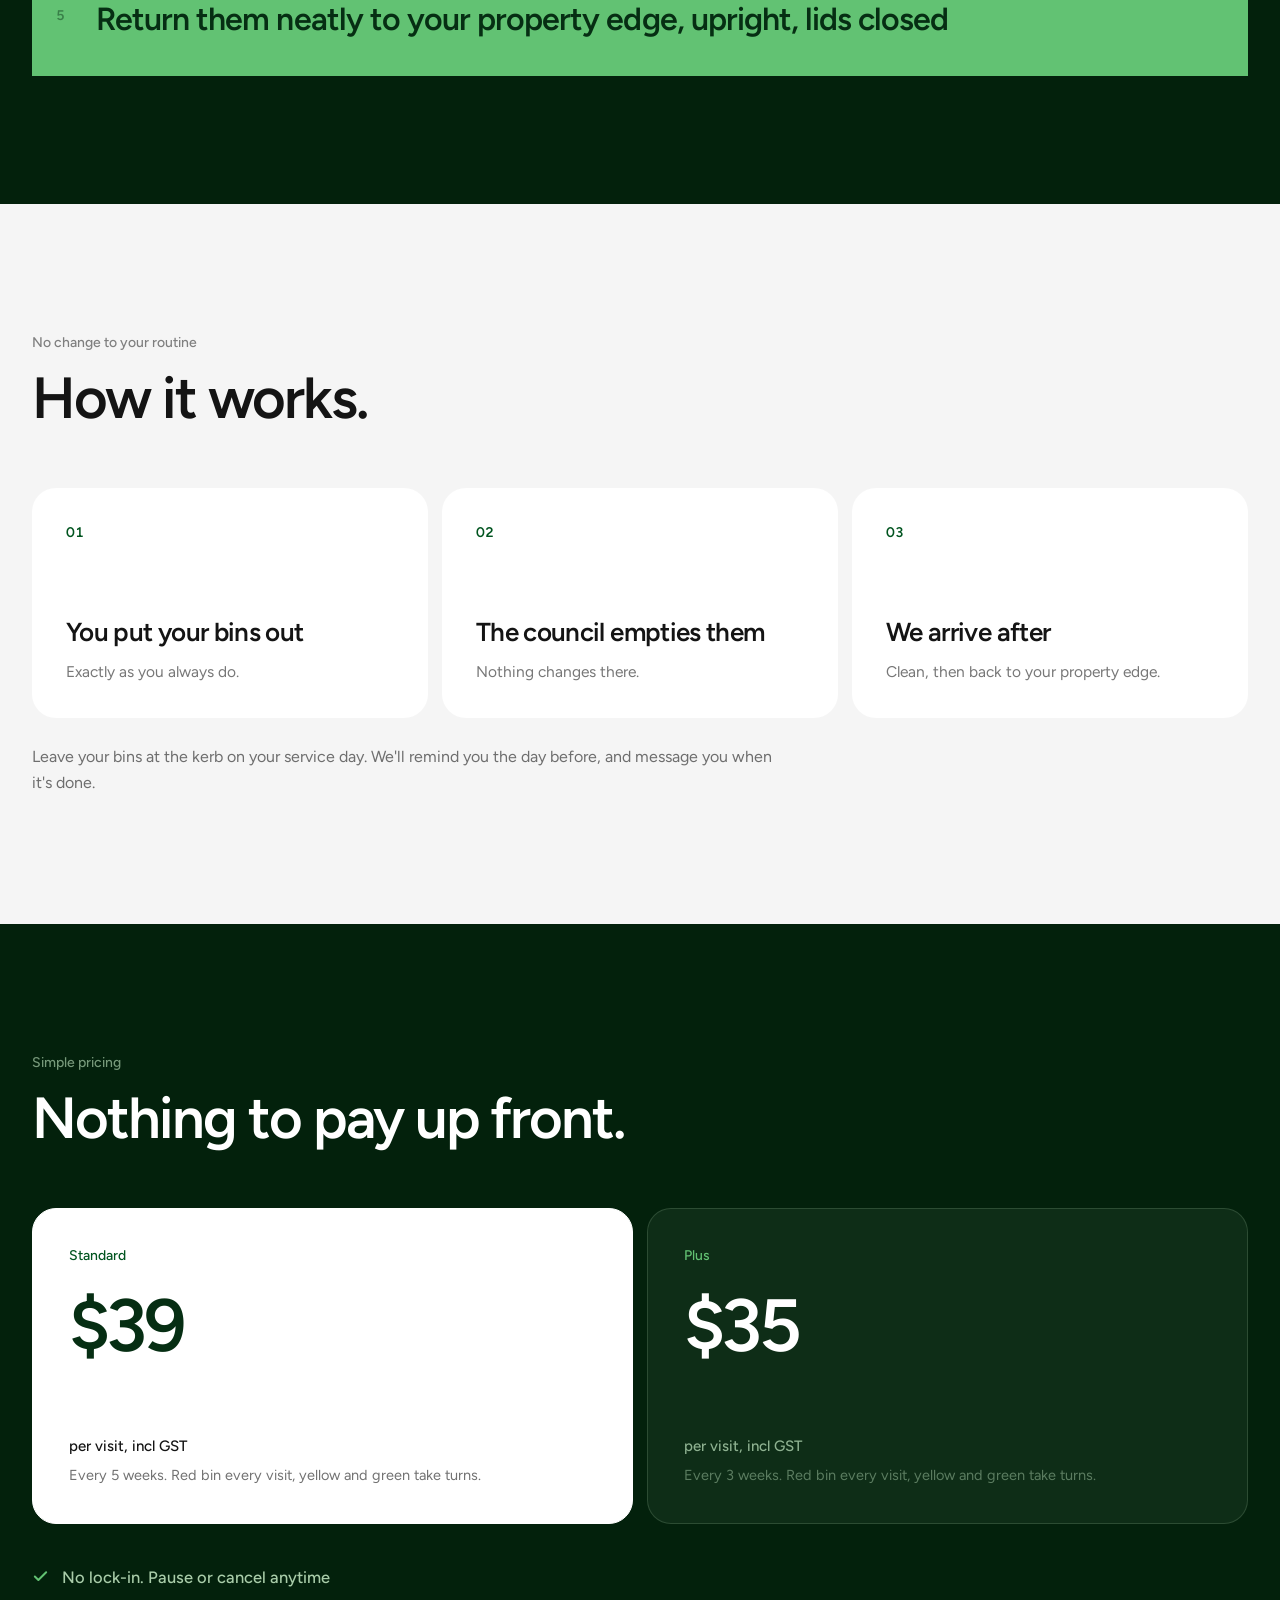
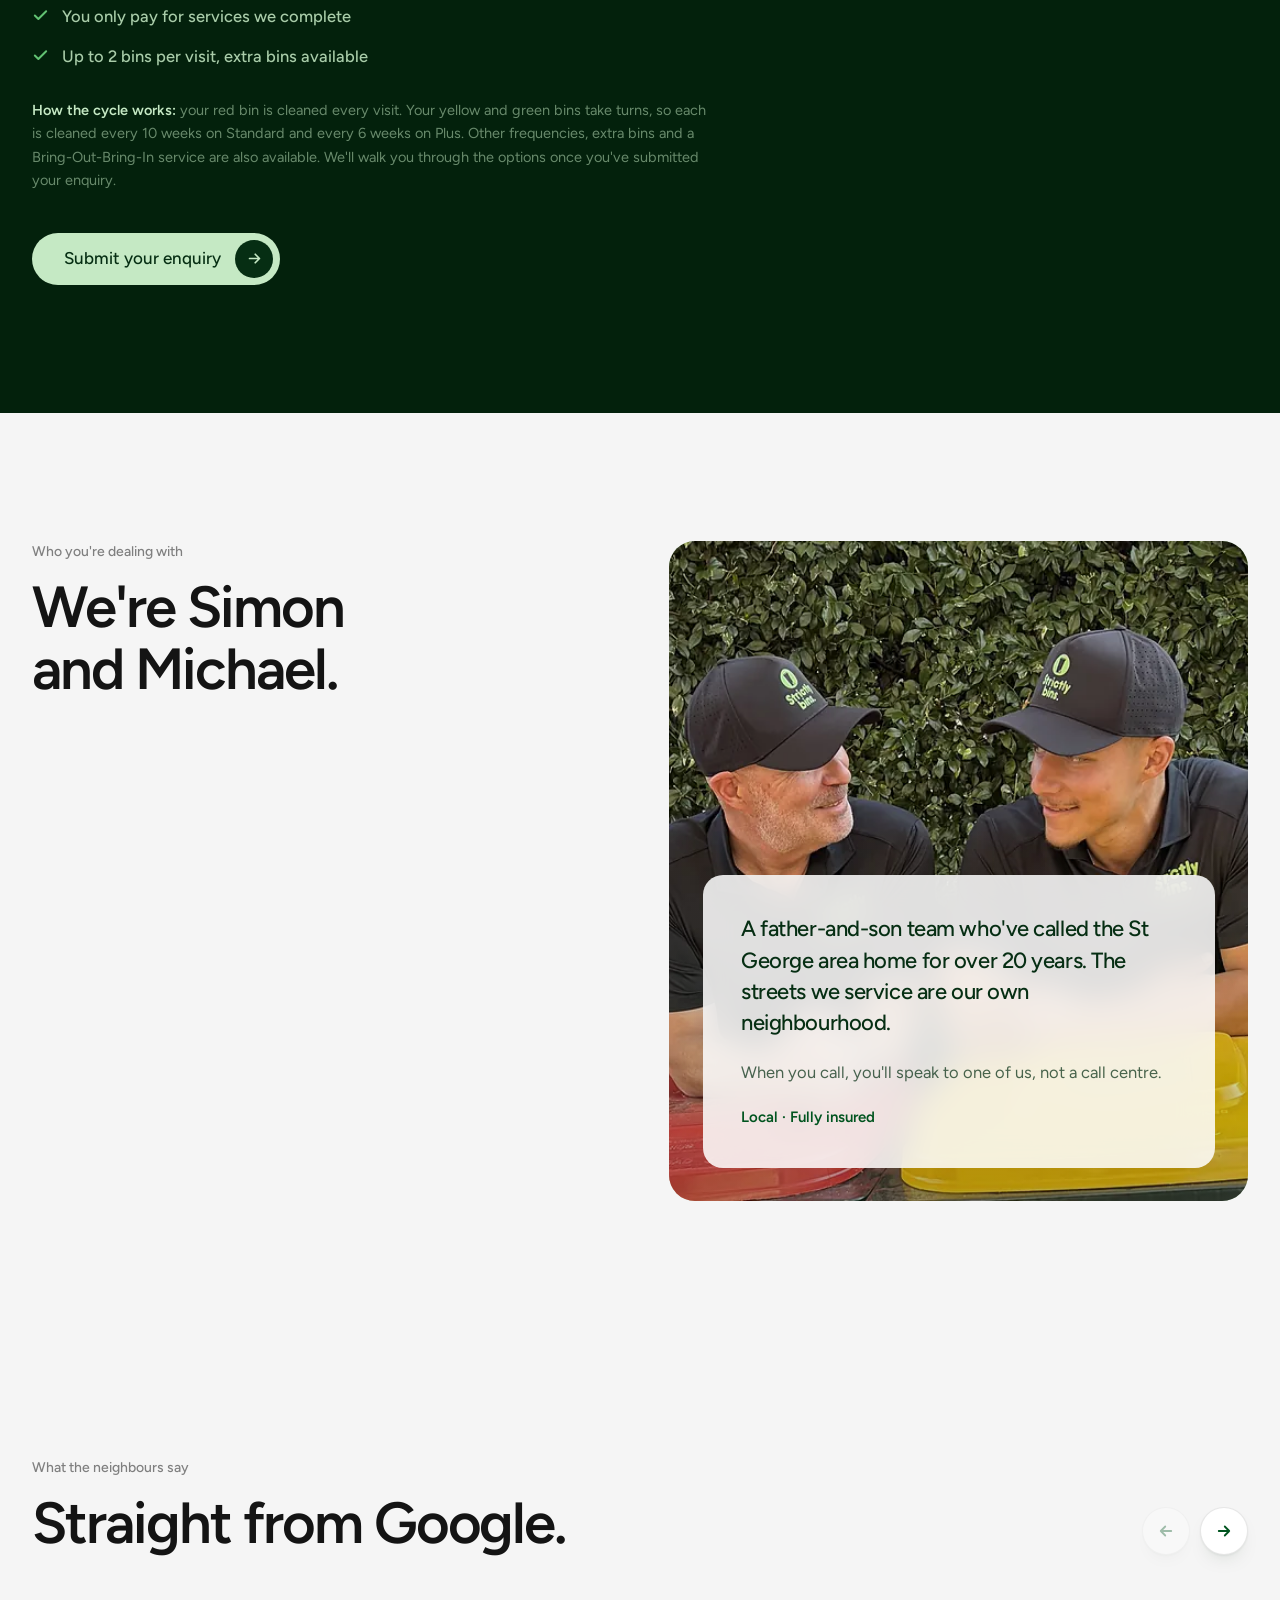
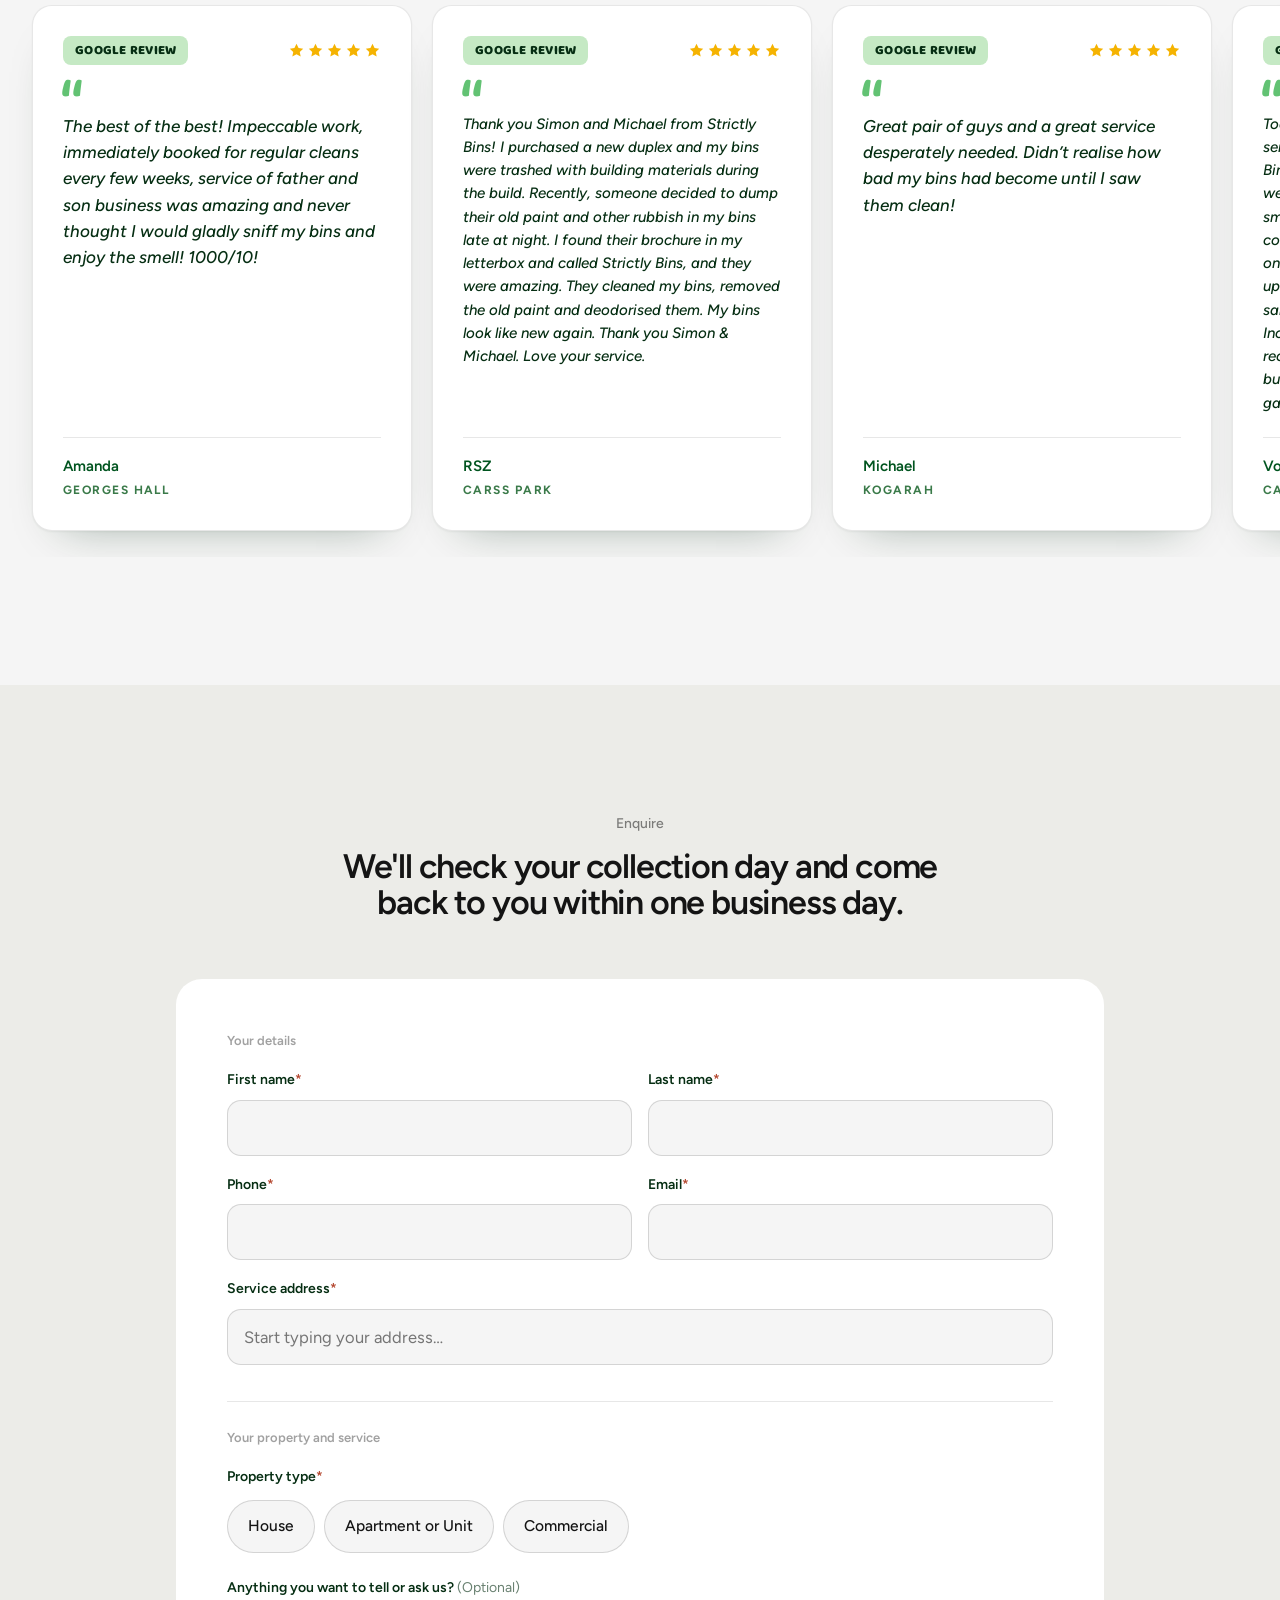
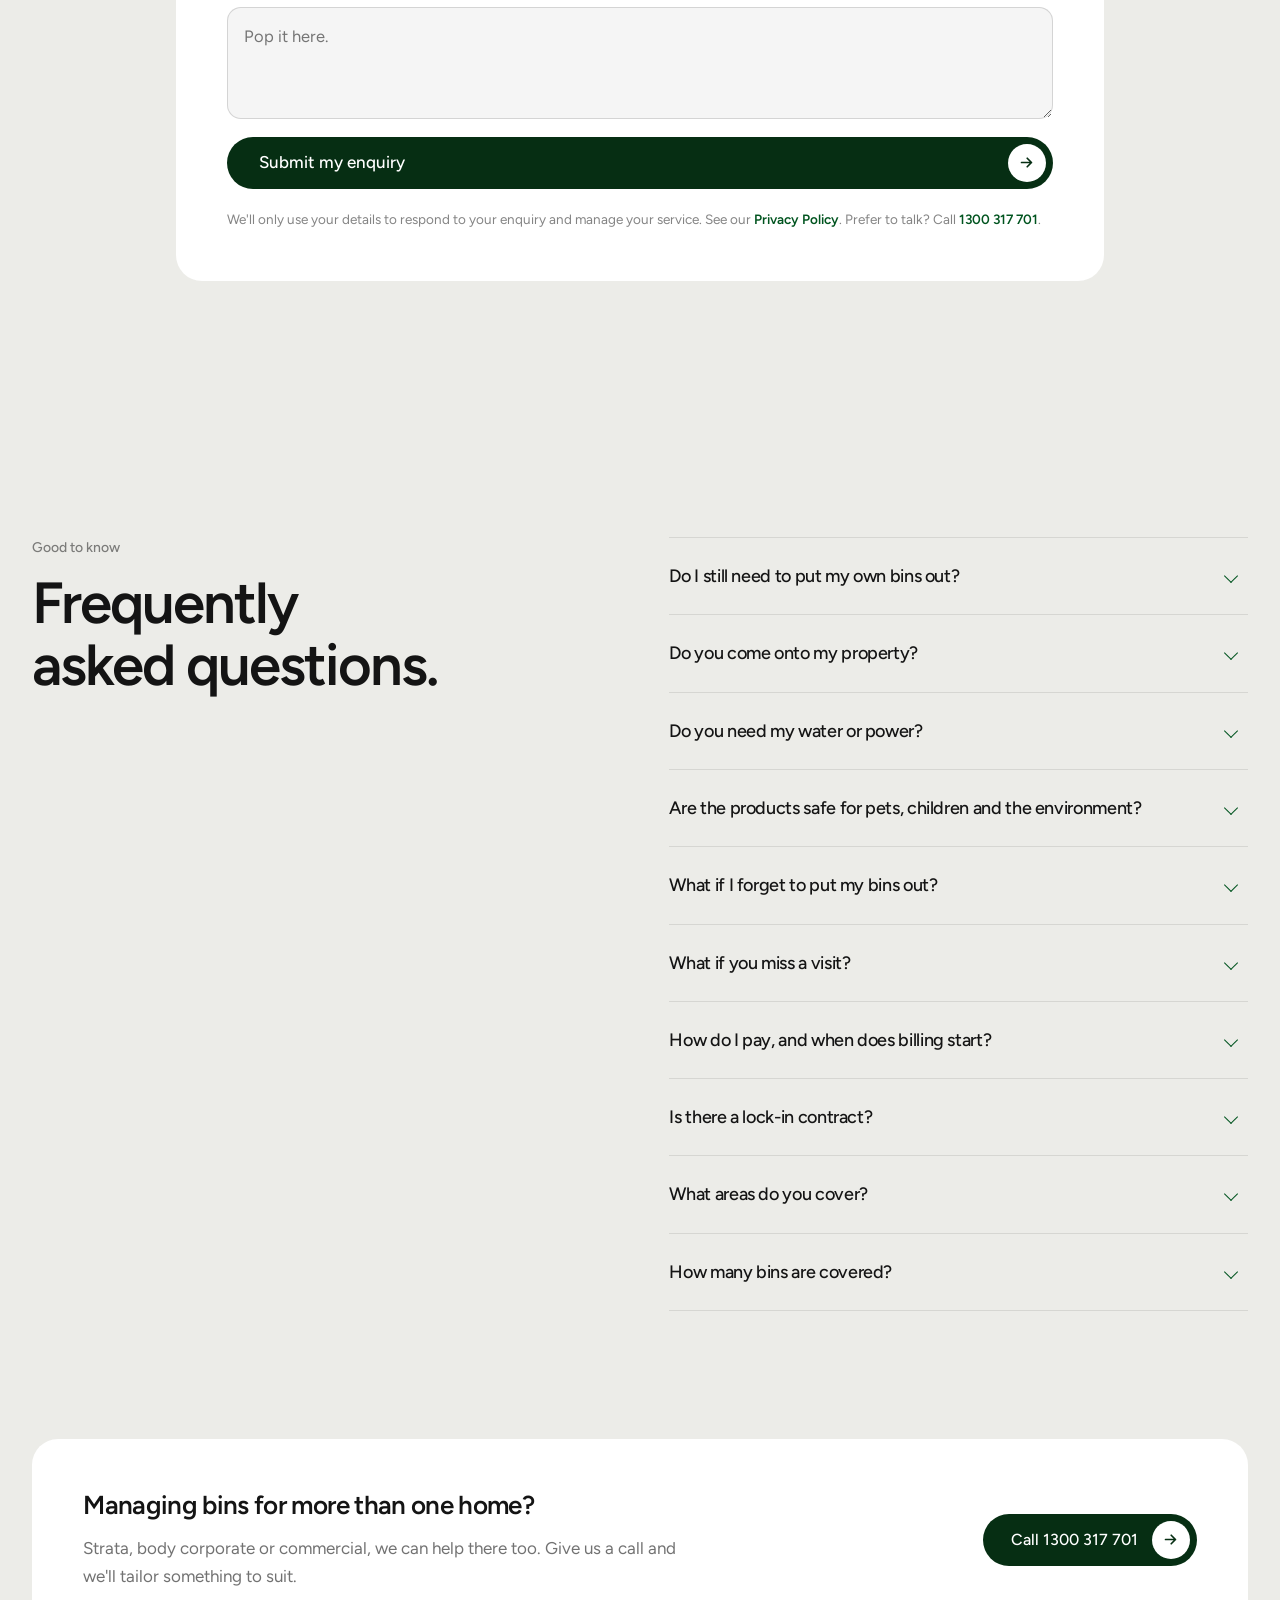
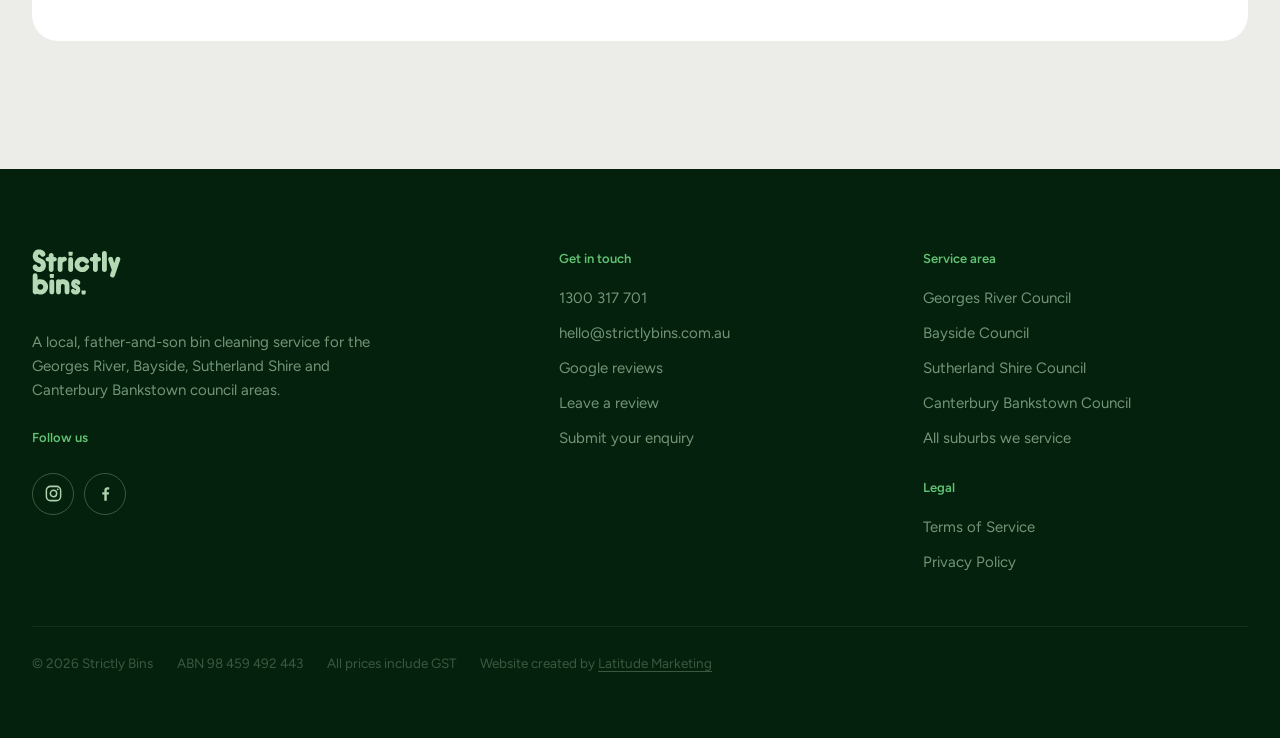
==== commit e00fdf4c: "Footer: link to Google reviews and leave a review Co-Authored-By: Claude Opus 5.5 <noreply@anthropic" ====
--- a/index.html
+++ b/index.html
@@ -14,7 +14,7 @@
   gtag('config','G-PCPRHWRL5F');
 </script>
 <title>Strictly Bins | Bin Cleaning St George, Shire &amp; Bankstown</title>
-<meta name="description" content="Bin cleaning, deodorising and a neat return to your kerb across Georges River, Bayside, Sutherland Shire and Canterbury Bankstown. No lock-in and nothing to pay up front.">
+<meta name="description" content="Bin cleaning, deodorising and a neat return to your kerb across Georges River, Bayside, Sutherland Shire and Canterbury Bankstown. No lock-in contracts.">
 <meta name="theme-color" content="#00541F">
 <link rel="canonical" href="https://strictlybins.com.au/">
 <meta property="og:title" content="Strictly Bins | Bin Day… Sorted.">
@@ -987,6 +987,8 @@
         <ul class="flist">
           <li><a href="tel:1300317701">1300 317 701</a></li>
           <li><a href="mailto:hello@strictlybins.com.au">hello@strictlybins.com.au</a></li>
+<li><a href="https://www.google.com/search?q=Strictly+Bins#lrd=0x610837771a52b80f:0xb9ff799485228ce7,1" target="_blank" rel="noopener">Google reviews</a></li>
+<li><a href="https://www.google.com/search?q=Strictly+Bins#lrd=0x610837771a52b80f:0xb9ff799485228ce7,3" target="_blank" rel="noopener">Leave a review</a></li>
           <li><a href="#enquiry">Submit your enquiry</a></li>
         </ul>
       </div>
